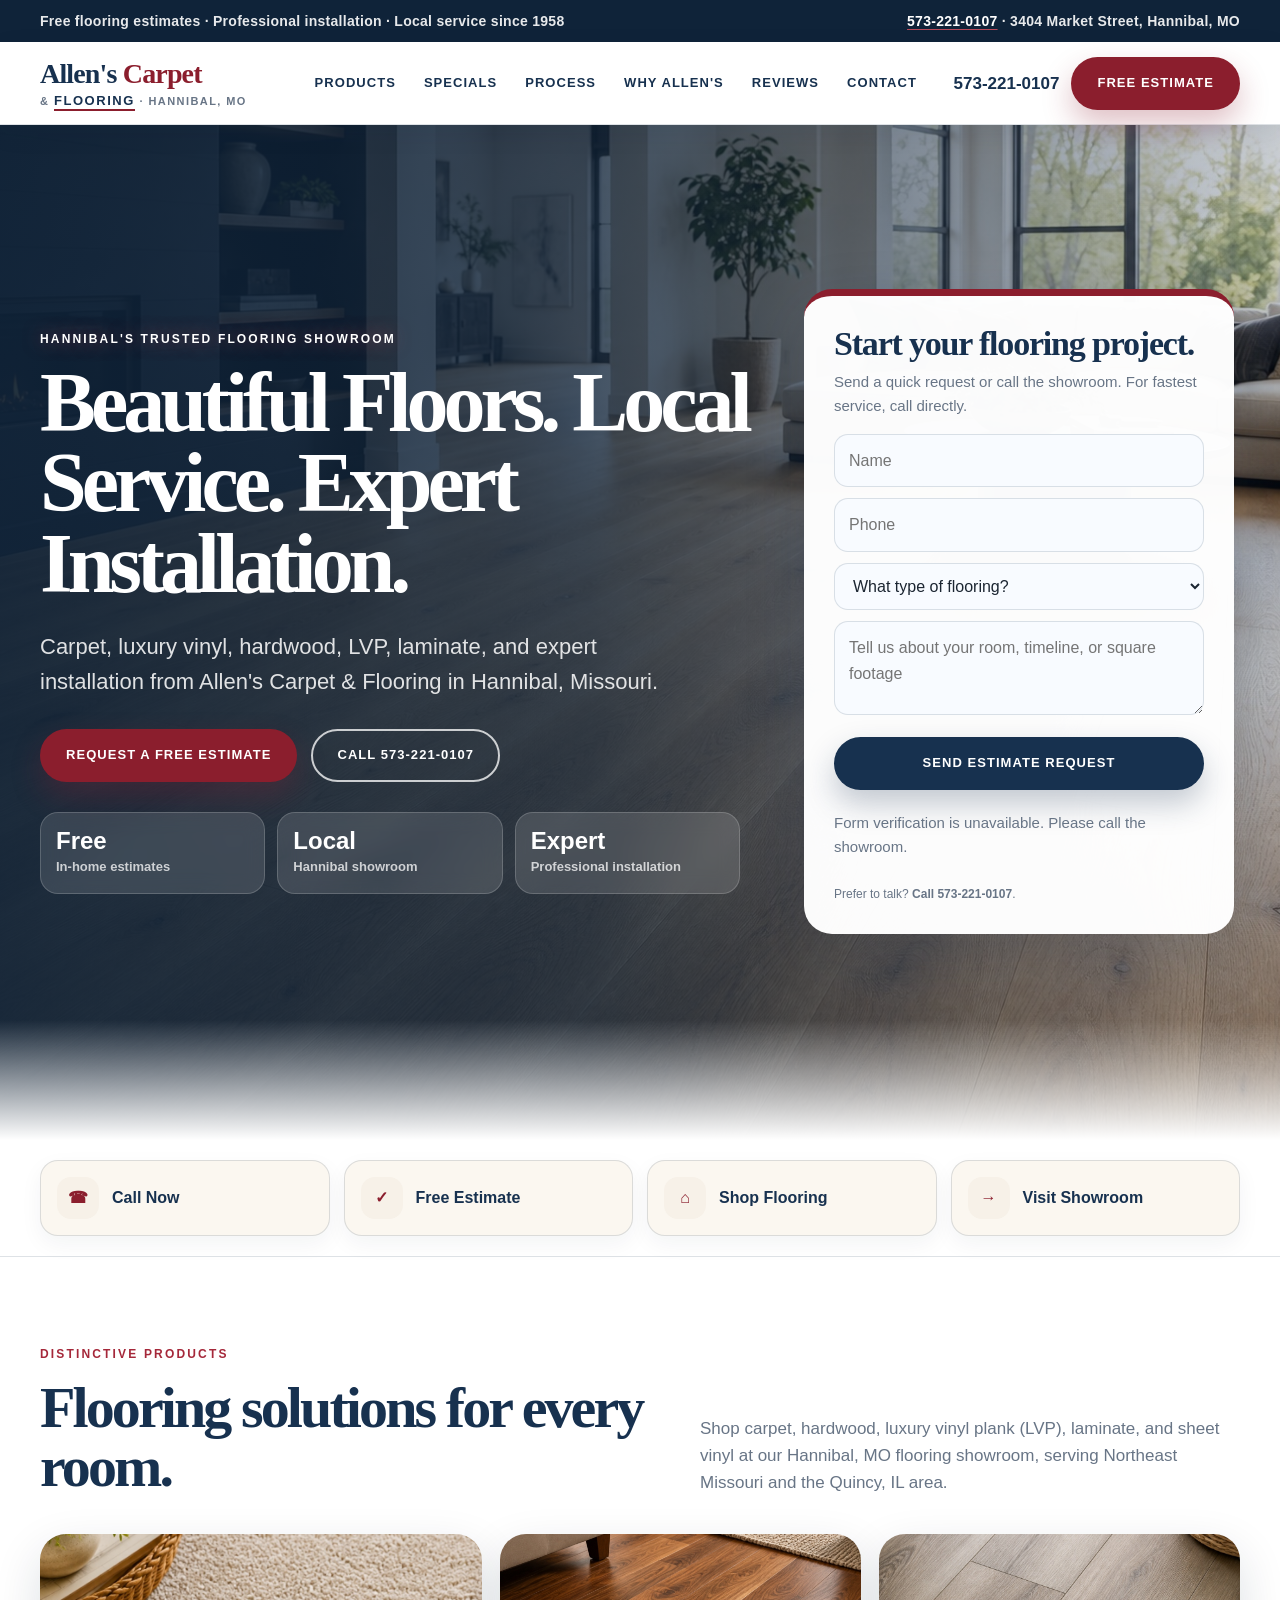
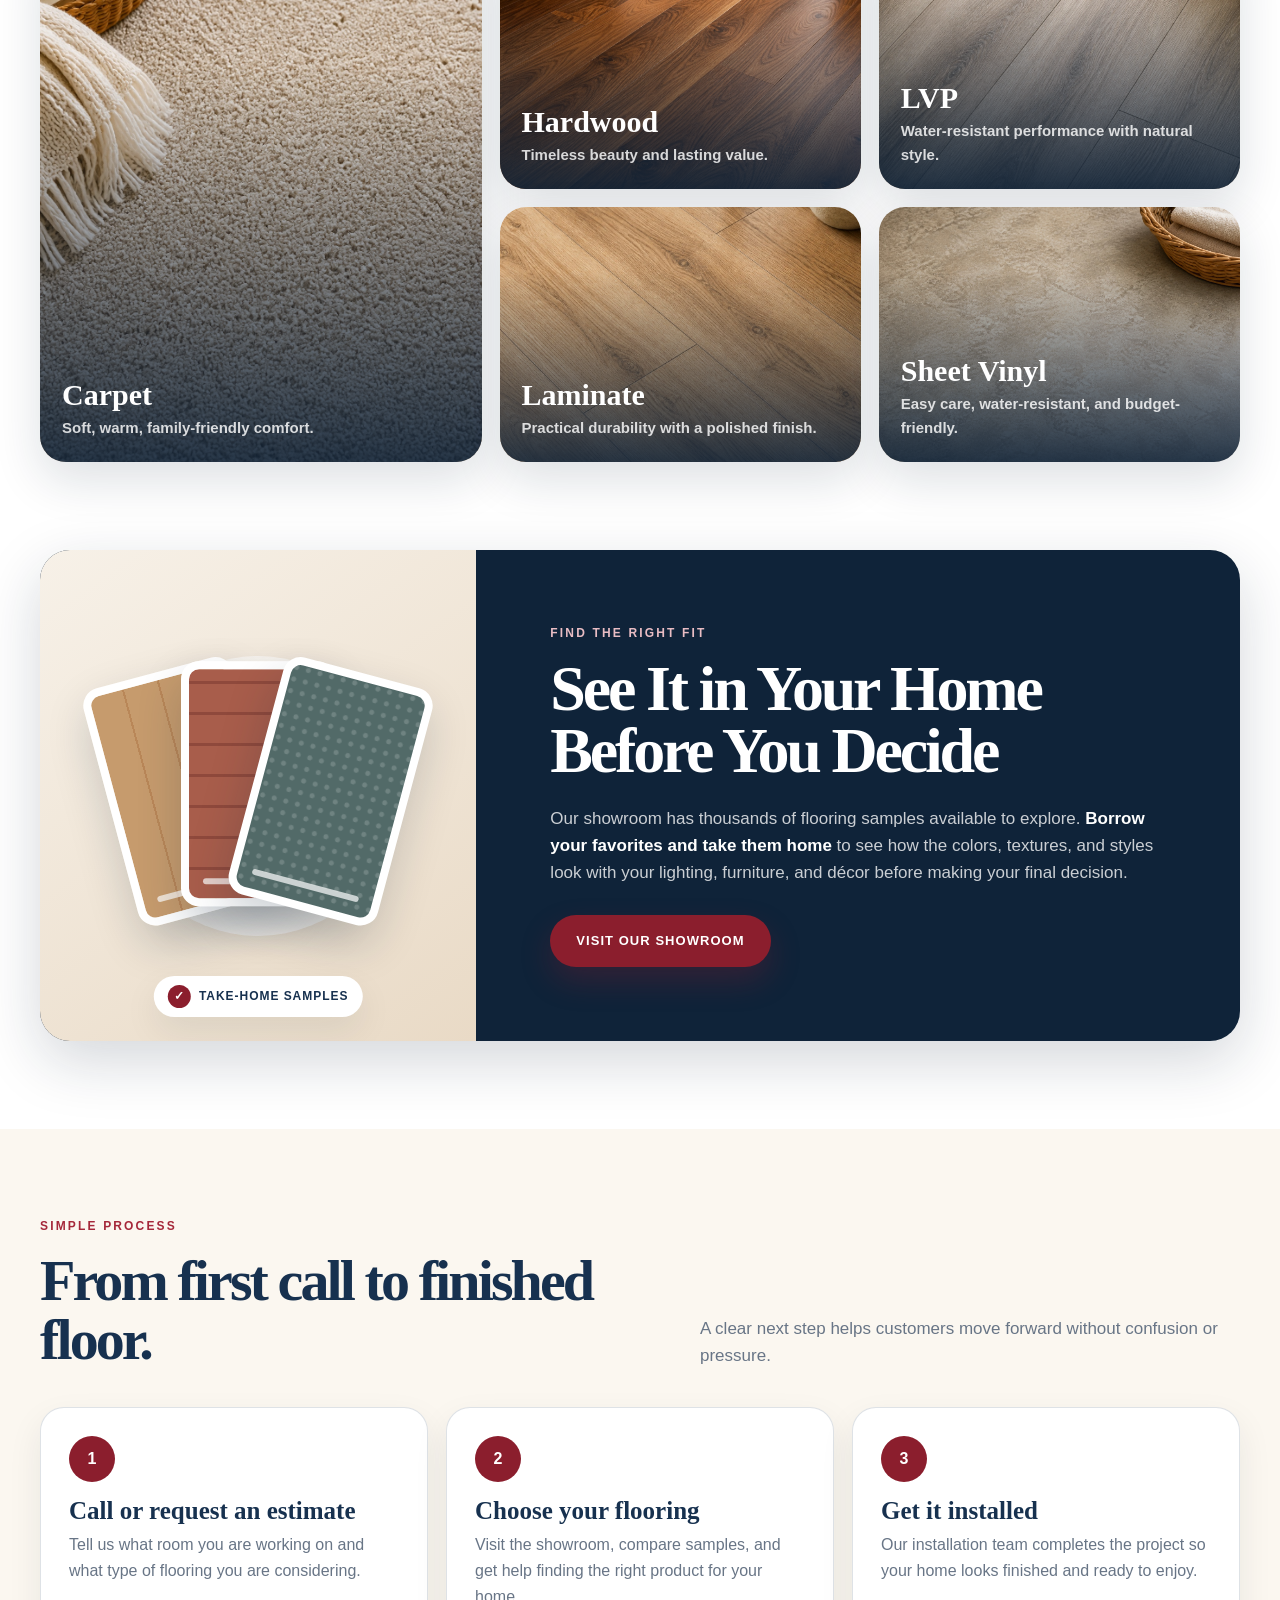
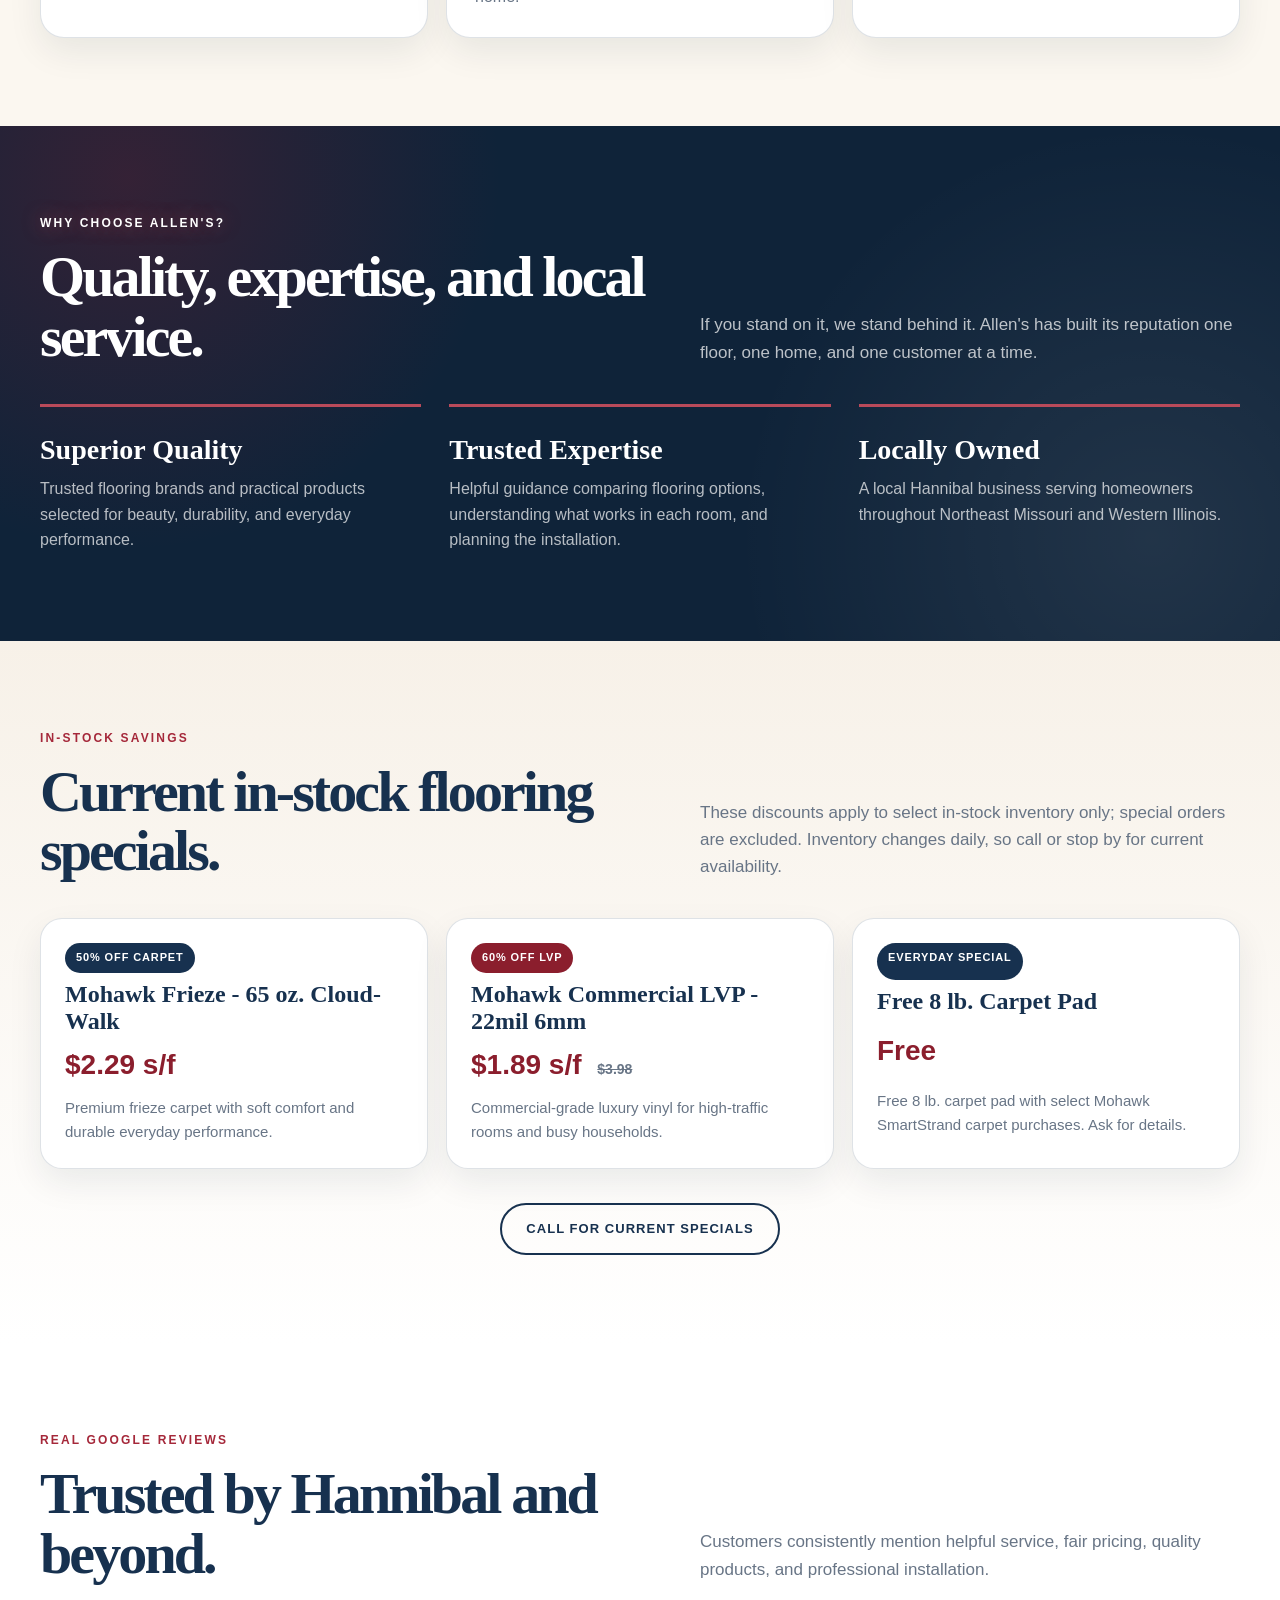
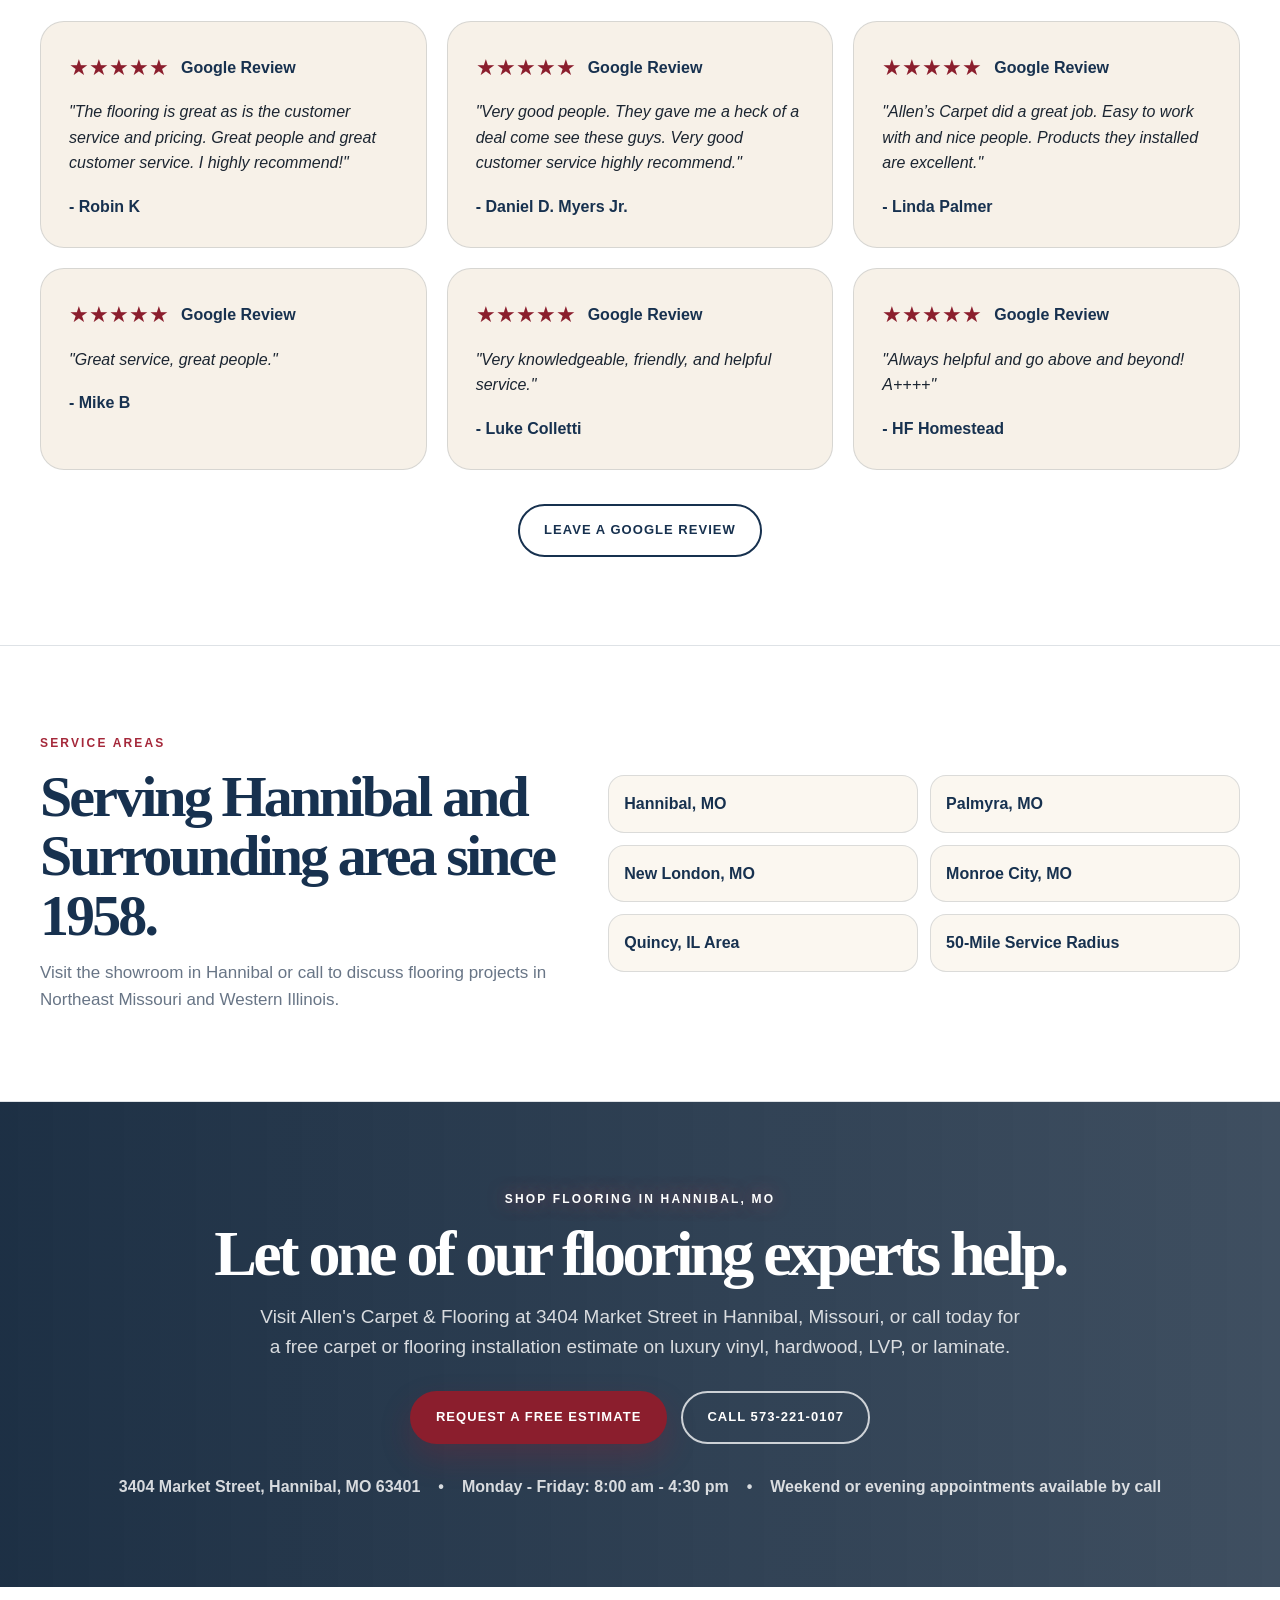
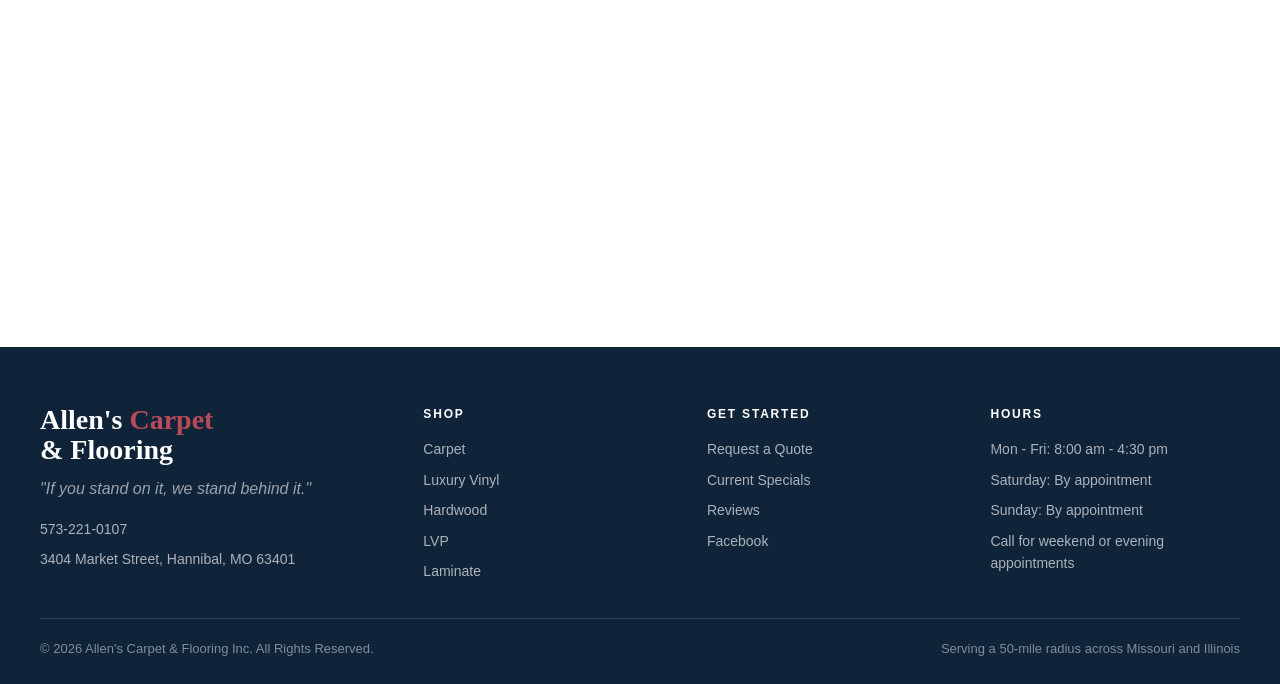
==== index.html @ 6d13fc0e "Secure contact forms with Turnstile and D1 spam protection" ====
<!DOCTYPE html>
<html lang="en">
<head>
  <meta charset="UTF-8" />
  <meta name="viewport" content="width=device-width, initial-scale=1.0" />
  <title>Allen's Carpet & Flooring | Carpet, LVP & Flooring Store in Hannibal, MO</title>
  <meta name="description" content="Allen’s Carpet & Flooring offers carpet, LVP, laminate, hardwood, flooring installation, and free estimates in Hannibal, MO and the nearby Quincy, IL area." />
  <meta name="robots" content="index, follow, max-image-preview:large" />
  <meta name="theme-color" content="#17314f" />
  <link rel="canonical" href="https://allenscarpetinc.com/" />
  <link rel="icon" href="favicon.ico" sizes="32x32" />
  <link rel="icon" type="image/png" sizes="32x32" href="assets/favicon-32x32.png" />
  <link rel="icon" type="image/png" sizes="512x512" href="assets/favicon.png" />
  <link rel="apple-touch-icon" sizes="180x180" href="assets/apple-touch-icon.png" />
  <meta property="og:title" content="Allen's Carpet & Flooring | Carpet, LVP & Flooring Store in Hannibal, MO" />
  <meta property="og:description" content="Allen’s Carpet & Flooring offers carpet, LVP, laminate, hardwood, flooring installation, and free estimates in Hannibal, MO and the nearby Quincy, IL area." />
  <meta property="og:type" content="website" />
  <meta property="og:url" content="https://allenscarpetinc.com/" />
  <meta property="og:site_name" content="Allen's Carpet & Flooring" />
  <meta property="og:locale" content="en_US" />
  <meta property="og:image" content="https://allenscarpetinc.com/assets/flooring-showroom-hero.jpg" />
  <meta property="og:image:type" content="image/jpeg" />
  <meta property="og:image:width" content="1536" />
  <meta property="og:image:height" content="1024" />
  <meta property="og:image:alt" content="Wide-plank flooring in a bright modern living room" />
  <meta name="twitter:card" content="summary_large_image" />
  <meta name="twitter:title" content="Allen's Carpet & Flooring | Carpet, LVP & Flooring Store in Hannibal, MO" />
  <meta name="twitter:description" content="Allen’s Carpet & Flooring offers carpet, LVP, laminate, hardwood, flooring installation, and free estimates in Hannibal, MO and the nearby Quincy, IL area." />
  <meta name="twitter:image" content="https://allenscarpetinc.com/assets/flooring-showroom-hero.jpg" />
  <meta name="twitter:image:alt" content="Wide-plank flooring in a bright modern living room" />

  <script type="application/ld+json">
  {
    "@context": "https://schema.org",
    "@type": "HomeAndConstructionBusiness",
    "@id": "https://allenscarpetinc.com/#business",
    "name": "Allen's Carpet & Flooring Inc.",
    "url": "https://allenscarpetinc.com/",
    "image": "https://allenscarpetinc.com/assets/flooring-showroom-hero.jpg",
    "telephone": "+1-573-221-0107",
    "description": "Flooring store and showroom in Hannibal, Missouri offering carpet, luxury vinyl plank, laminate, hardwood, flooring installation, and free estimates.",
    "slogan": "If you stand on it, we stand behind it.",
    "foundingDate": "1958",
    "priceRange": "$$",
    "address": {
      "@type": "PostalAddress",
      "streetAddress": "3404 Market Street",
      "addressLocality": "Hannibal",
      "addressRegion": "MO",
      "postalCode": "63401",
      "addressCountry": "US"
    },
    "openingHoursSpecification": {
      "@type": "OpeningHoursSpecification",
      "dayOfWeek": [
        "Monday",
        "Tuesday",
        "Wednesday",
        "Thursday",
        "Friday"
      ],
      "opens": "08:00",
      "closes": "16:30"
    },
    "areaServed": [
      {
        "@type": "City",
        "name": "Hannibal",
        "addressRegion": "MO"
      },
      {
        "@type": "City",
        "name": "Quincy",
        "addressRegion": "IL"
      },
      {
        "@type": "GeoCircle",
        "geoMidpoint": {
          "@type": "GeoCoordinates",
          "latitude": 39.7084,
          "longitude": -91.3585
        },
        "geoRadius": 80467
      }
    ],
    "hasOfferCatalog": {
      "@type": "OfferCatalog",
      "name": "Flooring Products and Installation",
      "itemListElement": [
        {
          "@type": "OfferCatalog",
          "name": "Carpet and Carpet Installation"
        },
        {
          "@type": "OfferCatalog",
          "name": "Luxury Vinyl Plank and LVP Flooring"
        },
        {
          "@type": "OfferCatalog",
          "name": "Laminate Flooring"
        },
        {
          "@type": "OfferCatalog",
          "name": "Hardwood Flooring"
        },
        {
          "@type": "OfferCatalog",
          "name": "Flooring Installation"
        }
      ]
    },
    "sameAs": [
      "https://www.facebook.com/allenscarpet"
    ]
  }
  </script>

  <style>
    :root {
      --navy: #17314f;
      --navy-dark: #0f2339;
      --navy-soft: #24496f;
      --cream: #f7f1e8;
      --cream-light: #fbf7f0;
      --sand: #e9dac6;
      --red: #8b1e2d;
      --red-dark: #641522;
      --red-hover: #a5283a;
      --red-soft: #b94a5a;
      --white: #ffffff;
      --ink: #1b2531;
      --muted: #687586;
      --green: #287a54;
      --blue: #245f9e;
      --line: rgba(23, 49, 79, 0.14);
      --shadow: 0 20px 60px rgba(15, 35, 57, 0.18);
      --shadow-soft: 0 14px 34px rgba(15, 35, 57, 0.08);
      --radius: 24px;
      --serif: Georgia, "Times New Roman", serif;
      --sans: Arial, Helvetica, sans-serif;
    }

    * { box-sizing: border-box; margin: 0; padding: 0; }
    html { scroll-behavior: smooth; }
    body { font-family: var(--sans); background: var(--white); color: var(--ink); line-height: 1.6; overflow-x: hidden; }
    a { color: inherit; text-decoration: none; }
    img { max-width: 100%; display: block; }
    button, input, select, textarea { font: inherit; }

    .container { width: min(1200px, calc(100% - 40px)); margin: 0 auto; }

    .top-strip { background: var(--navy-dark); color: rgba(255,255,255,.9); font-size: 14px; font-weight: 800; letter-spacing: .02em; }
    .top-strip .container { display: flex; justify-content: space-between; align-items: center; gap: 18px; padding: 10px 0; flex-wrap: wrap; }
    .top-strip a { color: var(--white); text-decoration: underline; text-decoration-color: var(--red-soft); text-underline-offset: 3px; }

    header { position: sticky; top: 0; z-index: 100; background: rgba(255,255,255,.96); border-bottom: 1px solid var(--line); box-shadow: 0 8px 24px rgba(15,35,57,.08); backdrop-filter: blur(16px); }
    .nav { min-height: 82px; display: flex; align-items: center; justify-content: space-between; gap: 24px; }
    .logo { display: flex; flex-direction: column; line-height: 1.05; min-width: 238px; }
    .logo-main { font-family: var(--serif); font-weight: 800; color: var(--navy); font-size: 28px; letter-spacing: -.03em; }
    .logo-main span { color: var(--red); }
    .logo-sub { color: var(--muted); text-transform: uppercase; font-size: 11px; font-weight: 900; letter-spacing: .13em; margin-top: 5px; }
    .logo-flooring { color: var(--navy); font-size: 13px; letter-spacing: .12em; border-bottom: 2px solid var(--red); padding-bottom: 1px; }
    .nav-links { display: flex; align-items: center; gap: 4px; list-style: none; }
    .nav-links a { display: inline-flex; align-items: center; padding: 11px 12px; color: var(--navy); font-size: 13px; text-transform: uppercase; font-weight: 900; letter-spacing: .08em; border-radius: 999px; transition: background .2s ease, color .2s ease; }
    .nav-links a:hover { background: var(--cream); color: var(--red-hover); }
    .header-actions { display: flex; align-items: center; gap: 12px; flex-shrink: 0; }
    .phone-link { color: var(--navy); font-weight: 900; font-size: 17px; }

    .btn { display: inline-flex; align-items: center; justify-content: center; gap: 8px; padding: 14px 24px; border-radius: 999px; border: 2px solid transparent; font-weight: 900; text-transform: uppercase; letter-spacing: .08em; font-size: 13px; cursor: pointer; transition: transform .18s ease, box-shadow .18s ease, background .18s ease, color .18s ease; text-align: center; }
    .btn:hover { transform: translateY(-2px); }
    .btn-primary { background: var(--red); color: var(--white); box-shadow: 0 14px 30px rgba(139,30,45,.28); }
    .btn-primary:hover { background: var(--red-hover); }
    .btn-primary:active { background: var(--red-dark); }
    .btn-blue { background: var(--navy); color: var(--white); box-shadow: 0 14px 30px rgba(23,49,79,.25); }
    .btn-green { background: var(--green); color: var(--white); box-shadow: 0 14px 30px rgba(40,122,84,.25); }
    .btn-outline { background: transparent; color: var(--white); border-color: rgba(255,255,255,.76); }
    .btn-outline:hover { background: rgba(255,255,255,.12); }
    .btn-outline-dark { background: transparent; color: var(--navy); border-color: var(--navy); }
    .btn-outline-dark:hover { background: var(--navy); color: var(--white); }

    .menu-toggle { display: none; width: 44px; height: 44px; border-radius: 12px; border: 1px solid var(--line); background: var(--white); color: var(--navy); align-items: center; justify-content: center; cursor: pointer; }
    .menu-toggle span, .menu-toggle span::before, .menu-toggle span::after { display: block; width: 22px; height: 2px; background: currentColor; content: ""; position: relative; }
    .menu-toggle span::before { position: absolute; top: -7px; }
    .menu-toggle span::after { position: absolute; top: 7px; }
    .mobile-menu { display: none; border-top: 1px solid var(--line); background: var(--white); padding: 10px 20px 22px; }
    .mobile-menu.open { display: block; }
    .mobile-menu a { display: block; padding: 12px 6px; border-bottom: 1px solid var(--line); color: var(--navy); font-weight: 900; text-transform: uppercase; font-size: 13px; letter-spacing: .08em; }

    .hero { position: relative; min-height: 720px; color: var(--white); overflow: hidden; background: linear-gradient(90deg, rgba(15,35,57,.92) 0%, rgba(15,35,57,.78) 46%, rgba(15,35,57,.22) 100%), url("assets/flooring-showroom-hero.jpg") center 68%/cover; }
    .hero::after { content: ""; position: absolute; inset: auto 0 0; height: 120px; background: linear-gradient(180deg, rgba(255,255,255,0), var(--white)); pointer-events: none; }
    .hero .container { position: relative; z-index: 2; min-height: 720px; display: grid; grid-template-columns: minmax(0, 720px) minmax(320px, 430px); gap: 44px; align-items: center; padding: 76px 0 118px; }
    .eyebrow { color: var(--red-hover); font-size: 12px; font-weight: 900; text-transform: uppercase; letter-spacing: .18em; margin-bottom: 14px; display: block; }
    .hero .eyebrow, .why .eyebrow, .showroom .eyebrow { color: var(--white); text-shadow: 0 0 18px rgba(185,74,90,.7); }
    .hero h1 { font-family: var(--serif); font-size: clamp(45px, 7vw, 84px); line-height: .96; letter-spacing: -.06em; max-width: 760px; margin-bottom: 24px; }
    .hero h1 em { color: var(--red-soft); font-style: normal; }
    .hero p { font-size: clamp(18px, 2vw, 22px); color: rgba(255,255,255,.86); max-width: 660px; margin-bottom: 30px; }
    .hero-actions { display: flex; gap: 14px; flex-wrap: wrap; margin-bottom: 30px; }
    .hero-proof { display: grid; grid-template-columns: repeat(3, minmax(130px, 1fr)); gap: 12px; max-width: 700px; }
    .proof { background: rgba(255,255,255,.13); border: 1px solid rgba(255,255,255,.18); border-radius: 18px; padding: 15px; backdrop-filter: blur(10px); }
    .proof strong { display: block; font-size: 24px; line-height: 1.05; color: var(--white); }
    .proof span { display: block; color: rgba(255,255,255,.75); font-size: 13px; font-weight: 800; margin-top: 4px; }

    .quote-card { background: rgba(255,255,255,.98); color: var(--ink); border-radius: 28px; padding: 30px; box-shadow: var(--shadow); border-top: 7px solid var(--red); }
    .quote-card h2 { font-family: var(--serif); color: var(--navy); font-size: 34px; line-height: 1.04; letter-spacing: -.035em; margin-bottom: 8px; }
    .quote-card p { color: var(--muted); font-size: 15px; margin-bottom: 16px; }
    .quote-card form { display: grid; gap: 11px; }
    input, select, textarea { width: 100%; border: 1px solid var(--line); background: #f8fbff; border-radius: 14px; padding: 13px 14px; color: var(--ink); outline: none; }
    input:focus, select:focus, textarea:focus { border-color: var(--red); box-shadow: 0 0 0 3px rgba(139,30,45,.18); }
    textarea { min-height: 94px; resize: vertical; }
    .form-note { font-size: 12px; color: var(--muted); margin-top: 10px; }

    .quick-actions { background: var(--white); border-bottom: 1px solid var(--line); padding: 20px 0; }
    .quick-grid { display: grid; grid-template-columns: repeat(4, 1fr); gap: 14px; }
    .quick-card { display: flex; align-items: center; gap: 13px; background: var(--cream-light); border: 1px solid var(--line); border-radius: 18px; padding: 16px; font-weight: 900; color: var(--navy); box-shadow: 0 8px 22px rgba(15,35,57,.05); }
    .quick-card span { width: 42px; height: 42px; border-radius: 14px; display: grid; place-items: center; background: var(--cream); color: var(--red); font-weight: 900; flex: 0 0 auto; }

    section { padding: 88px 0; }
    .section-head { display: flex; justify-content: space-between; align-items: end; gap: 32px; margin-bottom: 38px; }
    .section-head h2 { font-family: var(--serif); color: var(--navy); font-size: clamp(36px, 4.7vw, 58px); line-height: 1.02; letter-spacing: -.05em; max-width: 680px; }
    .section-head p { color: var(--muted); font-size: 17px; max-width: 540px; }

    .products { background: var(--white); }
    .product-gallery { display: grid; grid-template-columns: 1.1fr .9fr .9fr; grid-auto-rows: 255px; gap: 18px; }
    .product-tile { position: relative; border-radius: 26px; overflow: hidden; background: var(--photo) center/cover; box-shadow: 0 18px 48px rgba(15,35,57,.14); transition: transform .25s ease; }
    .product-tile:hover { transform: translateY(-5px); }
    .product-tile.large { grid-row: span 2; }
    .product-tile-carpet { background-position: center 62%; }
    .product-tile::after { content: ""; position: absolute; inset: 0; background: linear-gradient(180deg, transparent 25%, rgba(15,35,57,.88)); }
    .product-tile div { position: absolute; z-index: 2; left: 22px; right: 22px; bottom: 22px; color: var(--white); }
    .product-tile h3 { font-family: var(--serif); font-size: 30px; line-height: 1.02; margin-bottom: 6px; }
    .product-tile p { color: rgba(255,255,255,.82); font-size: 15px; font-weight: 800; }

    .sample-preview { background: var(--white); padding: 0 0 88px; }
    .sample-preview-card { display: grid; grid-template-columns: minmax(300px, .8fr) minmax(0, 1.4fr); overflow: hidden; border-radius: 30px; background: var(--navy-dark); color: var(--white); box-shadow: var(--shadow); }
    .sample-preview-visual { position: relative; min-height: 370px; overflow: hidden; background: linear-gradient(145deg, var(--cream), var(--sand)); }
    .sample-preview-visual::before { content: ""; position: absolute; width: 280px; height: 280px; left: 50%; top: 50%; border-radius: 50%; background: rgba(255,255,255,.58); transform: translate(-50%, -50%); }
    .sample-board { position: absolute; left: 50%; top: 50%; width: 154px; height: 245px; border: 8px solid var(--white); border-radius: 18px; box-shadow: 0 20px 45px rgba(15,35,57,.2); transform-origin: center 82%; }
    .sample-board::after { content: ""; position: absolute; left: 14px; right: 14px; bottom: 14px; height: 6px; border-radius: 999px; background: rgba(255,255,255,.7); }
    .sample-board-one { background: repeating-linear-gradient(90deg, #c69b6d 0 34px, #b98758 34px 36px); transform: translate(-84%, -53%) rotate(-15deg); }
    .sample-board-two { background: repeating-linear-gradient(0deg, #a85d4b 0 28px, #8f493c 28px 31px); transform: translate(-50%, -55%) rotate(0deg); }
    .sample-board-three { background: radial-gradient(circle at 35% 30%, rgba(255,255,255,.17) 0 2px, transparent 3px), #526a68; background-size: 12px 12px; transform: translate(-16%, -53%) rotate(15deg); }
    .sample-preview-badge { position: absolute; left: 50%; bottom: 24px; z-index: 2; display: inline-flex; align-items: center; gap: 8px; padding: 9px 14px; border-radius: 999px; background: var(--white); color: var(--navy); font-size: 12px; font-weight: 900; text-transform: uppercase; letter-spacing: .08em; box-shadow: var(--shadow-soft); transform: translateX(-50%); white-space: nowrap; }
    .sample-preview-badge span { display: grid; width: 23px; height: 23px; place-items: center; border-radius: 50%; background: var(--red); color: var(--white); }
    .sample-preview-content { display: flex; flex-direction: column; align-items: flex-start; justify-content: center; padding: clamp(38px, 6vw, 74px); }
    .sample-preview .eyebrow { color: #e9bdc4; }
    .sample-preview h2 { max-width: 700px; font-family: var(--serif); font-size: clamp(40px, 5vw, 64px); line-height: .98; letter-spacing: -.05em; }
    .sample-preview p { max-width: 740px; margin: 22px 0 28px; color: rgba(255,255,255,.78); font-size: 17px; }
    .sample-preview p strong { color: var(--white); }

    .why { background: var(--navy-dark); color: var(--white); position: relative; overflow: hidden; }
    .why::before { content: ""; position: absolute; inset: 0; background: radial-gradient(circle at 10% 10%, rgba(139,30,45,.3), transparent 30%), radial-gradient(circle at 90% 80%, rgba(255,255,255,.08), transparent 34%); pointer-events: none; }
    .why .container { position: relative; z-index: 2; }
    .why .section-head h2 { color: var(--white); }
    .why .section-head p { color: rgba(255,255,255,.72); }
    .why-grid { display: grid; grid-template-columns: repeat(3, 1fr); gap: 28px; }
    .why-item { border-top: 3px solid var(--red-soft); padding-top: 28px; }
    .why-item h3 { font-family: var(--serif); font-size: 28px; line-height: 1.05; margin-bottom: 12px; }
    .why-item p { color: rgba(255,255,255,.7); font-size: 16px; }

    .process { background: var(--cream-light); }
    .process-grid { display: grid; grid-template-columns: repeat(3, 1fr); gap: 18px; }
    .step { background: var(--white); border: 1px solid var(--line); border-radius: var(--radius); padding: 28px; box-shadow: var(--shadow-soft); }
    .step-number { width: 46px; height: 46px; border-radius: 50%; display: grid; place-items: center; background: var(--red); color: var(--white); font-weight: 900; margin-bottom: 15px; }
    .step h3 { font-family: var(--serif); color: var(--navy); font-size: 25px; line-height: 1.1; margin-bottom: 8px; }
    .step p { color: var(--muted); }

    .specials { background: linear-gradient(180deg, var(--cream), #fff); }
    .sale-grid { display: grid; grid-template-columns: repeat(3, 1fr); gap: 18px; }
    .sale-card { background: var(--white); border: 1px solid var(--line); border-radius: 22px; padding: 24px; box-shadow: var(--shadow-soft); display: grid; gap: 8px; }
    .sale-badge { justify-self: start; background: var(--navy); color: var(--white); border-radius: 999px; padding: 6px 11px; font-size: 11px; text-transform: uppercase; font-weight: 900; letter-spacing: .08em; }
    .sale-badge.accent { background: var(--red); }
    .sale-card h3 { font-family: var(--serif); color: var(--navy); font-size: 24px; line-height: 1.12; }
    .price { color: var(--red); font-size: 28px; font-weight: 900; }
    .was { color: var(--muted); font-size: 14px; text-decoration: line-through; margin-left: 8px; font-weight: 600; }
    .sale-card p { color: var(--muted); font-size: 15px; }

    .reviews { background: var(--white); }
    .review-grid { display: grid; grid-template-columns: repeat(3, 1fr); gap: 20px; }
    .review-card { background: var(--cream); border: 1px solid var(--line); border-radius: 24px; padding: 28px; }
    .rating { display: flex; align-items: center; gap: 12px; color: var(--red); font-size: 22px; margin-bottom: 14px; }
    .review-card p { color: var(--ink); font-size: 16px; font-style: italic; margin-bottom: 18px; }
    .review-card strong { color: var(--navy); }

    .service-area { background: var(--white); border-top: 1px solid var(--line); border-bottom: 1px solid var(--line); }
    .area-grid { display: grid; grid-template-columns: .92fr 1.08fr; gap: 30px; align-items: center; }
    .area-list { display: grid; grid-template-columns: repeat(2, 1fr); gap: 12px; }
    .area-list div { background: var(--cream-light); border: 1px solid var(--line); border-radius: 16px; padding: 15px; font-weight: 900; color: var(--navy); }

    .showroom { background: linear-gradient(90deg, rgba(15,35,57,.94), rgba(15,35,57,.8)), url("https://images.unsplash.com/photo-1600121848594-d8644e57abab?auto=format&fit=crop&w=1600&q=82") center/cover; color: var(--white); text-align: center; }
    .showroom h2 { font-family: var(--serif); font-size: clamp(40px, 5vw, 68px); line-height: .98; letter-spacing: -.055em; margin-bottom: 16px; }
    .showroom p { color: rgba(255,255,255,.82); font-size: 19px; max-width: 760px; margin: 0 auto 28px; }
    .contact-points { display: flex; justify-content: center; gap: 18px; flex-wrap: wrap; margin-top: 24px; color: rgba(255,255,255,.82); font-weight: 800; }
    .map { height: 360px; overflow: hidden; }
    .map iframe { width: 100%; height: 100%; border: 0; display: block; }

    footer { background: var(--navy-dark); color: rgba(255,255,255,.72); padding: 58px 0 24px; }
    .footer-grid { display: grid; grid-template-columns: 1.4fr 1fr 1fr 1fr; gap: 34px; margin-bottom: 36px; }
    .footer-logo { font-family: var(--serif); color: var(--white); font-size: 28px; font-weight: 800; line-height: 1.05; margin-bottom: 12px; }
    .footer-logo span { color: var(--red-soft); }
    .footer-tag { color: rgba(255,255,255,.58); max-width: 320px; margin-bottom: 16px; font-style: italic; }
    .footer-heading { color: var(--white); font-size: 12px; text-transform: uppercase; letter-spacing: .15em; font-weight: 900; margin-bottom: 14px; }
    .footer-links { display: grid; gap: 8px; font-size: 14px; }
    .footer-links a, .footer-links span { color: rgba(255,255,255,.65); }
    .footer-links a:hover { color: var(--white); text-decoration: underline; text-decoration-color: var(--red-soft); text-underline-offset: 3px; }
    .footer-bottom { border-top: 1px solid rgba(255,255,255,.12); padding-top: 20px; display: flex; justify-content: space-between; flex-wrap: wrap; gap: 12px; font-size: 13px; color: rgba(255,255,255,.48); }

    .mobile-sticky { display: none; position: fixed; left: 10px; right: 10px; bottom: 10px; z-index: 200; grid-template-columns: 1fr 1fr; gap: 10px; }
    .mobile-sticky a { padding: 15px 10px; border-radius: 16px; color: var(--white); font-weight: 900; text-align: center; box-shadow: 0 14px 30px rgba(15,35,57,.3); }
    .mobile-sticky a:first-child { background: var(--green); }
    .mobile-sticky a:last-child { background: var(--navy); }

    @media (max-width: 1060px) {
      .nav-links, .phone-link { display: none; }
      .menu-toggle { display: inline-flex; }
      .hero .container, .area-grid { grid-template-columns: 1fr; }
      .quote-card { max-width: 580px; }
      .quick-grid { grid-template-columns: repeat(2, 1fr); }
      .product-gallery { grid-template-columns: 1fr 1fr; }
      .why-grid, .sale-grid, .review-grid, .process-grid { grid-template-columns: 1fr; }
      .footer-grid { grid-template-columns: 1fr 1fr; }
    }

    @media (max-width: 850px) {
      .sample-preview-card { grid-template-columns: 1fr; }
      .sample-preview-visual { min-height: 300px; }
      .sample-board { width: 132px; height: 205px; }
      .sample-preview-content { padding: 44px; }
    }

    @media (max-width: 720px) {
      .top-strip { display: none; }
      .container { width: min(100% - 28px, 1200px); }
      .nav { min-height: 72px; }
      .logo { min-width: 0; }
      .logo-main { font-size: 22px; }
      .logo-sub { font-size: 10px; letter-spacing: .1em; }
      .logo-flooring { font-size: 11px; }
      .logo-location { display: none; }
      .header-actions .btn-primary { display: none; }
      .hero { min-height: auto; }
      .hero .container { min-height: auto; padding: 60px 0 84px; }
      .hero-proof, .quick-grid, .area-list { grid-template-columns: 1fr; }
      .hero-actions .btn { width: 100%; }
      section { padding: 62px 0; }
      .section-head { display: block; }
      .section-head p { margin-top: 12px; }
      .product-gallery { grid-template-columns: 1fr; grid-auto-rows: 250px; }
      .product-tile.large { grid-row: auto; }
      .sample-preview { padding-bottom: 62px; }
      .sample-preview-card { border-radius: 24px; }
      .sample-preview-visual { min-height: 260px; }
      .sample-board { width: 112px; height: 178px; border-width: 6px; }
      .sample-preview-badge { bottom: 18px; }
      .sample-preview-content { padding: 34px 24px 38px; }
      .sample-preview-content .btn { width: 100%; }
      .footer-grid { grid-template-columns: 1fr; }
      .mobile-sticky { display: grid; }
      body { padding-bottom: 78px; }
    }
  </style>
</head>

<body>
  <div class="top-strip">
    <div class="container">
      <div>Free flooring estimates · Professional installation · Local service since 1958</div>
      <div><a href="tel:5732210107">573-221-0107</a> · 3404 Market Street, Hannibal, MO</div>
    </div>
  </div>

  <header>
    <div class="container nav">
      <a href="#top" class="logo" aria-label="Allen's Carpet and Flooring home">
        <span class="logo-main">Allen's <span>Carpet</span></span>
        <span class="logo-sub">&amp; <span class="logo-flooring">FLOORING</span><span class="logo-location"> · Hannibal, MO</span></span>
      </a>

      <ul class="nav-links" aria-label="Primary navigation">
        <li><a href="#products">Products</a></li>
        <li><a href="#specials">Specials</a></li>
        <li><a href="#process">Process</a></li>
        <li><a href="#why">Why Allen's</a></li>
        <li><a href="#reviews">Reviews</a></li>
        <li><a href="/contact">Contact</a></li>
      </ul>

      <div class="header-actions">
        <a class="phone-link" href="tel:5732210107">573-221-0107</a>
        <a class="btn btn-primary" href="#quote">Free Estimate</a>
        <button class="menu-toggle" id="menuToggle" aria-label="Open navigation" aria-expanded="false"><span></span></button>
      </div>
    </div>

    <nav class="mobile-menu" id="mobileMenu" aria-label="Mobile navigation">
      <a href="#products">Products</a>
      <a href="#specials">Specials</a>
      <a href="#process">Process</a>
      <a href="#why">Why Allen's</a>
      <a href="#reviews">Reviews</a>
      <a href="/contact">Contact</a>
      <a href="tel:5732210107">Call 573-221-0107</a>
    </nav>
  </header>

  <main id="top">
    <section class="hero" id="quote">
      <div class="container">
        <div>
          <span class="eyebrow">Hannibal's trusted flooring showroom</span>
          <h1>Beautiful Floors. Local Service. Expert Installation.</h1>
          <p>Carpet, luxury vinyl, hardwood, LVP, laminate, and expert installation from Allen's Carpet & Flooring in Hannibal, Missouri.</p>

          <div class="hero-actions">
            <a class="btn btn-primary" href="#quoteForm">Request a Free Estimate</a>
            <a class="btn btn-outline" href="tel:5732210107">Call 573-221-0107</a>
          </div>

          <div class="hero-proof">
            <div class="proof"><strong>Free</strong><span>In-home estimates</span></div>
            <div class="proof"><strong>Local</strong><span>Hannibal showroom</span></div>
            <div class="proof"><strong>Expert</strong><span>Professional installation</span></div>
          </div>
        </div>

        <aside class="quote-card" id="quoteForm">
          <h2>Start your flooring project.</h2>
          <p>Send a quick request or call the showroom. For fastest service, call directly.</p>
          <form action="/api/contact" method="post" data-contact-form autocomplete="on">
            <input type="text" name="Name" placeholder="Name" autocomplete="name" maxlength="100" required />
            <input type="tel" name="Phone" placeholder="Phone" autocomplete="tel" inputmode="tel" maxlength="30" required />
            <select name="Flooring Type" required>
              <option value="">What type of flooring?</option>
              <option>Carpet</option>
              <option>Luxury Vinyl Plank</option>
              <option>Hardwood</option>
              <option>Laminate</option>
              <option>Not sure yet</option>
            </select>
            <textarea name="Project Details" maxlength="3000" placeholder="Tell us about your room, timeline, or square footage"></textarea>
            <input type="text" name="Website" tabindex="-1" autocomplete="off" aria-hidden="true" hidden />
            <div data-turnstile-widget></div>
            <button class="btn btn-blue" type="submit">Send Estimate Request</button>
            <p class="form-note" data-form-status role="status" aria-live="polite" hidden></p>
          </form>
          <div class="form-note">Prefer to talk? <a href="tel:5732210107"><strong>Call 573-221-0107</strong></a>.</div>
        </aside>
      </div>
    </section>

    <div class="quick-actions">
      <div class="container quick-grid">
        <a class="quick-card" href="tel:5732210107"><span>☎</span> Call Now</a>
        <a class="quick-card" href="#quote"><span>✓</span> Free Estimate</a>
        <a class="quick-card" href="#products"><span>⌂</span> Shop Flooring</a>
        <a class="quick-card" href="https://maps.google.com/?q=3404+Market+Street+Hannibal+MO+63401" target="_blank" rel="noopener"><span>→</span> Visit Showroom</a>
      </div>
    </div>

    <section class="products" id="products">
      <div class="container">
        <div class="section-head">
          <div>
            <span class="eyebrow">Distinctive products</span>
            <h2>Flooring solutions for every room.</h2>
          </div>
          <p>Shop carpet, hardwood, luxury vinyl plank (LVP), laminate, and sheet vinyl at our Hannibal, MO flooring showroom, serving Northeast Missouri and the Quincy, IL area.</p>
        </div>

        <div class="product-gallery">
          <a class="product-tile product-tile-carpet large" href="#quote" style="--photo:url('assets/product-carpet.jpg')">
            <div><h3>Carpet</h3><p>Soft, warm, family-friendly comfort.</p></div>
          </a>
          <a class="product-tile" href="#quote" style="--photo:url('assets/product-hardwood.jpg')">
            <div><h3>Hardwood</h3><p>Timeless beauty and lasting value.</p></div>
          </a>
          <a class="product-tile" href="#quote" style="--photo:url('assets/product-lvp.jpg')">
            <div><h3>LVP</h3><p>Water-resistant performance with natural style.</p></div>
          </a>
          <a class="product-tile" href="#quote" style="--photo:url('assets/product-laminate.jpg')">
            <div><h3>Laminate</h3><p>Practical durability with a polished finish.</p></div>
          </a>
          <a class="product-tile" href="#quote" style="--photo:url('assets/product-sheet-vinyl.jpg')">
            <div><h3>Sheet Vinyl</h3><p>Easy care, water-resistant, and budget-friendly.</p></div>
          </a>
        </div>
      </div>
    </section>

    <section class="sample-preview" aria-labelledby="sample-preview-heading">
      <div class="container">
        <div class="sample-preview-card">
          <div class="sample-preview-visual" aria-hidden="true">
            <span class="sample-board sample-board-one"></span>
            <span class="sample-board sample-board-two"></span>
            <span class="sample-board sample-board-three"></span>
            <span class="sample-preview-badge"><span>✓</span> Take-home samples</span>
          </div>
          <div class="sample-preview-content">
            <span class="eyebrow">Find the right fit</span>
            <h2 id="sample-preview-heading">See It in Your Home Before You Decide</h2>
            <p>Our showroom has thousands of flooring samples available to explore. <strong>Borrow your favorites and take them home</strong> to see how the colors, textures, and styles look with your lighting, furniture, and décor before making your final decision.</p>
            <a class="btn btn-primary" href="/contact">Visit Our Showroom</a>
          </div>
        </div>
      </div>
    </section>

    <section class="process" id="process">
      <div class="container">
        <div class="section-head">
          <div>
            <span class="eyebrow">Simple process</span>
            <h2>From first call to finished floor.</h2>
          </div>
          <p>A clear next step helps customers move forward without confusion or pressure.</p>
        </div>

        <div class="process-grid">
          <div class="step"><div class="step-number">1</div><h3>Call or request an estimate</h3><p>Tell us what room you are working on and what type of flooring you are considering.</p></div>
          <div class="step"><div class="step-number">2</div><h3>Choose your flooring</h3><p>Visit the showroom, compare samples, and get help finding the right product for your home.</p></div>
          <div class="step"><div class="step-number">3</div><h3>Get it installed</h3><p>Our installation team completes the project so your home looks finished and ready to enjoy.</p></div>
        </div>
      </div>
    </section>

    <section class="why" id="why">
      <div class="container">
        <div class="section-head">
          <div>
            <span class="eyebrow">Why choose Allen's?</span>
            <h2>Quality, expertise, and local service.</h2>
          </div>
          <p>If you stand on it, we stand behind it. Allen's has built its reputation one floor, one home, and one customer at a time.</p>
        </div>

        <div class="why-grid">
          <article class="why-item">
            <h3>Superior Quality</h3>
            <p>Trusted flooring brands and practical products selected for beauty, durability, and everyday performance.</p>
          </article>
          <article class="why-item">
            <h3>Trusted Expertise</h3>
            <p>Helpful guidance comparing flooring options, understanding what works in each room, and planning the installation.</p>
          </article>
          <article class="why-item">
            <h3>Locally Owned</h3>
            <p>A local Hannibal business serving homeowners throughout Northeast Missouri and Western Illinois.</p>
          </article>
        </div>
      </div>
    </section>

    <section class="specials" id="specials">
      <div class="container">
        <div class="section-head">
          <div>
            <span class="eyebrow">In-stock savings</span>
            <h2>Current in-stock flooring specials.</h2>
          </div>
          <p>These discounts apply to select in-stock inventory only; special orders are excluded. Inventory changes daily, so call or stop by for current availability.</p>
        </div>

        <div class="sale-grid">
          <article class="sale-card">
            <span class="sale-badge">50% Off Carpet</span>
            <h3>Mohawk Frieze - 65 oz. Cloud-Walk</h3>
            <div class="price">$2.29 s/f</div>
            <p>Premium frieze carpet with soft comfort and durable everyday performance.</p>
          </article>

          <article class="sale-card">
            <span class="sale-badge accent">60% Off LVP</span>
            <h3>Mohawk Commercial LVP - 22mil 6mm</h3>
            <div class="price">$1.89 s/f <span class="was">$3.98</span></div>
            <p>Commercial-grade luxury vinyl for high-traffic rooms and busy households.</p>
          </article>

          <article class="sale-card">
            <span class="sale-badge">Everyday Special</span>
            <h3>Free 8 lb. Carpet Pad</h3>
            <div class="price">Free</div>
            <p>Free 8 lb. carpet pad with select Mohawk SmartStrand carpet purchases. Ask for details.</p>
          </article>
        </div>

        <div style="text-align:center;margin-top:34px;">
          <a class="btn btn-outline-dark" href="tel:5732210107">Call for Current Specials</a>
        </div>
      </div>
    </section>

    <section class="reviews" id="reviews">
      <div class="container">
        <div class="section-head">
          <div>
            <span class="eyebrow">Real Google reviews</span>
            <h2>Trusted by Hannibal and beyond.</h2>
          </div>
          <p>Customers consistently mention helpful service, fair pricing, quality products, and professional installation.</p>
        </div>

        <div class="review-grid">
          <article class="review-card">
            <div class="rating">★★★★★ <strong style="color:var(--navy);font-size:16px;">Google Review</strong></div>
            <p>"The flooring is great as is the customer service and pricing. Great people and great customer service. I highly recommend!"</p>
            <strong>- Robin K</strong>
          </article>
          <article class="review-card">
            <div class="rating">★★★★★ <strong style="color:var(--navy);font-size:16px;">Google Review</strong></div>
            <p>"Very good people. They gave me a heck of a deal come see these guys. Very good customer service highly recommend."</p>
            <strong>- Daniel D. Myers Jr.</strong>
          </article>
          <article class="review-card">
            <div class="rating">★★★★★ <strong style="color:var(--navy);font-size:16px;">Google Review</strong></div>
            <p>"Allen’s Carpet did a great job. Easy to work with and nice people. Products they installed are excellent."</p>
            <strong>- Linda Palmer</strong>
          </article>
          <article class="review-card">
            <div class="rating">★★★★★ <strong style="color:var(--navy);font-size:16px;">Google Review</strong></div>
            <p>"Great service, great people."</p>
            <strong>- Mike B</strong>
          </article>
          <article class="review-card">
            <div class="rating">★★★★★ <strong style="color:var(--navy);font-size:16px;">Google Review</strong></div>
            <p>"Very knowledgeable, friendly, and helpful service."</p>
            <strong>- Luke Colletti</strong>
          </article>
          <article class="review-card">
            <div class="rating">★★★★★ <strong style="color:var(--navy);font-size:16px;">Google Review</strong></div>
            <p>"Always helpful and go above and beyond! A++++"</p>
            <strong>- HF Homestead</strong>
          </article>
        </div>

        <div style="text-align:center;margin-top:34px;">
          <a class="btn btn-outline-dark" href="https://g.page/r/CVj0Cnybq_9vEAE/review" target="_blank" rel="noopener">Leave a Google Review</a>
        </div>
      </div>
    </section>

    <section id="areas" class="service-area">
      <div class="container area-grid">
        <div class="section-head" style="display:block;margin-bottom:0;">
          <span class="eyebrow">Service areas</span>
          <h2>Serving Hannibal and Surrounding area since 1958.</h2>
          <p style="margin-top:14px;">Visit the showroom in Hannibal or call to discuss flooring projects in Northeast Missouri and Western Illinois.</p>
        </div>

        <div class="area-list">
          <div>Hannibal, MO</div>
          <div>Palmyra, MO</div>
          <div>New London, MO</div>
          <div>Monroe City, MO</div>
          <div>Quincy, IL Area</div>
          <div>50-Mile Service Radius</div>
        </div>
      </div>
    </section>

    <section class="showroom" id="showroom">
      <div class="container">
        <span class="eyebrow">Shop flooring in Hannibal, MO</span>
        <h2>Let one of our flooring experts help.</h2>
        <p>Visit Allen's Carpet & Flooring at 3404 Market Street in Hannibal, Missouri, or call today for a free carpet or flooring installation estimate on luxury vinyl, hardwood, LVP, or laminate.</p>

        <div class="hero-actions" style="justify-content:center;">
          <a class="btn btn-primary" href="#quote">Request a Free Estimate</a>
          <a class="btn btn-outline" href="tel:5732210107">Call 573-221-0107</a>
        </div>

        <div class="contact-points">
          <span>3404 Market Street, Hannibal, MO 63401</span>
          <span>•</span>
          <span>Monday - Friday: 8:00 am - 4:30 pm</span>
          <span>•</span>
          <span>Weekend or evening appointments available by call</span>
        </div>
      </div>
    </section>

    <div class="map" aria-label="Allen's Carpet & Flooring location map">
      <iframe
        src="https://www.google.com/maps?q=3404%20Market%20Street%20Hannibal%20MO%2063401&output=embed"
        title="Allen's Carpet & Flooring map"
        loading="lazy"
        referrerpolicy="no-referrer-when-downgrade">
      </iframe>
    </div>
  </main>

  <footer>
    <div class="container">
      <div class="footer-grid">
        <div>
          <div class="footer-logo">Allen's <span>Carpet</span><br>& Flooring</div>
          <p class="footer-tag">"If you stand on it, we stand behind it."</p>
          <div class="footer-links">
            <a href="tel:5732210107">573-221-0107</a>
            <span>3404 Market Street, Hannibal, MO 63401</span>
          </div>
        </div>

        <div>
          <div class="footer-heading">Shop</div>
          <div class="footer-links">
            <a href="#products">Carpet</a>
            <a href="#products">Luxury Vinyl</a>
            <a href="#products">Hardwood</a>
            <a href="#products">LVP</a>
            <a href="#products">Laminate</a>
          </div>
        </div>

        <div>
          <div class="footer-heading">Get Started</div>
          <div class="footer-links">
            <a href="#quote">Request a Quote</a>
            <a href="#specials">Current Specials</a>
            <a href="#reviews">Reviews</a>
            <a href="https://www.facebook.com/allenscarpet" target="_blank" rel="noopener">Facebook</a>
          </div>
        </div>

        <div>
          <div class="footer-heading">Hours</div>
          <div class="footer-links">
            <span>Mon - Fri: 8:00 am - 4:30 pm</span>
            <span>Saturday: By appointment</span>
            <span>Sunday: By appointment</span>
            <a href="tel:5732210107">Call for weekend or evening appointments</a>
          </div>
        </div>
      </div>

      <div class="footer-bottom">
        <span>© <span id="year"></span> Allen's Carpet & Flooring Inc. All Rights Reserved.</span>
        <span>Serving a 50-mile radius across Missouri and Illinois</span>
      </div>
    </div>
  </footer>

  <div class="mobile-sticky">
    <a href="tel:5732210107">Call Now</a>
    <a href="#quote">Free Estimate</a>
  </div>

  <script>
    const menuToggle = document.getElementById('menuToggle');
    const mobileMenu = document.getElementById('mobileMenu');

    if (menuToggle && mobileMenu) {
      menuToggle.addEventListener('click', () => {
        const isOpen = mobileMenu.classList.toggle('open');
        menuToggle.setAttribute('aria-expanded', String(isOpen));
      });

      mobileMenu.querySelectorAll('a').forEach(link => {
        link.addEventListener('click', () => {
          mobileMenu.classList.remove('open');
          menuToggle.setAttribute('aria-expanded', 'false');
        });
      });
    }

    document.getElementById('year').textContent = new Date().getFullYear();
  </script>
  <script src="assets/contact-form.js" defer></script>
</body>
</html>
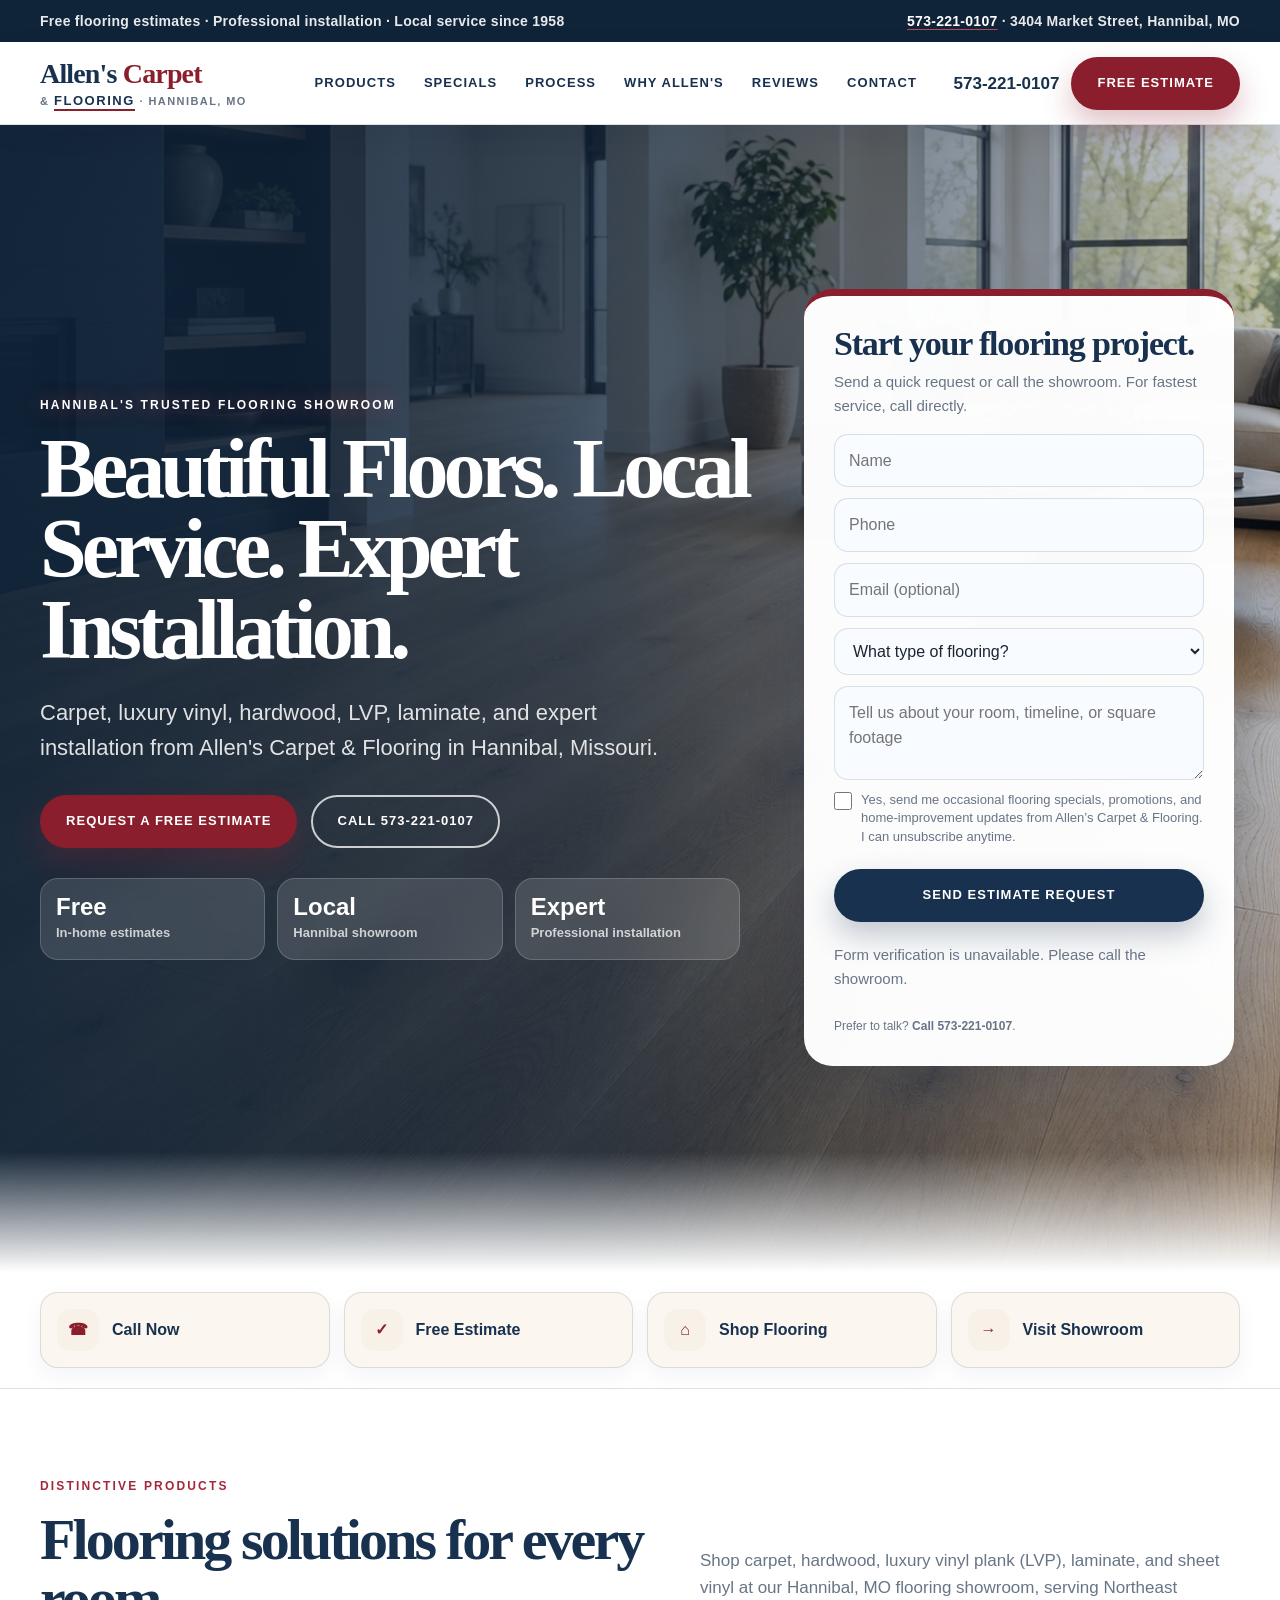
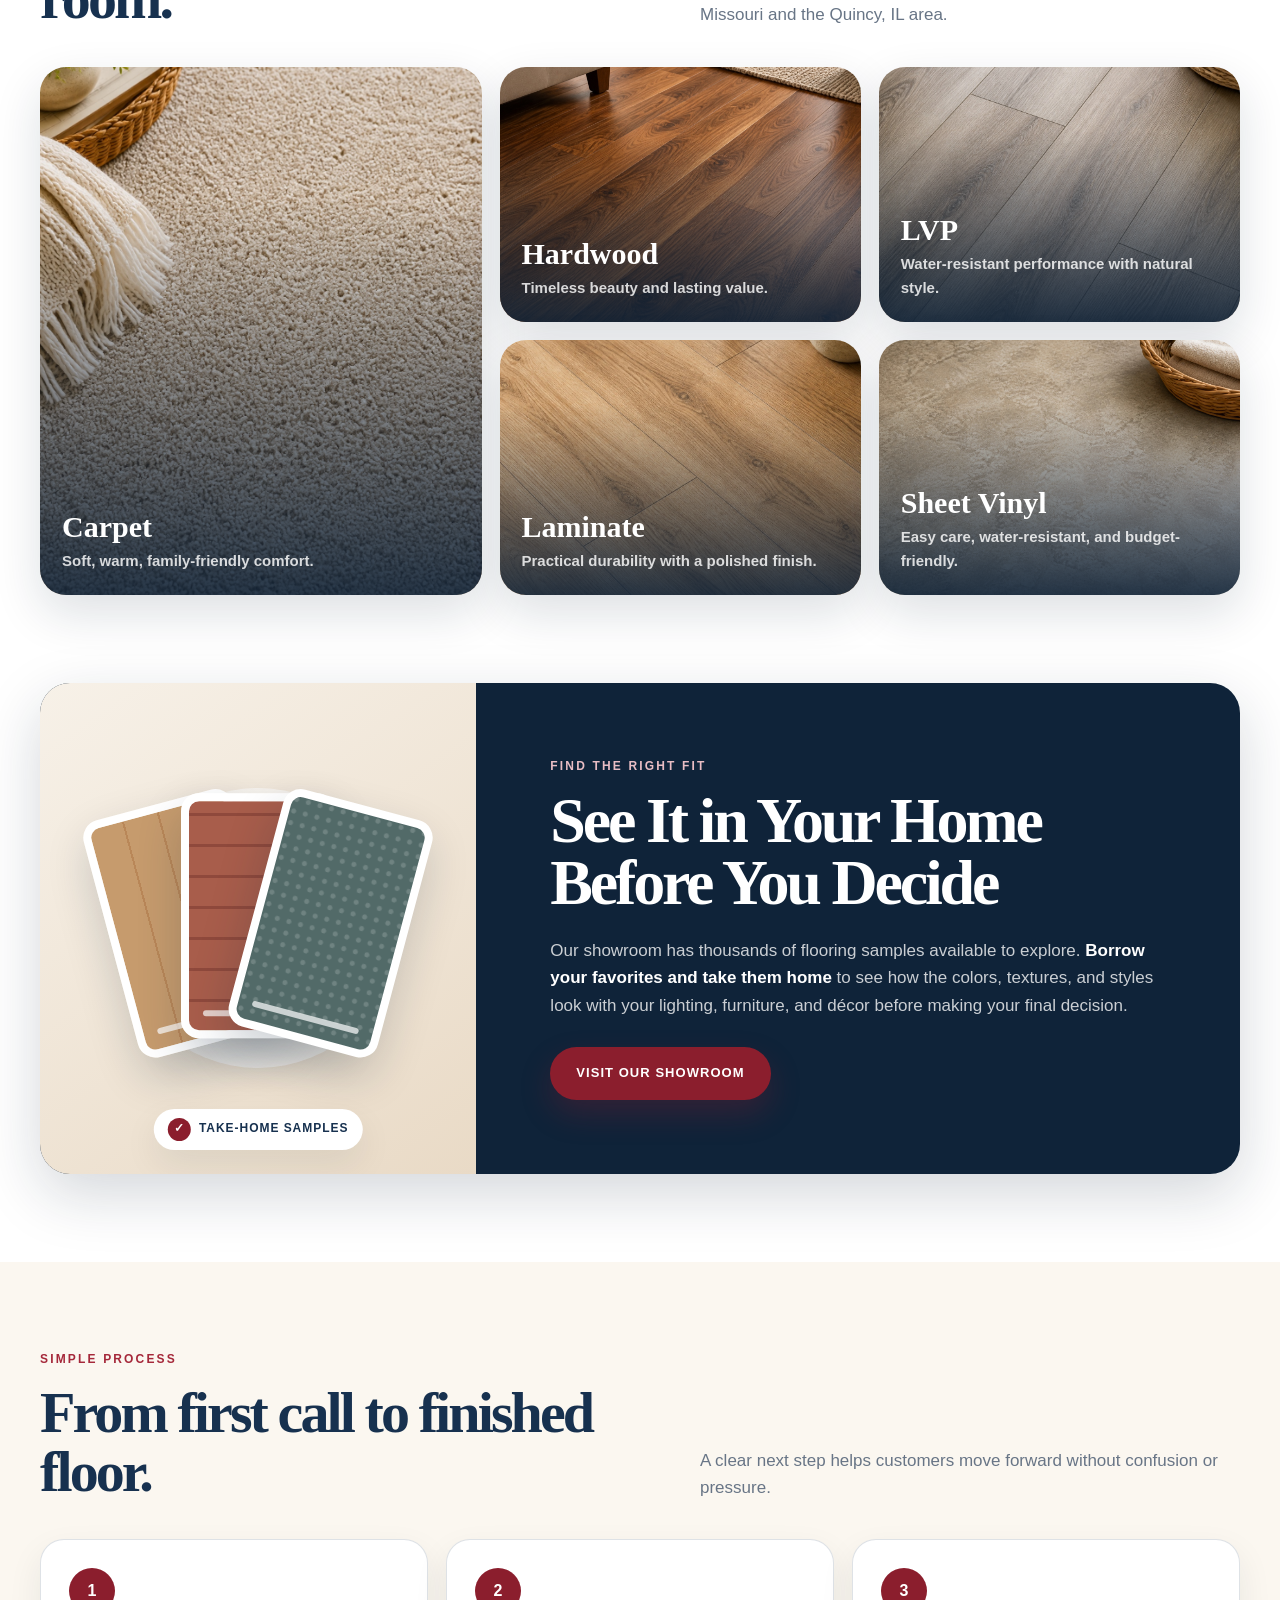
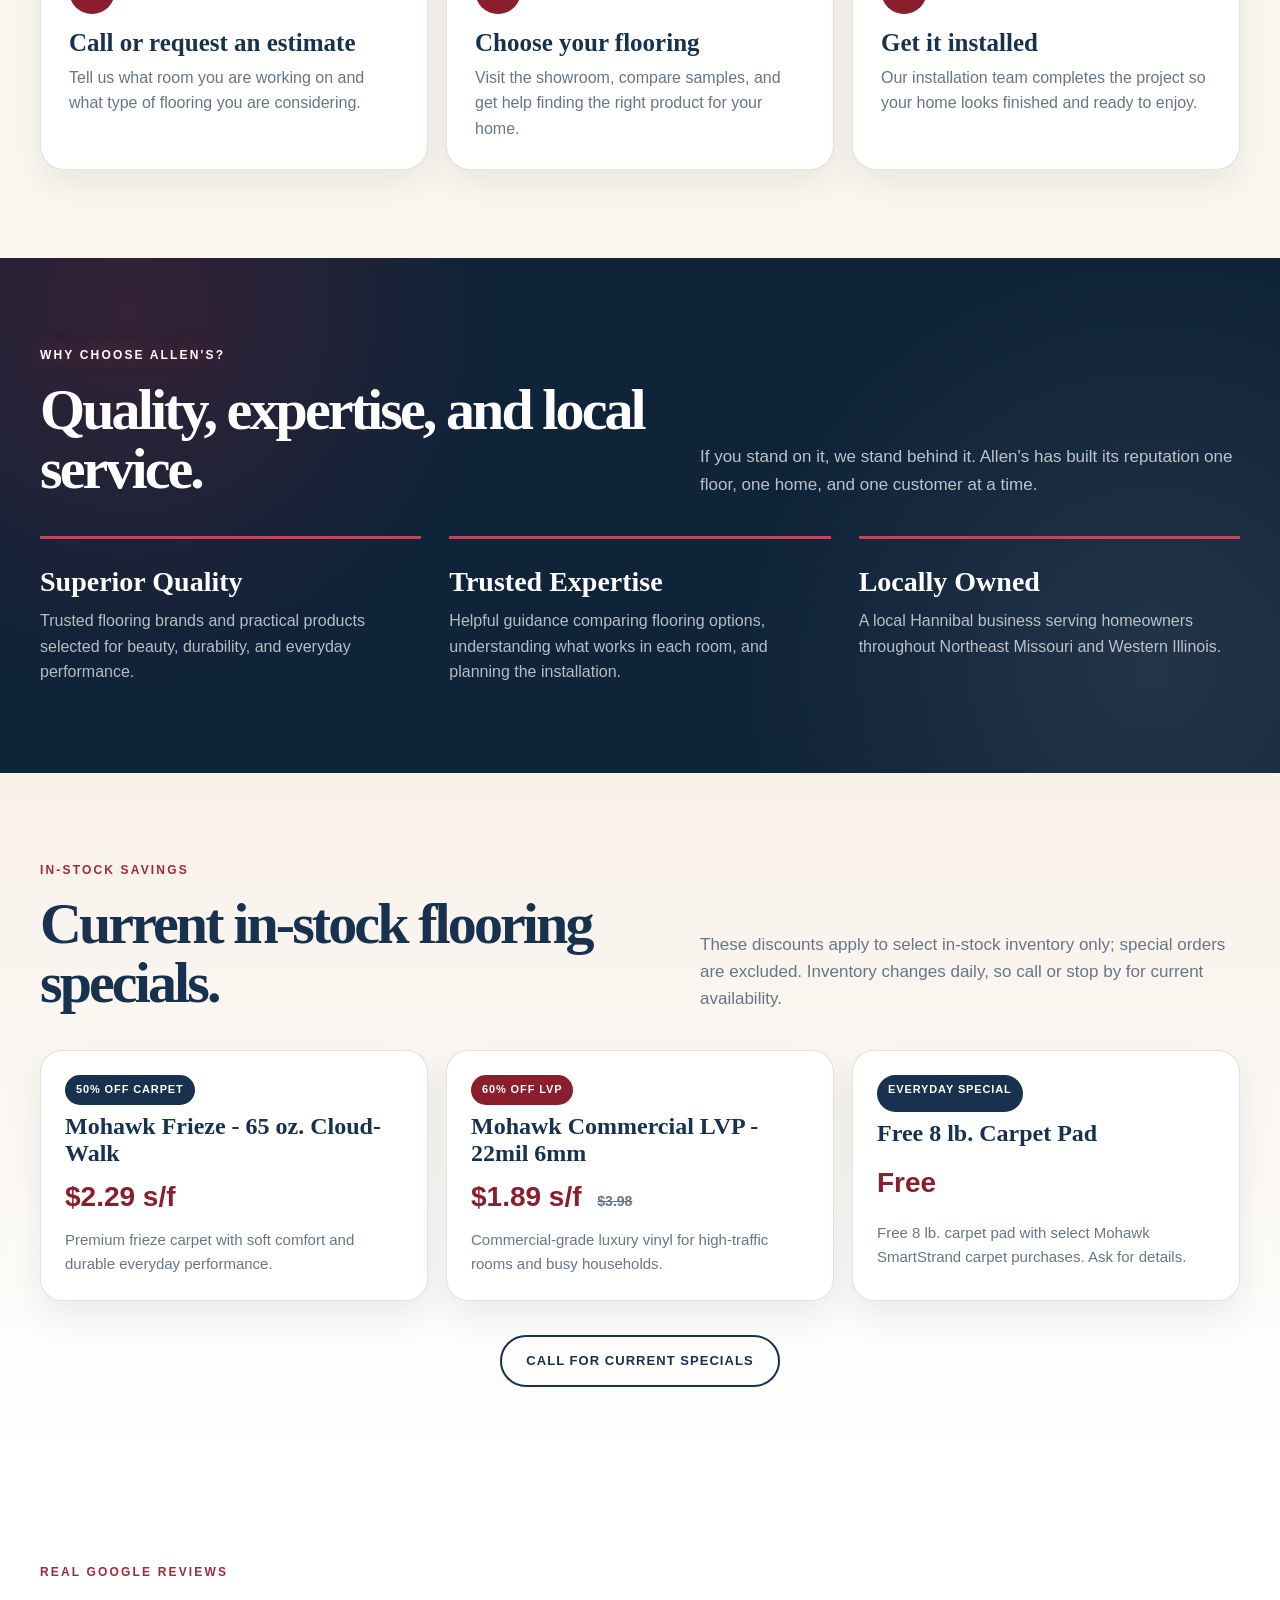
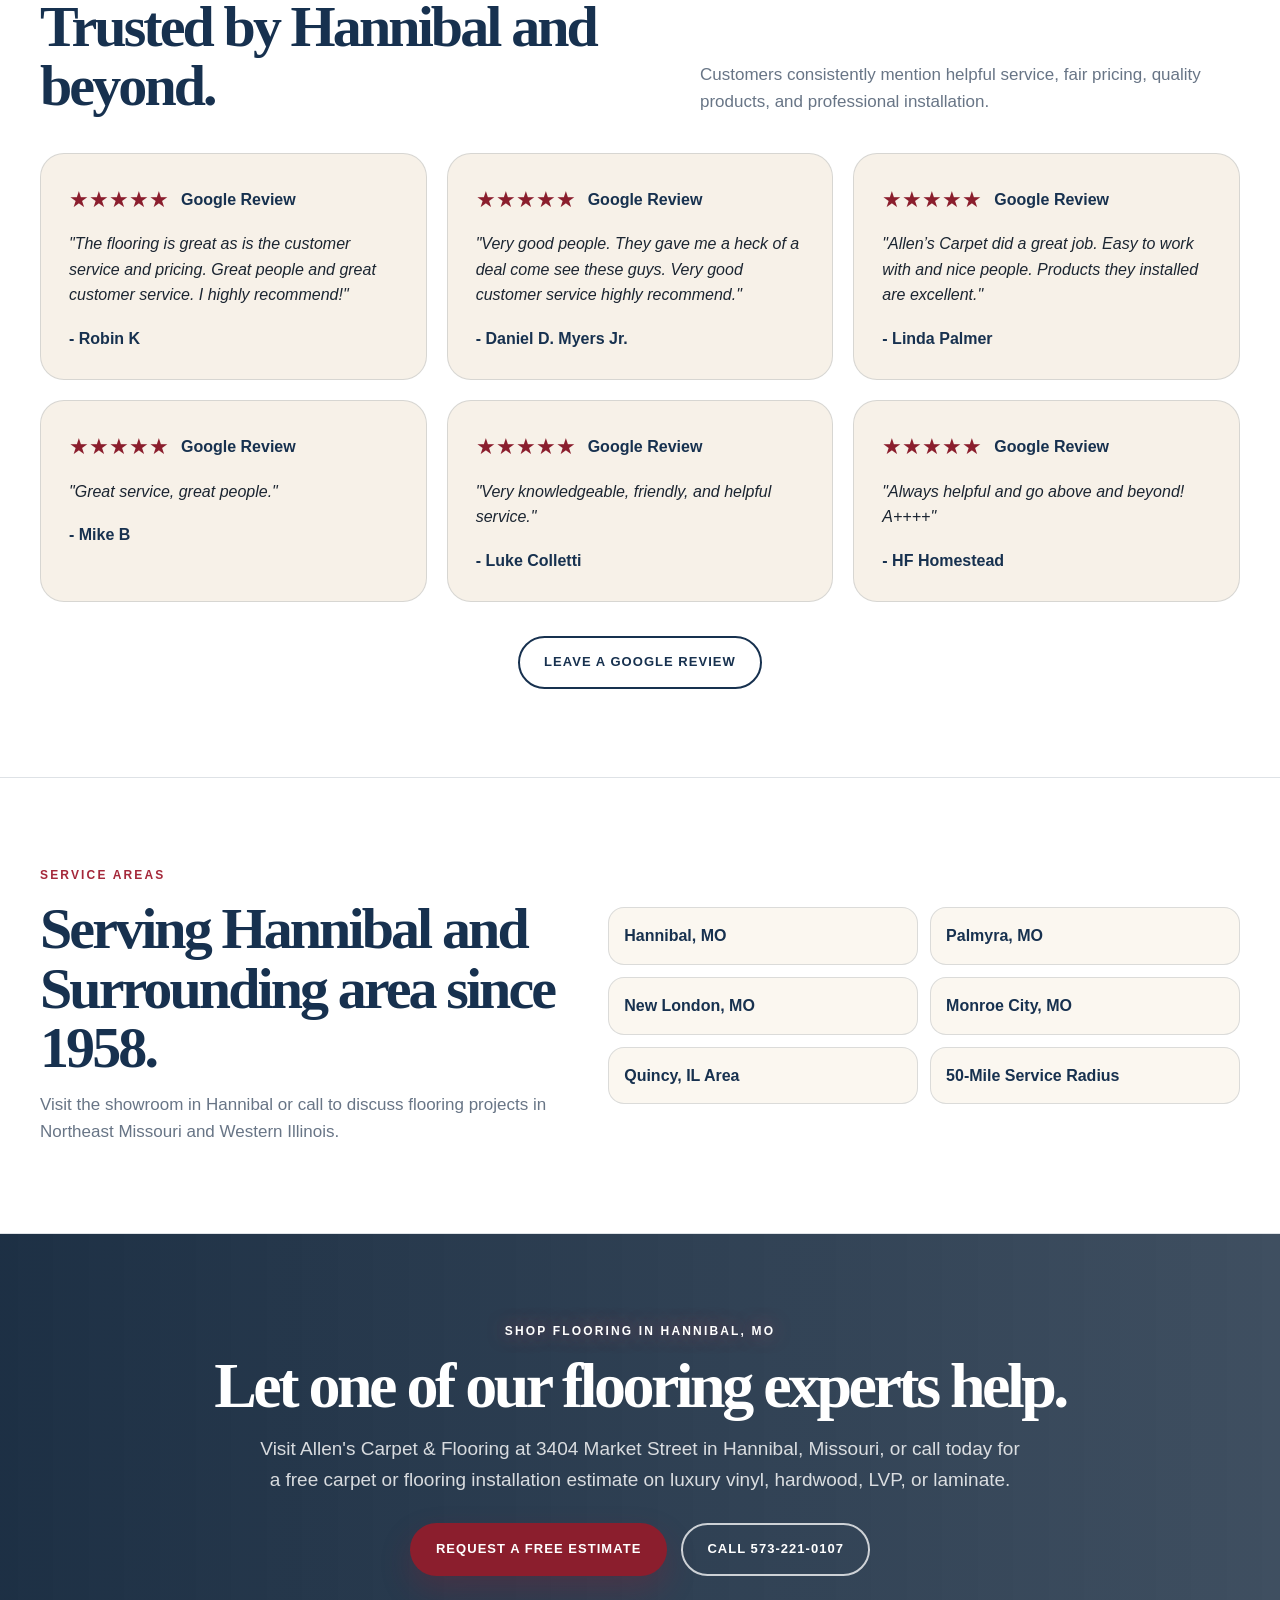
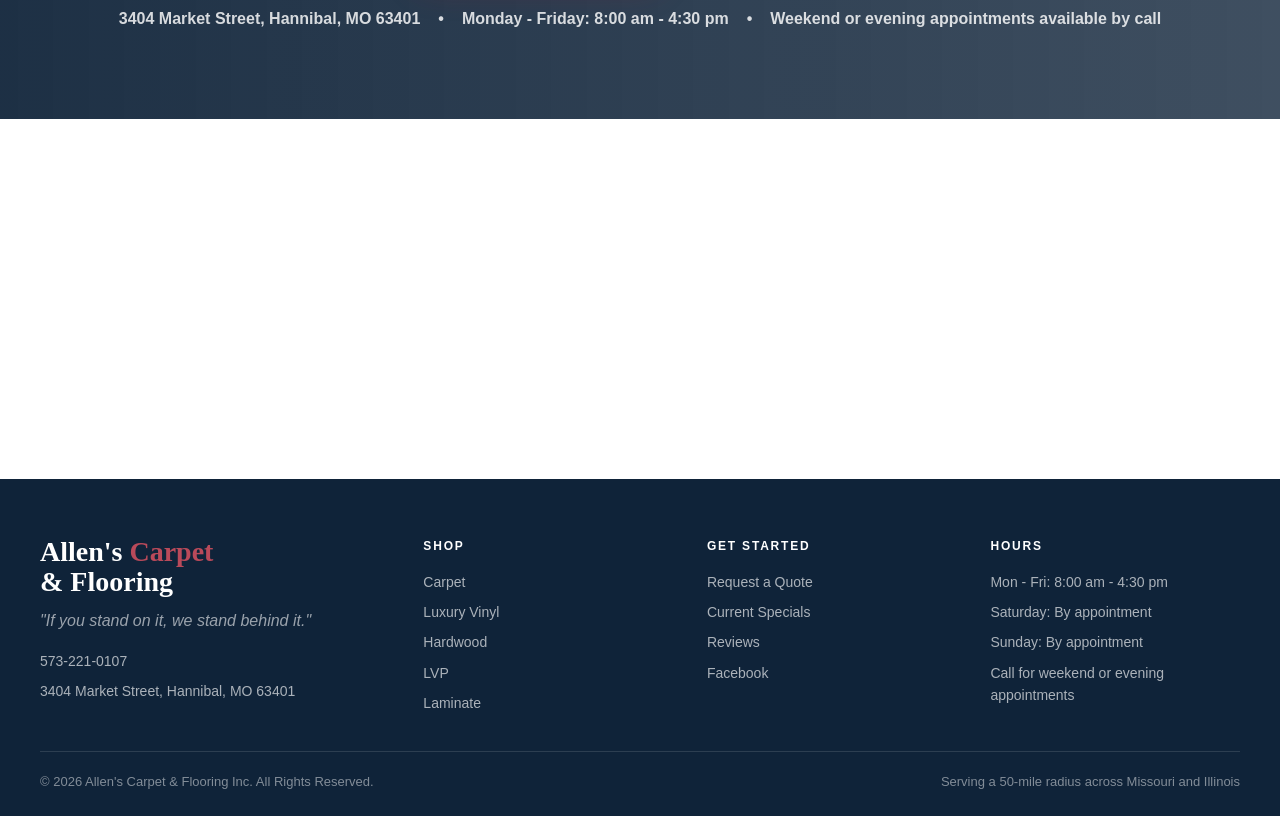
==== commit 36002a8f: "Add optional email and marketing consent to estimate forms" ====
--- a/index.html
+++ b/index.html
@@ -207,6 +207,8 @@
     input, select, textarea { width: 100%; border: 1px solid var(--line); background: #f8fbff; border-radius: 14px; padding: 13px 14px; color: var(--ink); outline: none; }
     input:focus, select:focus, textarea:focus { border-color: var(--red); box-shadow: 0 0 0 3px rgba(139,30,45,.18); }
     textarea { min-height: 94px; resize: vertical; }
+    .marketing-consent { display: flex; align-items: flex-start; gap: 9px; color: var(--muted); font-size: .8125rem; line-height: 1.45; font-weight: 400; cursor: pointer; }
+    .marketing-consent input { flex: 0 0 auto; width: 18px; height: 18px; margin: 1px 0 0; padding: 0; accent-color: var(--navy); }
     .form-note { font-size: 12px; color: var(--muted); margin-top: 10px; }
 
     .quick-actions { background: var(--white); border-bottom: 1px solid var(--line); padding: 20px 0; }
@@ -428,6 +430,7 @@
           <form action="/api/contact" method="post" data-contact-form autocomplete="on">
             <input type="text" name="Name" placeholder="Name" autocomplete="name" maxlength="100" required />
             <input type="tel" name="Phone" placeholder="Phone" autocomplete="tel" inputmode="tel" maxlength="30" required />
+            <input type="email" name="Email" placeholder="Email (optional)" aria-label="Email (optional)" autocomplete="email" inputmode="email" maxlength="254" />
             <select name="Flooring Type" required>
               <option value="">What type of flooring?</option>
               <option>Carpet</option>
@@ -437,6 +440,11 @@
               <option>Not sure yet</option>
             </select>
             <textarea name="Project Details" maxlength="3000" placeholder="Tell us about your room, timeline, or square footage"></textarea>
+            <label class="marketing-consent">
+              <input type="checkbox" name="Marketing Consent" value="yes" />
+              <span>Yes, send me occasional flooring specials, promotions, and home-improvement updates from Allen’s Carpet &amp; Flooring. I can unsubscribe anytime.</span>
+            </label>
+            <input type="hidden" name="Form Source" value="/" />
             <input type="text" name="Website" tabindex="-1" autocomplete="off" aria-hidden="true" hidden />
             <div data-turnstile-widget></div>
             <button class="btn btn-blue" type="submit">Send Estimate Request</button>
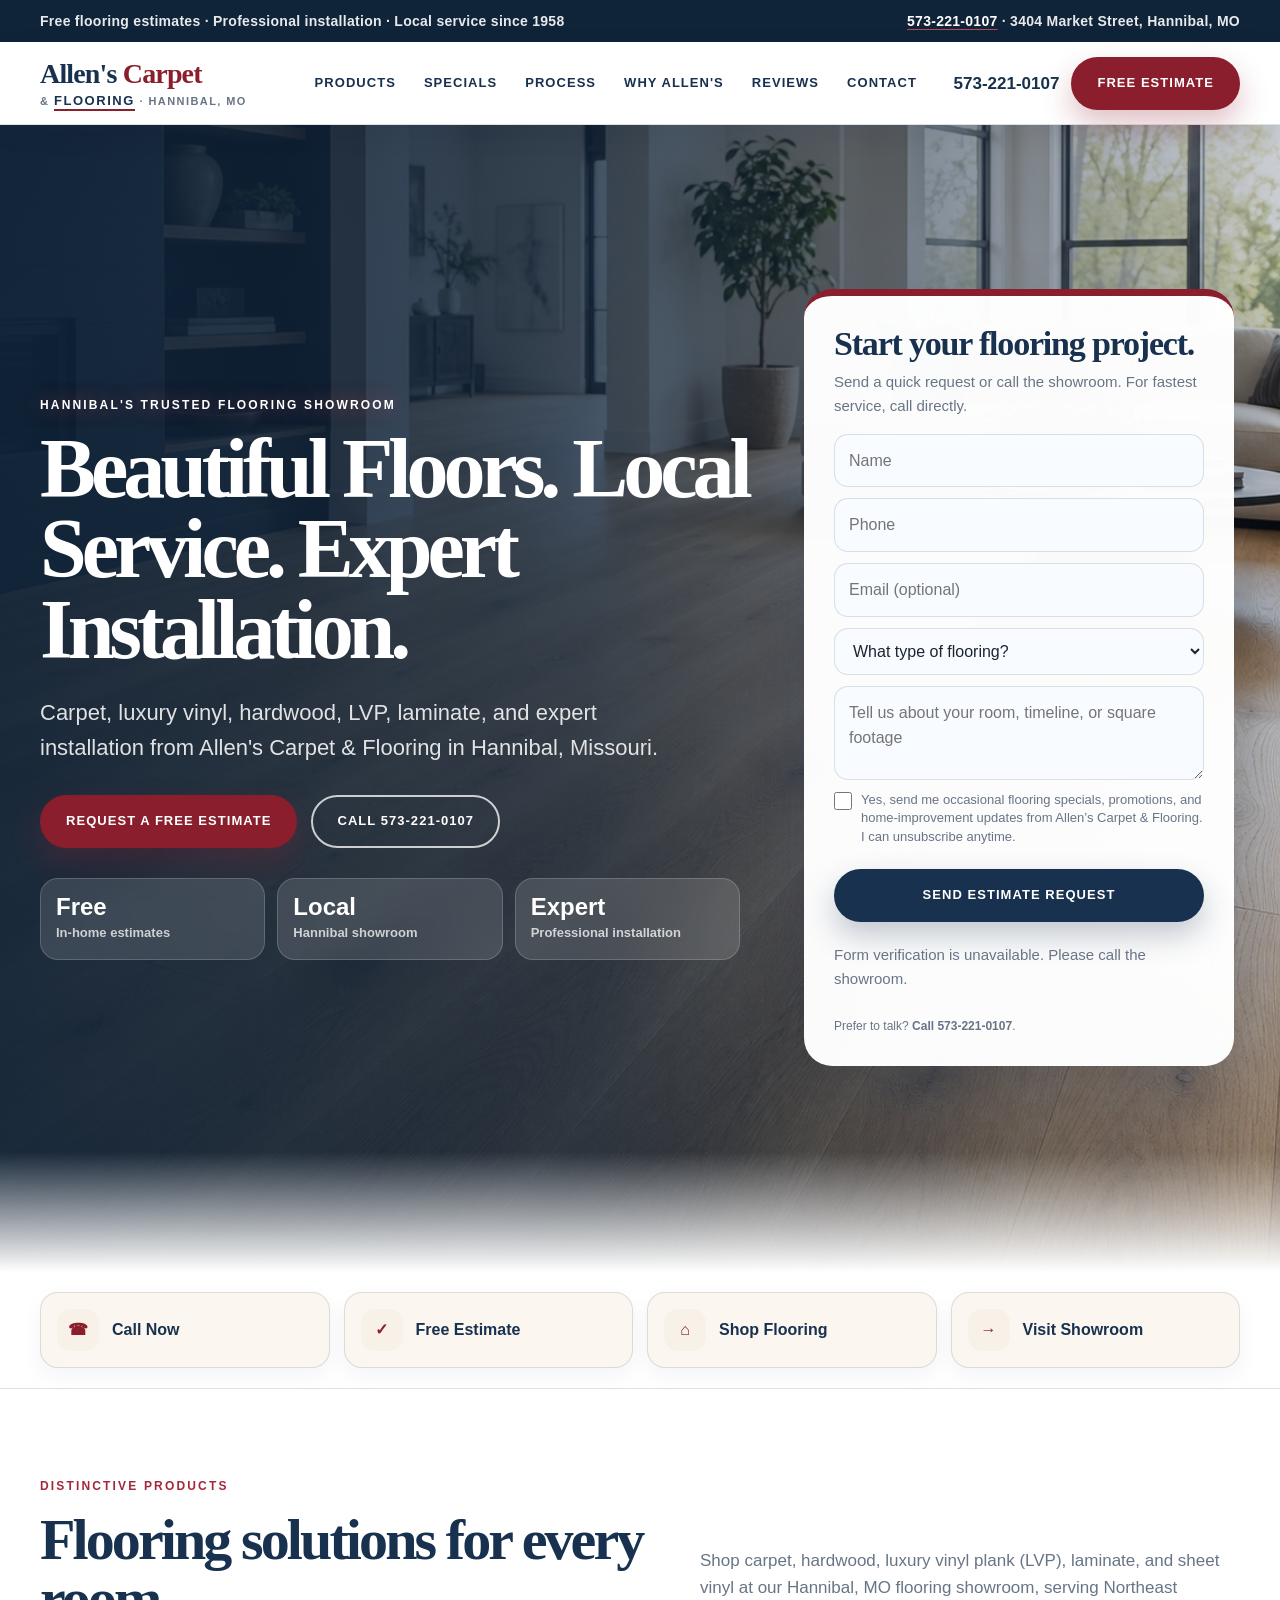
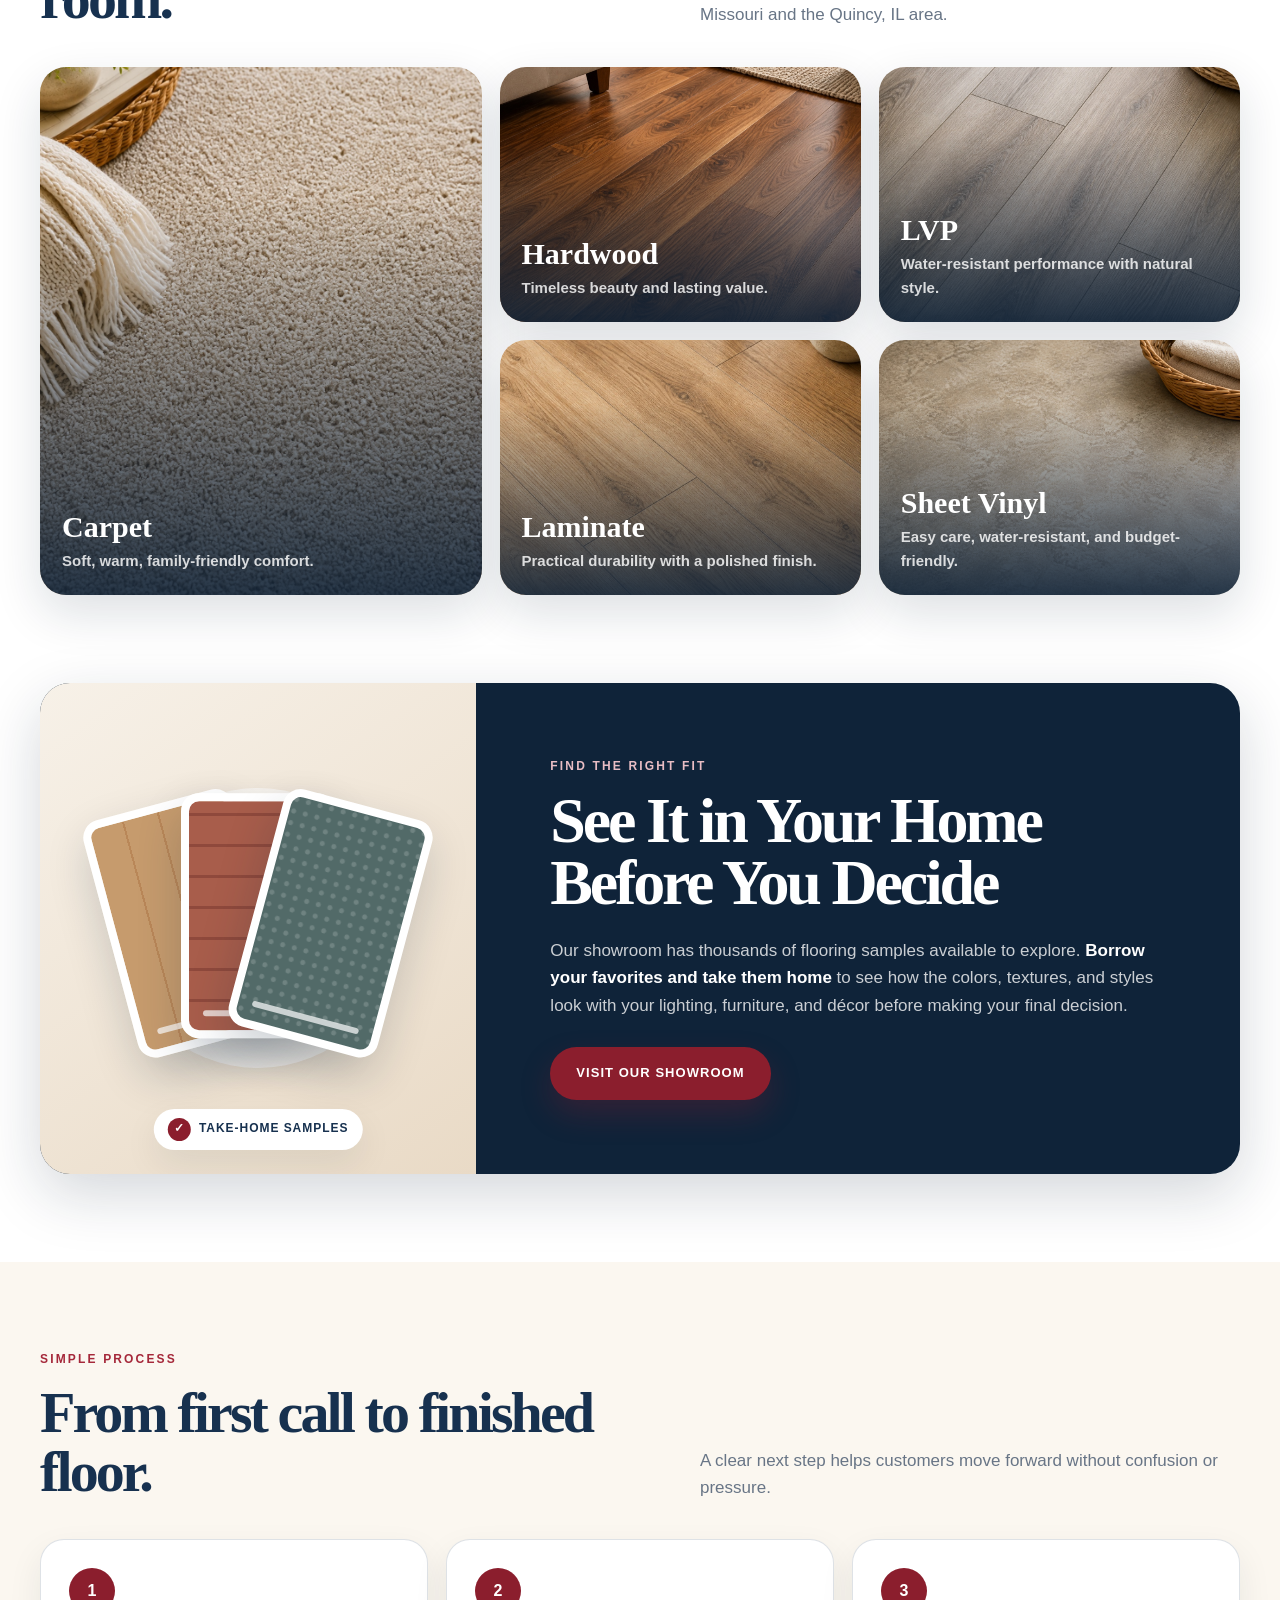
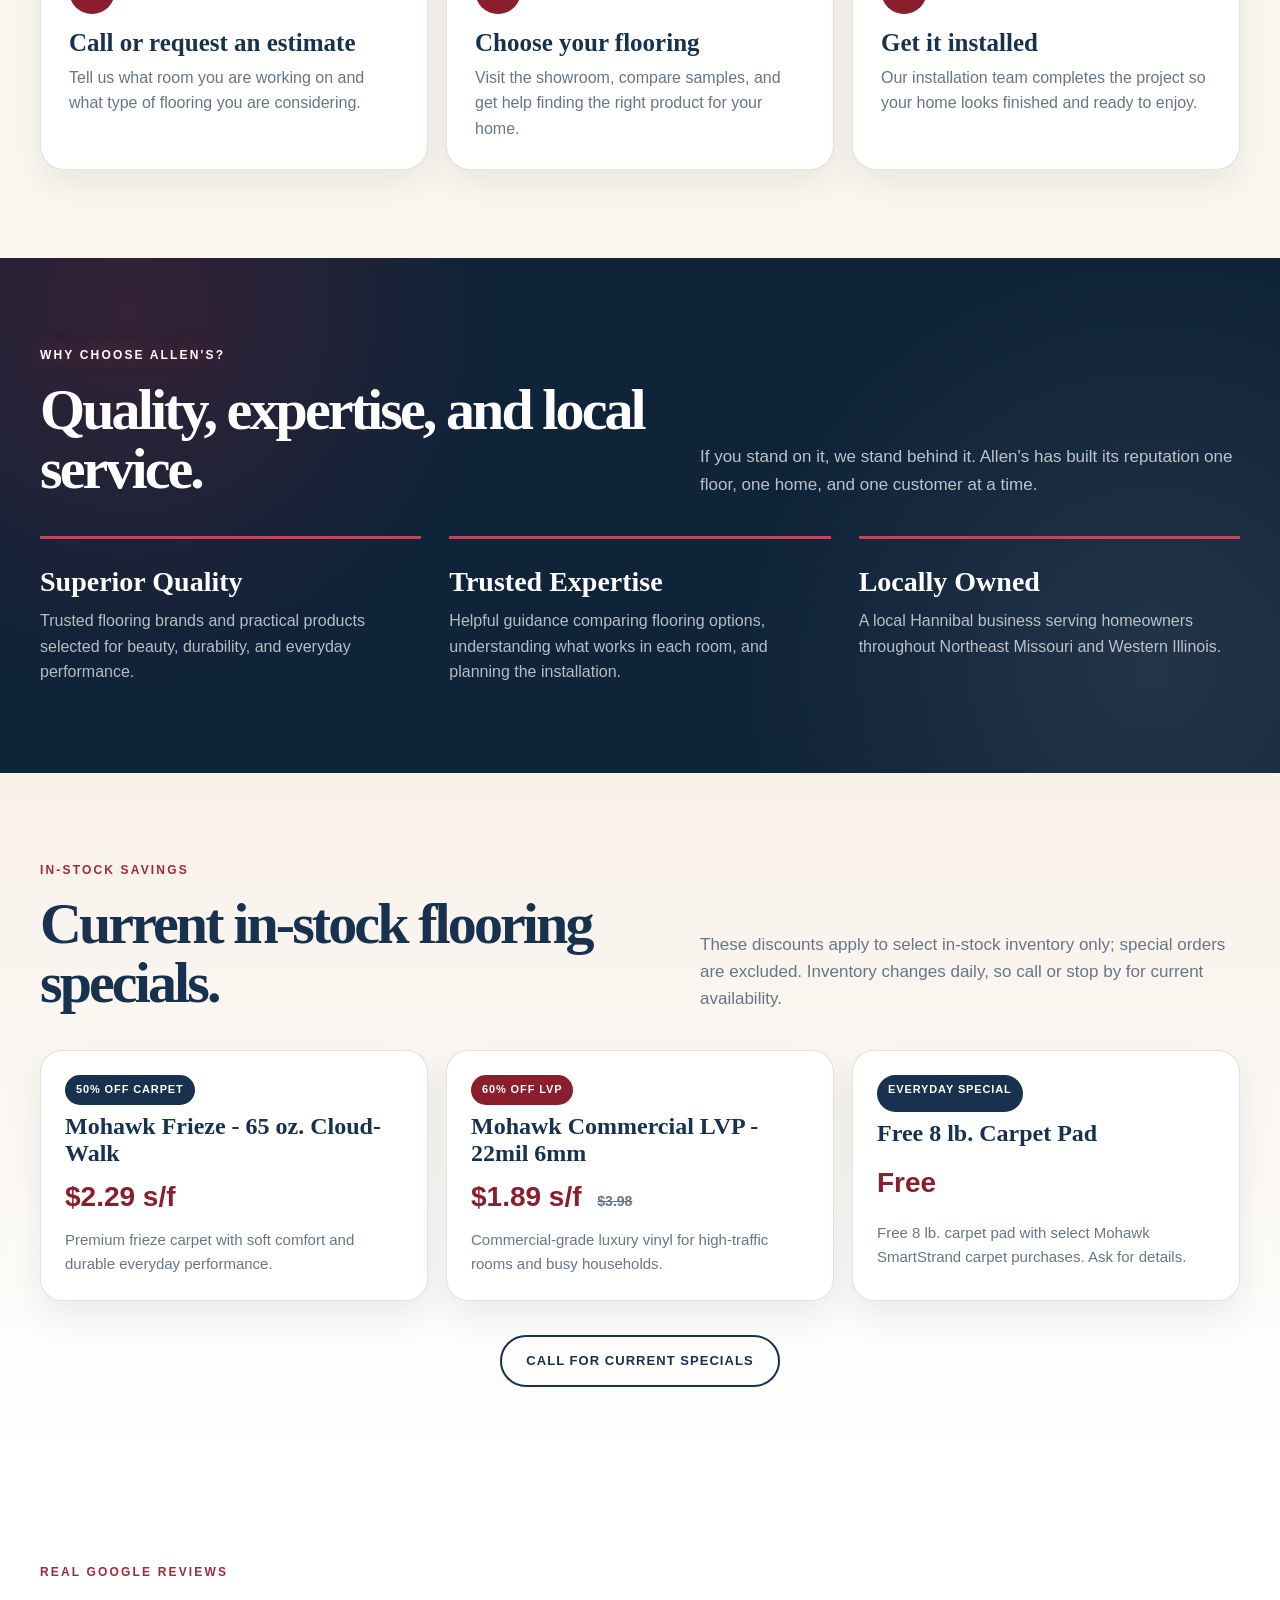
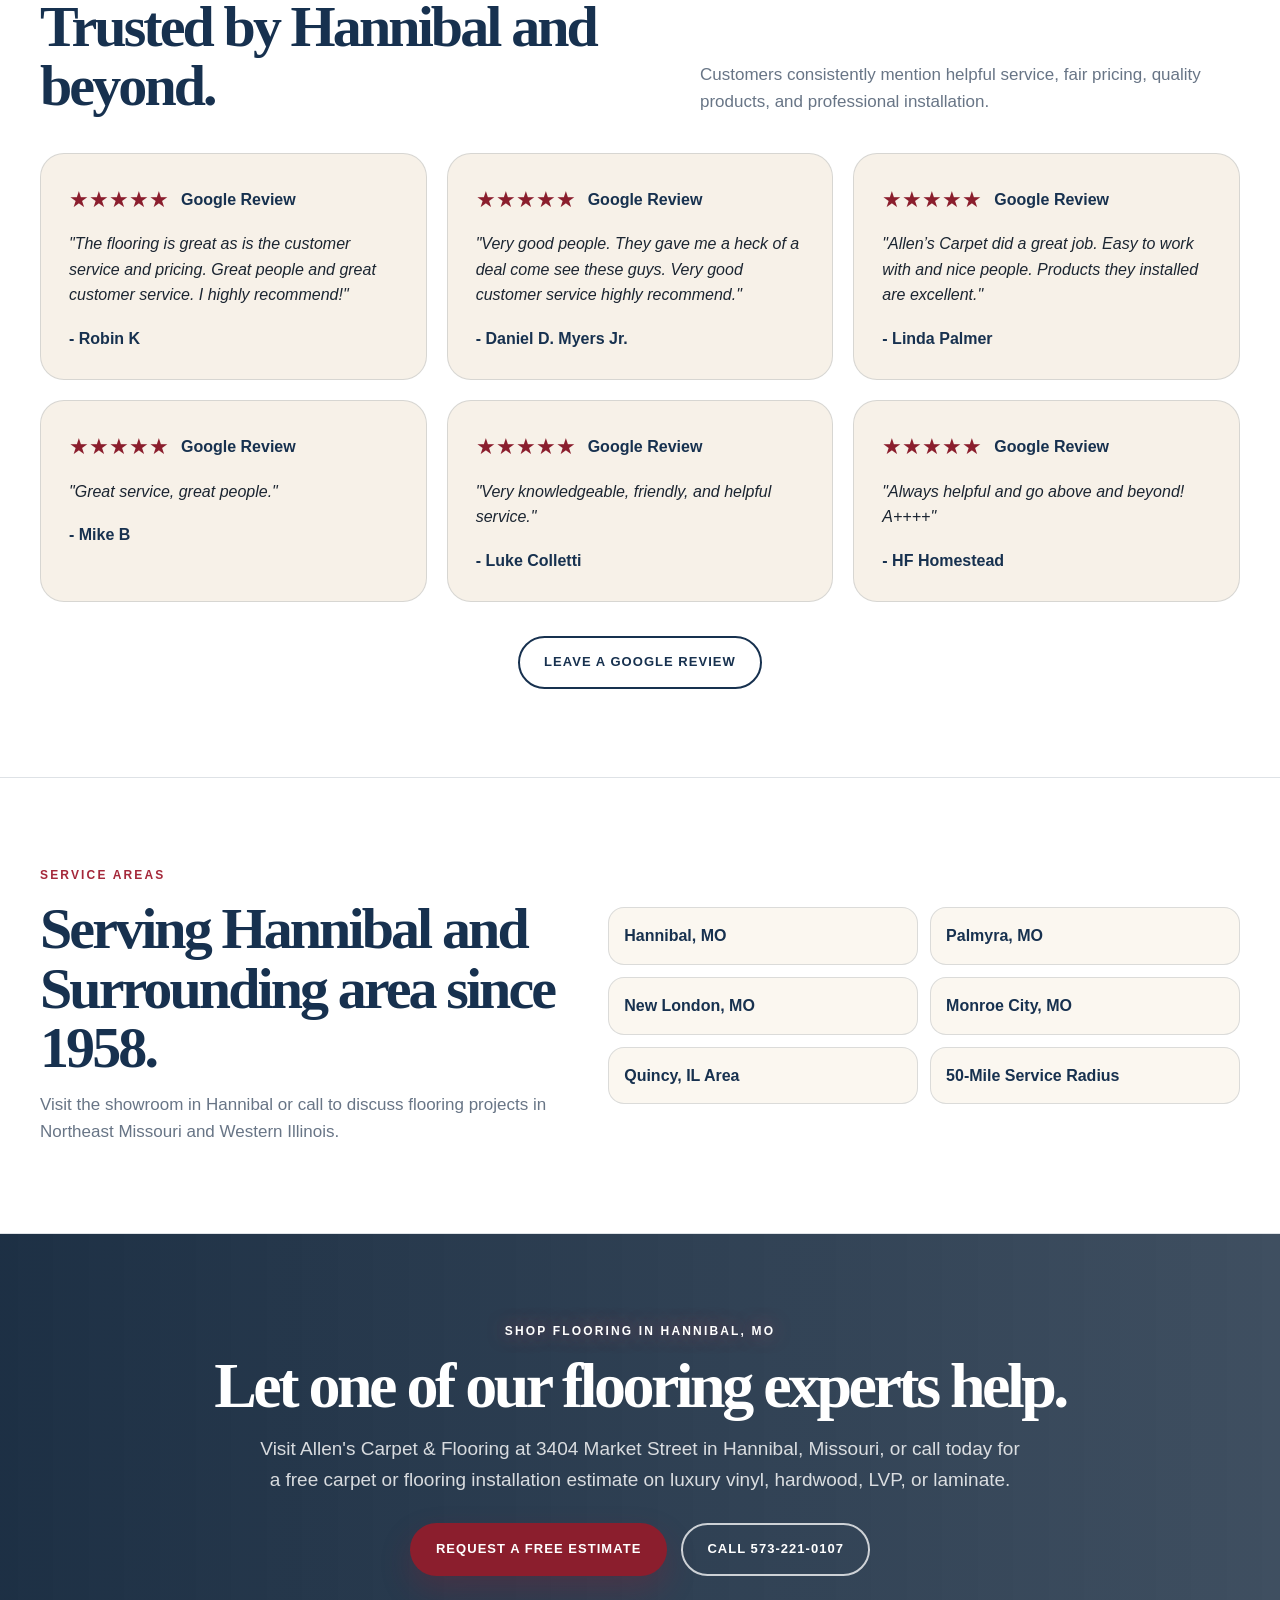
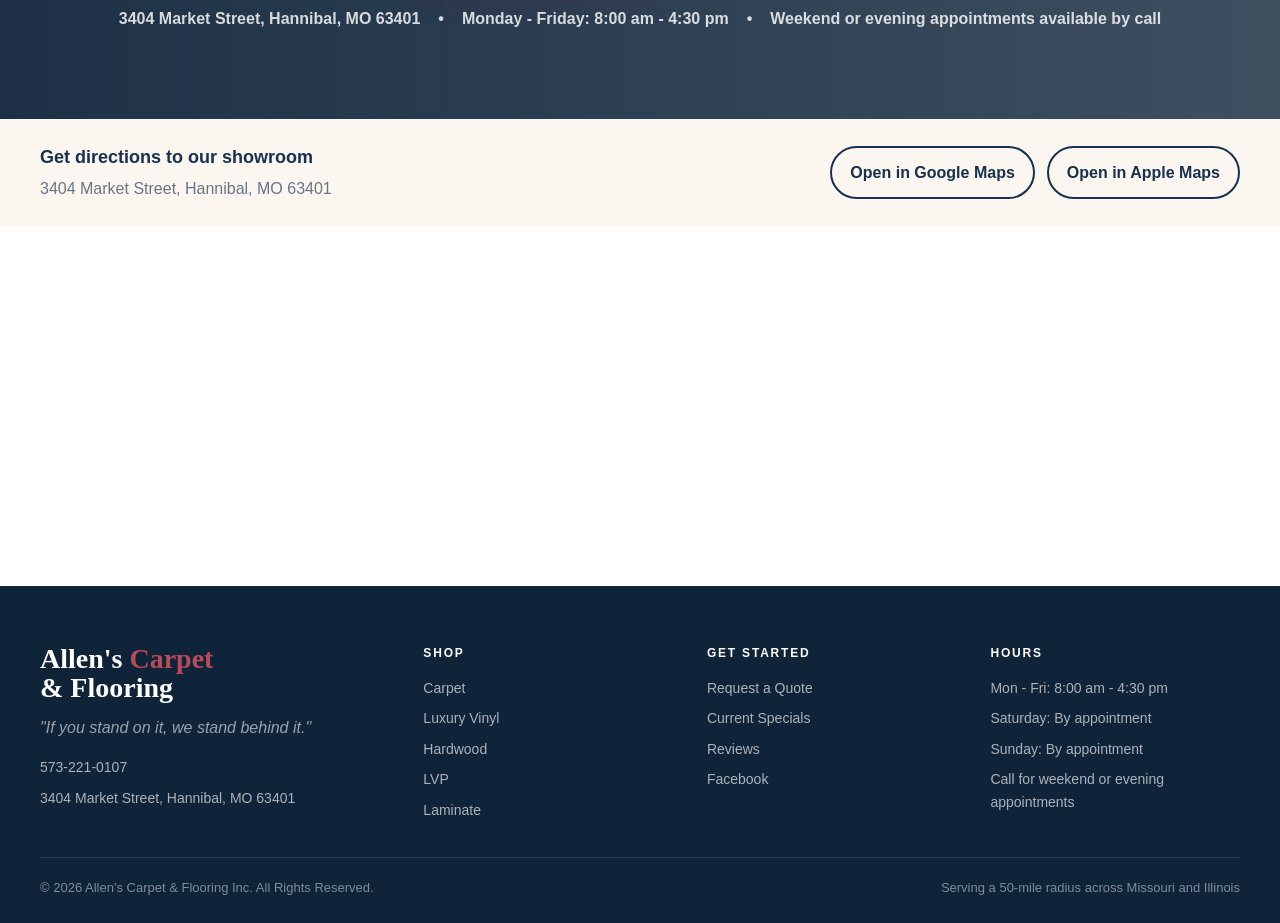
==== commit b77e1131: "10-19-26 Changes" ====
--- a/index.html
+++ b/index.html
@@ -183,7 +183,6 @@
     .menu-toggle span::before { position: absolute; top: -7px; }
     .menu-toggle span::after { position: absolute; top: 7px; }
     .mobile-menu { display: none; border-top: 1px solid var(--line); background: var(--white); padding: 10px 20px 22px; }
-    .mobile-menu.open { display: block; }
     .mobile-menu a { display: block; padding: 12px 6px; border-bottom: 1px solid var(--line); color: var(--navy); font-weight: 900; text-transform: uppercase; font-size: 13px; letter-spacing: .08em; }
 
     .hero { position: relative; min-height: 720px; color: var(--white); overflow: hidden; background: linear-gradient(90deg, rgba(15,35,57,.92) 0%, rgba(15,35,57,.78) 46%, rgba(15,35,57,.22) 100%), url("assets/flooring-showroom-hero.jpg") center 68%/cover; }
@@ -201,6 +200,7 @@
     .proof span { display: block; color: rgba(255,255,255,.75); font-size: 13px; font-weight: 800; margin-top: 4px; }
 
     .quote-card { background: rgba(255,255,255,.98); color: var(--ink); border-radius: 28px; padding: 30px; box-shadow: var(--shadow); border-top: 7px solid var(--red); }
+    #quoteForm { scroll-margin-top: 100px; }
     .quote-card h2 { font-family: var(--serif); color: var(--navy); font-size: 34px; line-height: 1.04; letter-spacing: -.035em; margin-bottom: 8px; }
     .quote-card p { color: var(--muted); font-size: 15px; margin-bottom: 16px; }
     .quote-card form { display: grid; gap: 11px; }
@@ -292,6 +292,14 @@
     .showroom h2 { font-family: var(--serif); font-size: clamp(40px, 5vw, 68px); line-height: .98; letter-spacing: -.055em; margin-bottom: 16px; }
     .showroom p { color: rgba(255,255,255,.82); font-size: 19px; max-width: 760px; margin: 0 auto 28px; }
     .contact-points { display: flex; justify-content: center; gap: 18px; flex-wrap: wrap; margin-top: 24px; color: rgba(255,255,255,.82); font-weight: 800; }
+    .map-options { background: var(--cream-light); padding: 24px 0; scroll-margin-top: 100px; }
+    .map-options .container { display: flex; align-items: center; justify-content: space-between; gap: 20px; flex-wrap: wrap; }
+    .map-options strong { color: var(--navy); font-size: 18px; }
+    .map-options p { color: var(--muted); margin-top: 4px; }
+    .map-links { display: flex; gap: 12px; flex-wrap: wrap; }
+    .map-link { display: inline-flex; align-items: center; justify-content: center; min-height: 48px; padding: 12px 18px; border: 2px solid var(--navy); border-radius: 999px; color: var(--navy); font-weight: 800; text-align: center; }
+    .map-link:hover { background: var(--navy); color: var(--white); }
+    .map-link:focus-visible { outline: 3px solid var(--red); outline-offset: 4px; }
     .map { height: 360px; overflow: hidden; }
     .map iframe { width: 100%; height: 100%; border: 0; display: block; }
 
@@ -314,6 +322,7 @@
     @media (max-width: 1060px) {
       .nav-links, .phone-link { display: none; }
       .menu-toggle { display: inline-flex; }
+      .mobile-menu.open { display: block; }
       .hero .container, .area-grid { grid-template-columns: 1fr; }
       .quote-card { max-width: 580px; }
       .quick-grid { grid-template-columns: repeat(2, 1fr); }
@@ -339,6 +348,7 @@
       .logo-flooring { font-size: 11px; }
       .logo-location { display: none; }
       .header-actions .btn-primary { display: none; }
+      #quoteForm { scroll-margin-top: 88px; }
       .hero { min-height: auto; }
       .hero .container { min-height: auto; padding: 60px 0 84px; }
       .hero-proof, .quick-grid, .area-list { grid-template-columns: 1fr; }
@@ -388,8 +398,8 @@
 
       <div class="header-actions">
         <a class="phone-link" href="tel:5732210107">573-221-0107</a>
-        <a class="btn btn-primary" href="#quote">Free Estimate</a>
-        <button class="menu-toggle" id="menuToggle" aria-label="Open navigation" aria-expanded="false"><span></span></button>
+        <a class="btn btn-primary" href="#quoteForm">Free Estimate</a>
+        <button class="menu-toggle" id="menuToggle" type="button" aria-controls="mobileMenu" aria-label="Open navigation" aria-expanded="false"><span></span></button>
       </div>
     </div>
 
@@ -437,6 +447,7 @@
               <option>Luxury Vinyl Plank</option>
               <option>Hardwood</option>
               <option>Laminate</option>
+              <option>Sheet Vinyl</option>
               <option>Not sure yet</option>
             </select>
             <textarea name="Project Details" maxlength="3000" placeholder="Tell us about your room, timeline, or square footage"></textarea>
@@ -458,9 +469,9 @@
     <div class="quick-actions">
       <div class="container quick-grid">
         <a class="quick-card" href="tel:5732210107"><span>☎</span> Call Now</a>
-        <a class="quick-card" href="#quote"><span>✓</span> Free Estimate</a>
+        <a class="quick-card" href="#quoteForm"><span>✓</span> Free Estimate</a>
         <a class="quick-card" href="#products"><span>⌂</span> Shop Flooring</a>
-        <a class="quick-card" href="https://maps.google.com/?q=3404+Market+Street+Hannibal+MO+63401" target="_blank" rel="noopener"><span>→</span> Visit Showroom</a>
+        <a class="quick-card" href="#mapDirections"><span>→</span> Visit Showroom</a>
       </div>
     </div>
 
@@ -475,19 +486,19 @@
         </div>
 
         <div class="product-gallery">
-          <a class="product-tile product-tile-carpet large" href="#quote" style="--photo:url('assets/product-carpet.jpg')">
+          <a class="product-tile product-tile-carpet large" href="#quoteForm" style="--photo:url('assets/product-carpet.jpg')">
             <div><h3>Carpet</h3><p>Soft, warm, family-friendly comfort.</p></div>
           </a>
-          <a class="product-tile" href="#quote" style="--photo:url('assets/product-hardwood.jpg')">
+          <a class="product-tile" href="#quoteForm" style="--photo:url('assets/product-hardwood.jpg')">
             <div><h3>Hardwood</h3><p>Timeless beauty and lasting value.</p></div>
           </a>
-          <a class="product-tile" href="#quote" style="--photo:url('assets/product-lvp.jpg')">
+          <a class="product-tile" href="#quoteForm" style="--photo:url('assets/product-lvp.jpg')">
             <div><h3>LVP</h3><p>Water-resistant performance with natural style.</p></div>
           </a>
-          <a class="product-tile" href="#quote" style="--photo:url('assets/product-laminate.jpg')">
+          <a class="product-tile" href="#quoteForm" style="--photo:url('assets/product-laminate.jpg')">
             <div><h3>Laminate</h3><p>Practical durability with a polished finish.</p></div>
           </a>
-          <a class="product-tile" href="#quote" style="--photo:url('assets/product-sheet-vinyl.jpg')">
+          <a class="product-tile" href="#quoteForm" style="--photo:url('assets/product-sheet-vinyl.jpg')">
             <div><h3>Sheet Vinyl</h3><p>Easy care, water-resistant, and budget-friendly.</p></div>
           </a>
         </div>
@@ -672,7 +683,7 @@
         <p>Visit Allen's Carpet & Flooring at 3404 Market Street in Hannibal, Missouri, or call today for a free carpet or flooring installation estimate on luxury vinyl, hardwood, LVP, or laminate.</p>
 
         <div class="hero-actions" style="justify-content:center;">
-          <a class="btn btn-primary" href="#quote">Request a Free Estimate</a>
+          <a class="btn btn-primary" href="#quoteForm">Request a Free Estimate</a>
           <a class="btn btn-outline" href="tel:5732210107">Call 573-221-0107</a>
         </div>
 
@@ -685,6 +696,19 @@
         </div>
       </div>
     </section>
+
+    <div class="map-options" id="mapDirections">
+      <div class="container">
+        <div>
+          <strong>Get directions to our showroom</strong>
+          <p>3404 Market Street, Hannibal, MO 63401</p>
+        </div>
+        <nav class="map-links" aria-label="Showroom directions">
+          <a class="map-link" href="https://www.google.com/maps/dir/?api=1&amp;destination=3404%20Market%20Street%2C%20Hannibal%2C%20MO%2063401" target="_blank" rel="noopener">Open in Google Maps</a>
+          <a class="map-link" href="https://maps.apple.com/?daddr=3404%20Market%20Street%2C%20Hannibal%2C%20MO%2063401" target="_blank" rel="noopener">Open in Apple Maps</a>
+        </nav>
+      </div>
+    </div>
 
     <div class="map" aria-label="Allen's Carpet & Flooring location map">
       <iframe
@@ -722,7 +746,7 @@
         <div>
           <div class="footer-heading">Get Started</div>
           <div class="footer-links">
-            <a href="#quote">Request a Quote</a>
+            <a href="#quoteForm">Request a Quote</a>
             <a href="#specials">Current Specials</a>
             <a href="#reviews">Reviews</a>
             <a href="https://www.facebook.com/allenscarpet" target="_blank" rel="noopener">Facebook</a>
@@ -749,29 +773,13 @@
 
   <div class="mobile-sticky">
     <a href="tel:5732210107">Call Now</a>
-    <a href="#quote">Free Estimate</a>
+    <a href="#quoteForm">Free Estimate</a>
   </div>
 
   <script>
-    const menuToggle = document.getElementById('menuToggle');
-    const mobileMenu = document.getElementById('mobileMenu');
-
-    if (menuToggle && mobileMenu) {
-      menuToggle.addEventListener('click', () => {
-        const isOpen = mobileMenu.classList.toggle('open');
-        menuToggle.setAttribute('aria-expanded', String(isOpen));
-      });
-
-      mobileMenu.querySelectorAll('a').forEach(link => {
-        link.addEventListener('click', () => {
-          mobileMenu.classList.remove('open');
-          menuToggle.setAttribute('aria-expanded', 'false');
-        });
-      });
-    }
-
     document.getElementById('year').textContent = new Date().getFullYear();
   </script>
+  <script src="assets/navigation.js" defer></script>
   <script src="assets/contact-form.js" defer></script>
 </body>
 </html>
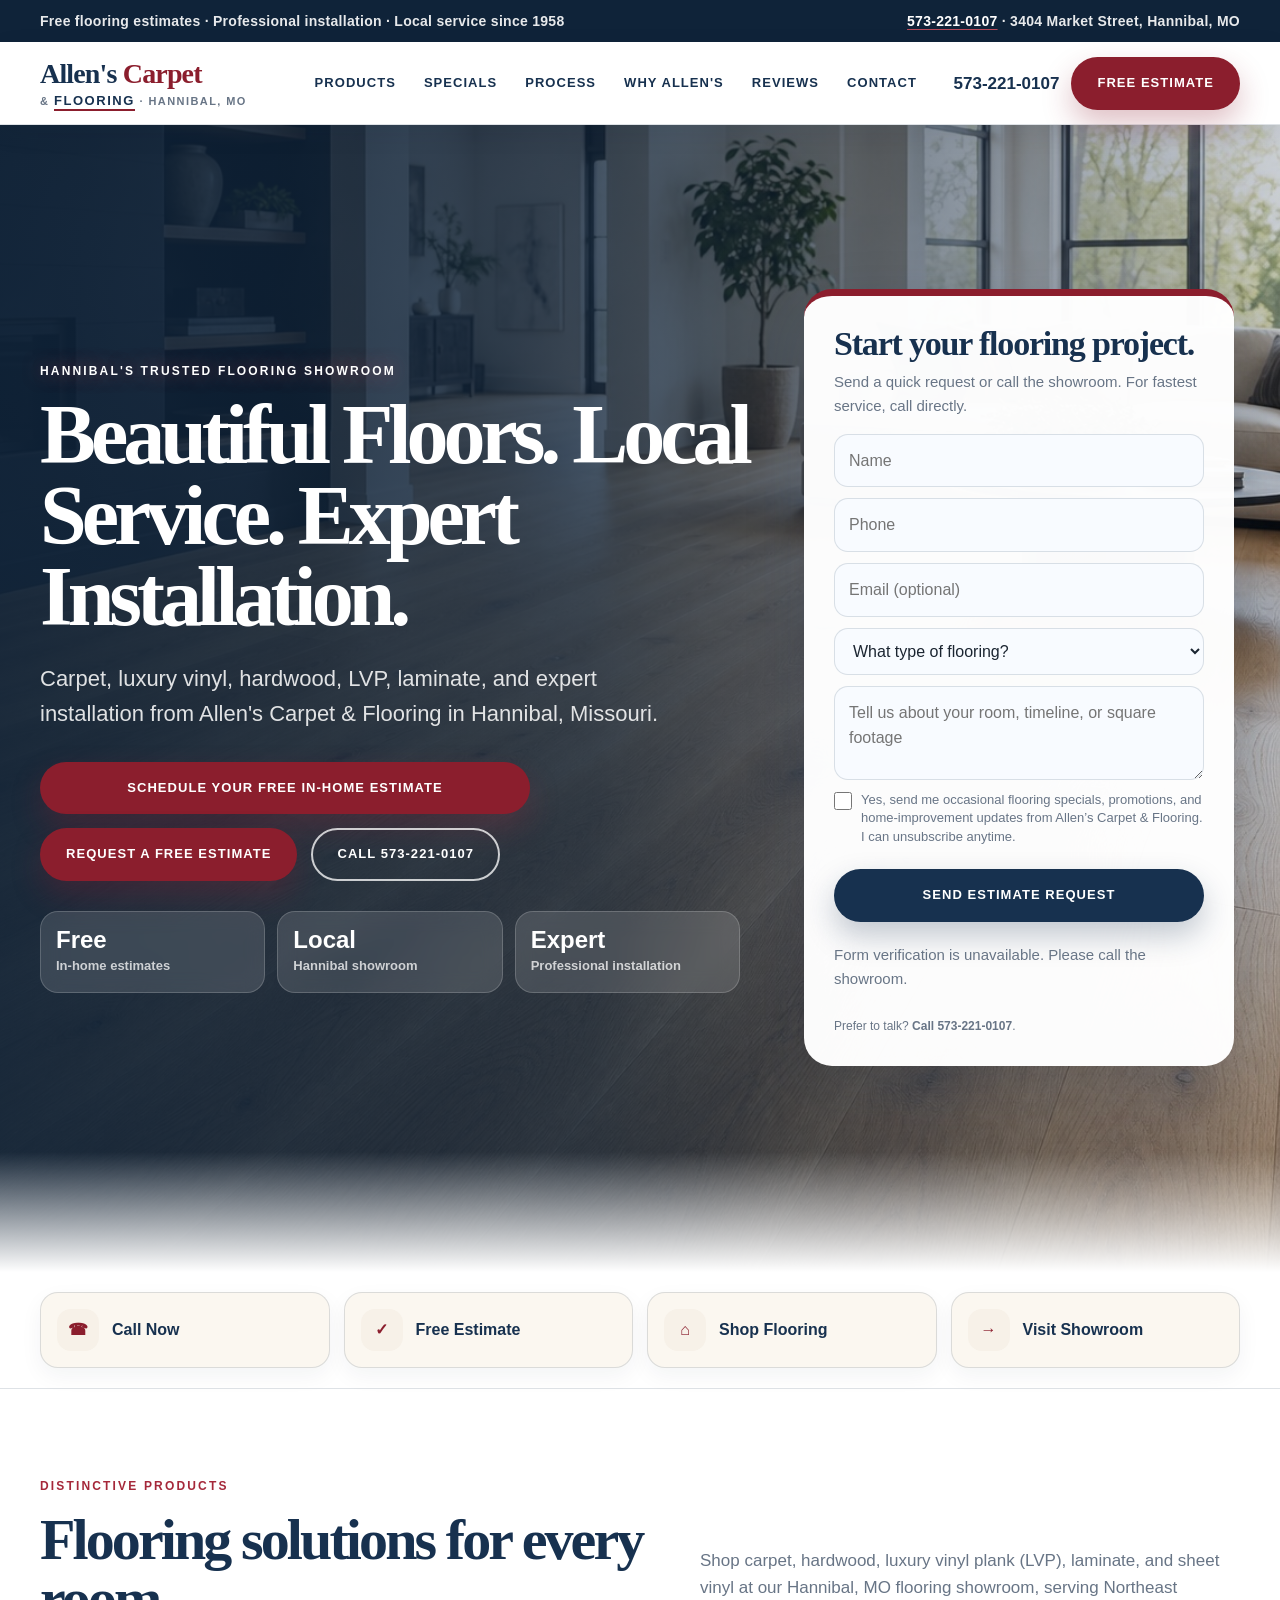
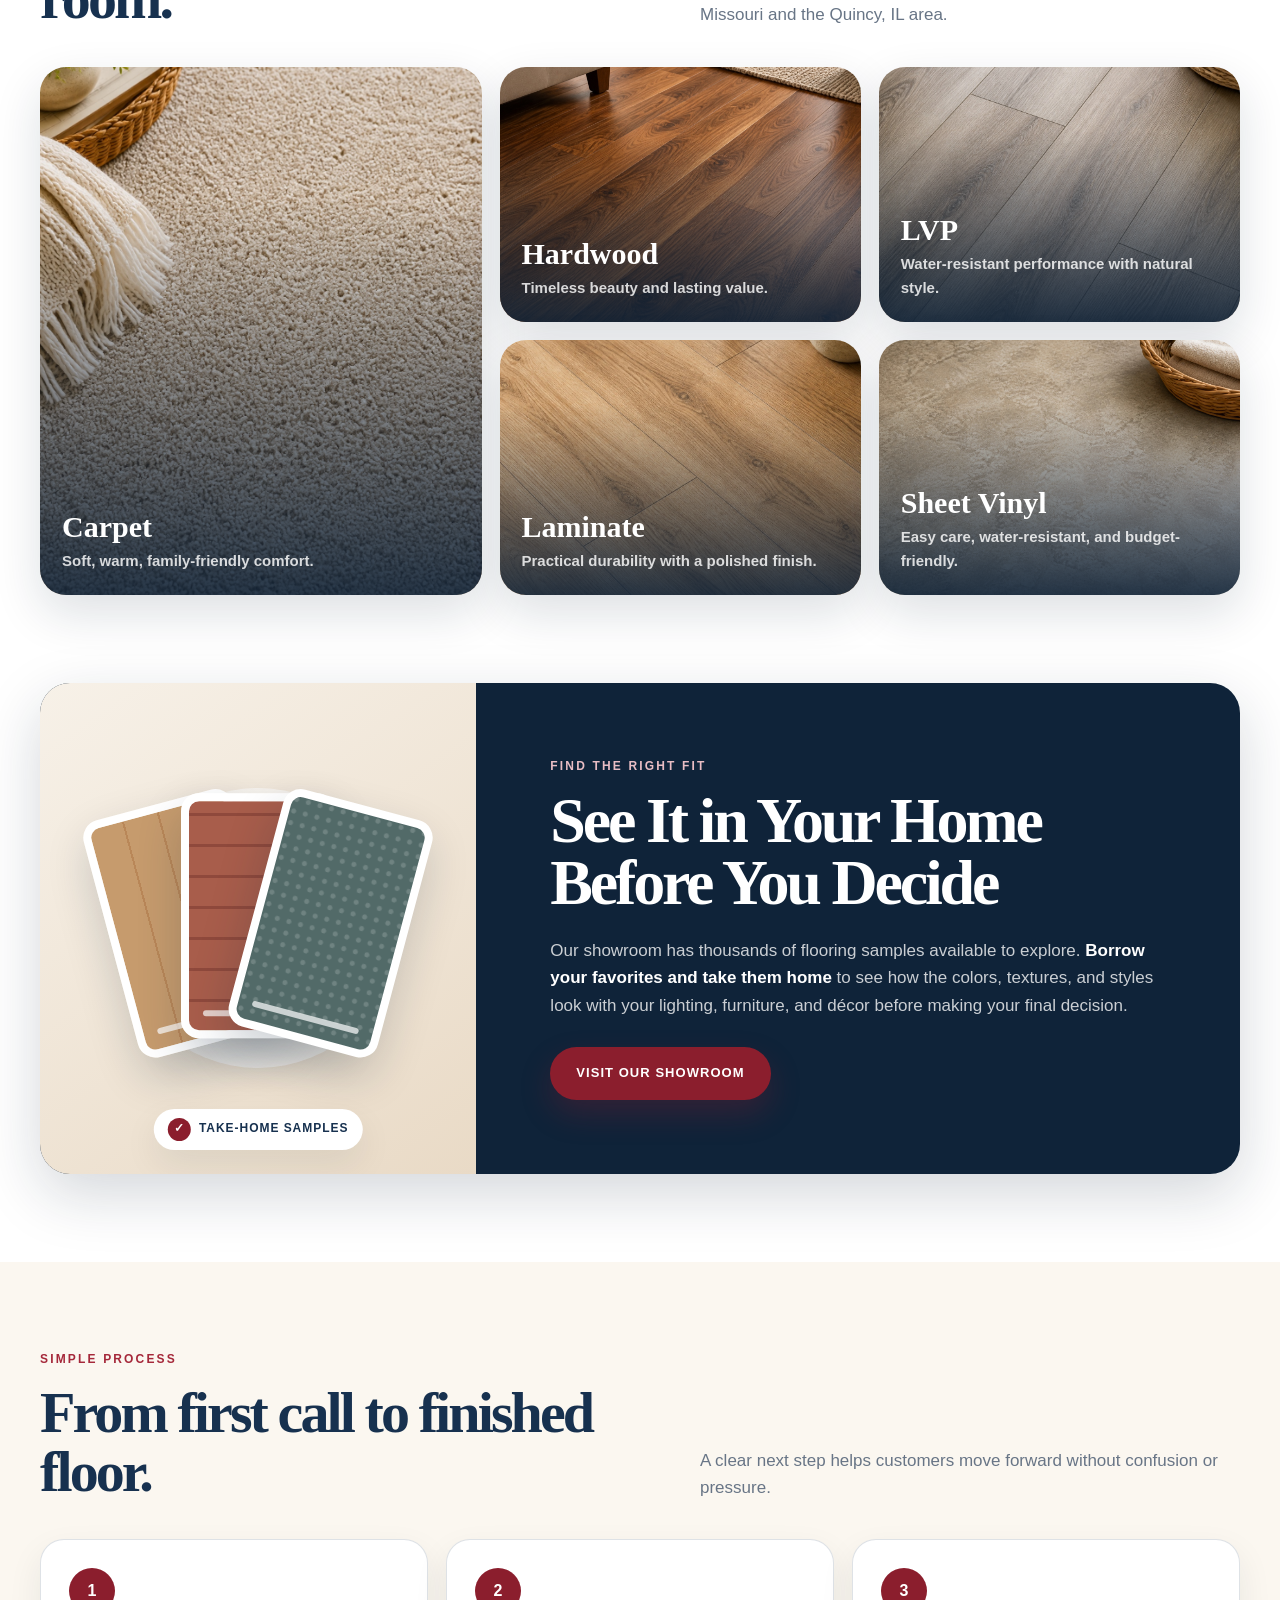
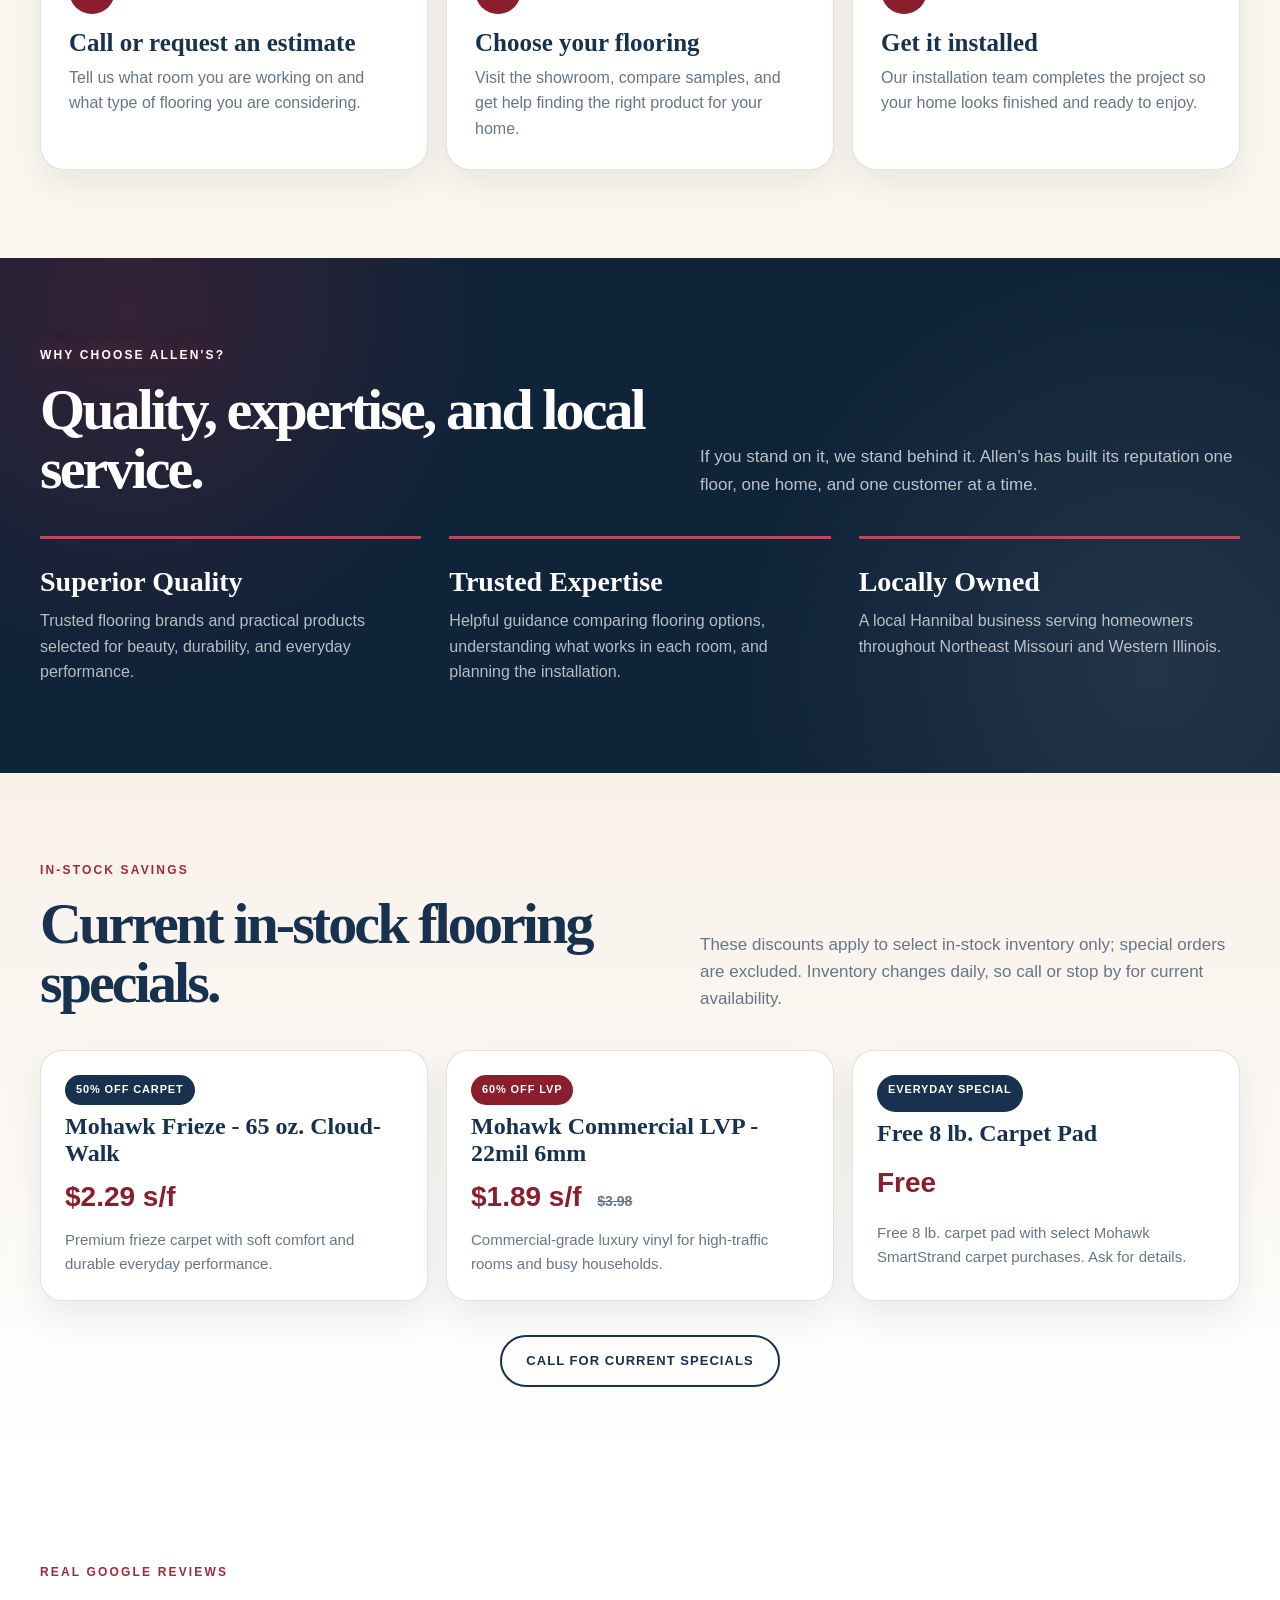
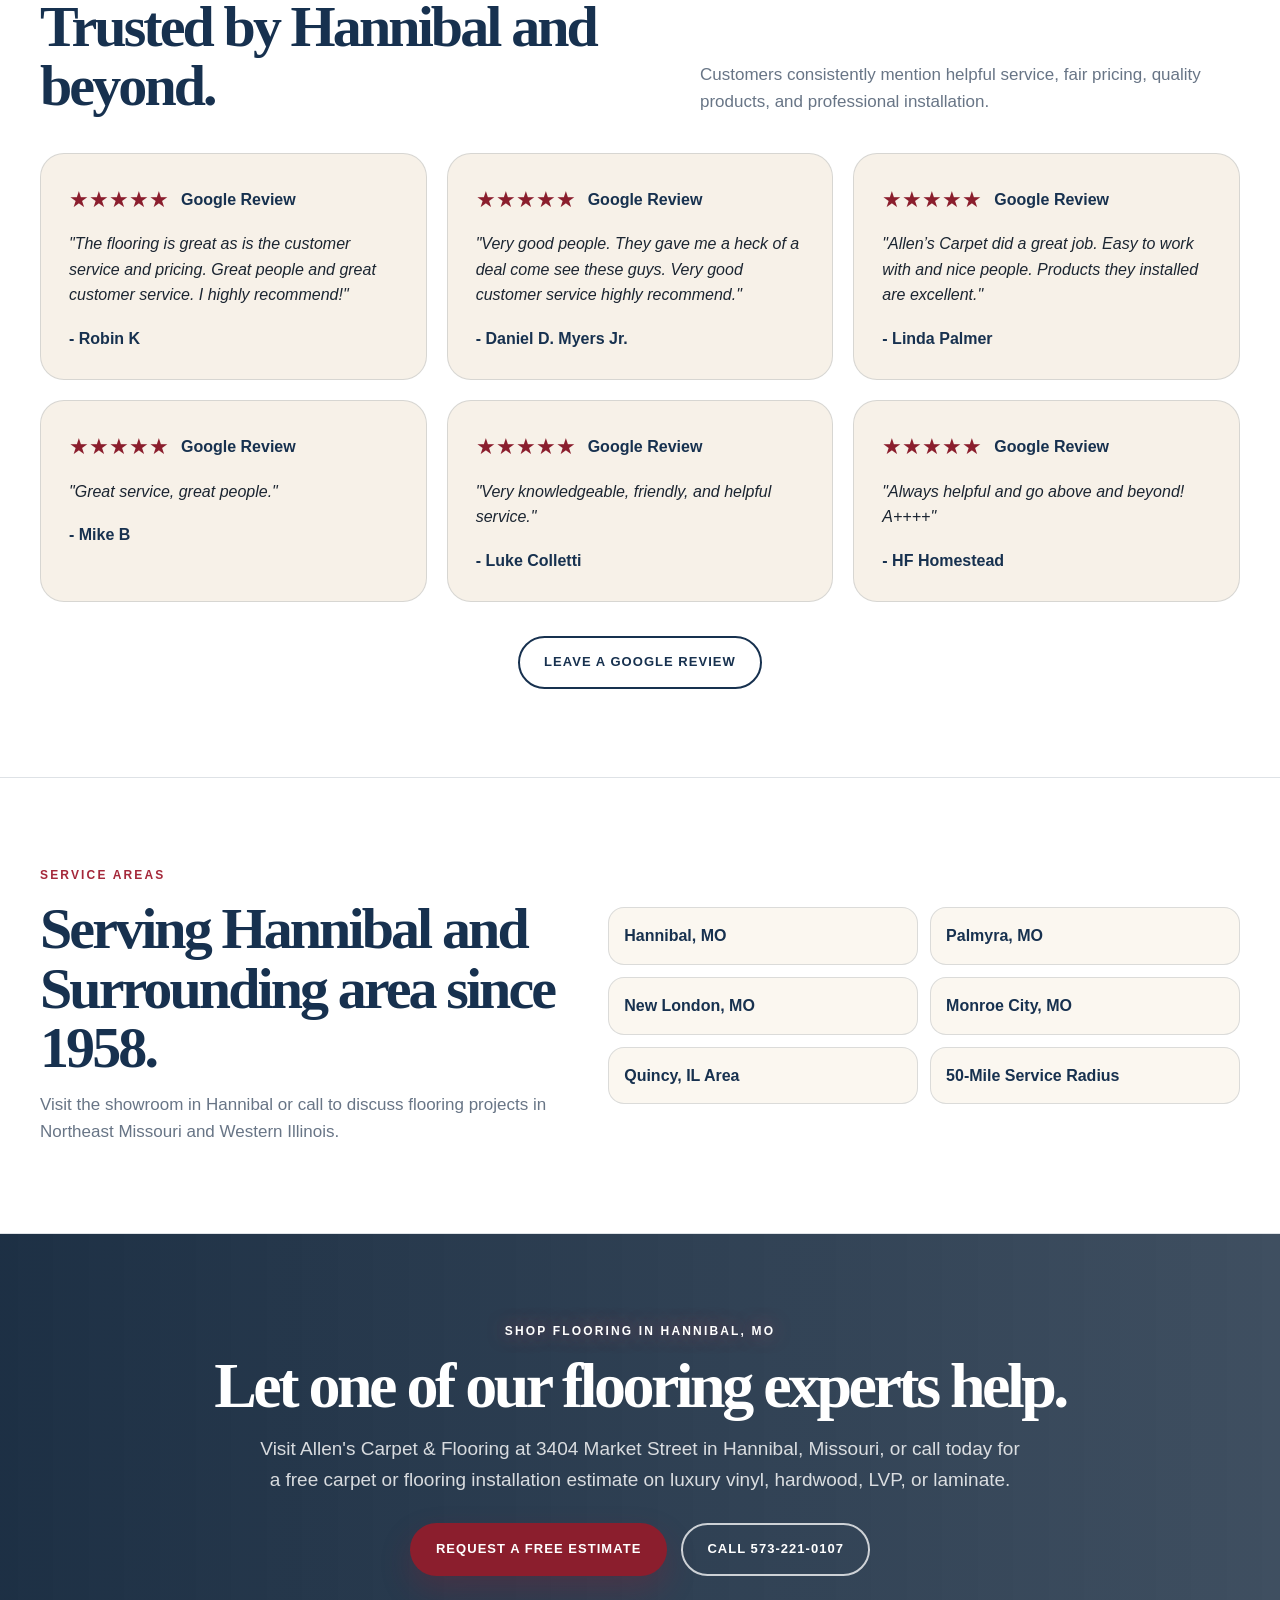
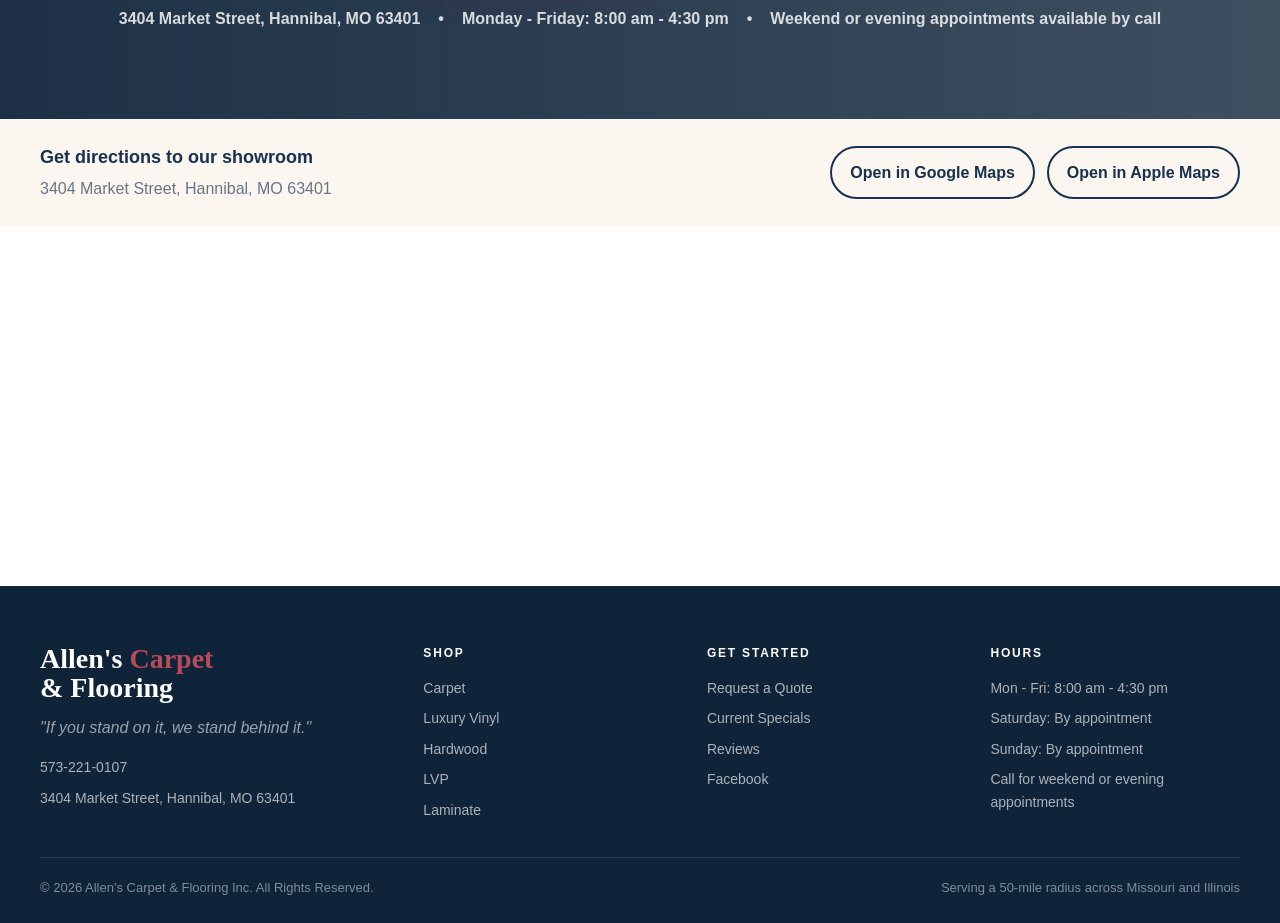
==== commit 0f785370: "Add Calendly estimate scheduling to homepage and contact page" ====
--- a/index.html
+++ b/index.html
@@ -370,6 +370,7 @@
       body { padding-bottom: 78px; }
     }
   </style>
+  <link rel="stylesheet" href="assets/scheduling.css" />
 </head>
 
 <body>
@@ -410,6 +411,7 @@
       <a href="#why">Why Allen's</a>
       <a href="#reviews">Reviews</a>
       <a href="/contact">Contact</a>
+      <a href="/contact#schedule">Schedule a Free Estimate</a>
       <a href="tel:5732210107">Call 573-221-0107</a>
     </nav>
   </header>
@@ -423,6 +425,7 @@
           <p>Carpet, luxury vinyl, hardwood, LVP, laminate, and expert installation from Allen's Carpet & Flooring in Hannibal, Missouri.</p>
 
           <div class="hero-actions">
+            <a class="btn btn-primary scheduling-cta" href="/contact#schedule">Schedule Your Free In-Home Estimate</a>
             <a class="btn btn-primary" href="#quoteForm">Request a Free Estimate</a>
             <a class="btn btn-outline" href="tel:5732210107">Call 573-221-0107</a>
           </div>
@@ -771,9 +774,10 @@
     </div>
   </footer>
 
-  <div class="mobile-sticky">
+  <div class="mobile-sticky scheduling-mobile" aria-label="Quick contact options">
     <a href="tel:5732210107">Call Now</a>
     <a href="#quoteForm">Free Estimate</a>
+    <a href="/contact#schedule" aria-label="Schedule your free in-home estimate">Schedule</a>
   </div>
 
   <script>
--- a/assets/scheduling.css
+++ b/assets/scheduling.css
@@ -0,0 +1,19 @@
+/* Scheduling additions share the existing brand colors and preserve contact paths. */
+.scheduling-cta { flex-basis: 100%; max-width: 490px; }
+.scheduling-section { padding-bottom: 64px; scroll-margin-top: 110px; }
+.scheduling-intro { max-width: 760px; margin: 0 auto 24px; text-align: center; }
+.scheduling-intro h2 { font-family: var(--serif); color: var(--navy); font-size: clamp(30px, 5vw, 42px); line-height: 1.15; margin-bottom: 16px; }
+.scheduling-intro p { margin-top: 12px; }
+.scheduling-intro a { color: var(--red); text-decoration: underline; text-underline-offset: 3px; }
+.scheduling-calendar { display: block; width: 100%; height: 850px; border: 0; border-radius: 16px; background: white; }
+.scheduling-mobile { display: none; }
+.scheduling-cta:focus-visible, .scheduling-mobile a:focus-visible, .scheduling-intro a:focus-visible { outline: 3px solid var(--red); outline-offset: 4px; }
+#estimateForm { scroll-margin-top: 110px; }
+@media (max-width: 720px) {
+  body { padding-bottom: calc(96px + env(safe-area-inset-bottom)); }
+  .scheduling-mobile { display: grid; position: fixed; left: 10px; right: 10px; bottom: calc(10px + env(safe-area-inset-bottom)); z-index: 200; grid-template-columns: 1fr 1.15fr 1fr; gap: 6px; }
+  .scheduling-mobile a { display: flex; align-items: center; justify-content: center; min-height: 52px; padding: 12px 6px; border-radius: 12px; background: var(--navy); color: white; font-size: 13px; font-weight: 900; text-align: center; box-shadow: 0 6px 20px rgba(15,35,57,.22); }
+  .scheduling-mobile a:first-child { background: #315b45; }
+  .scheduling-mobile a:last-child { background: var(--red); }
+  .scheduling-calendar { height: 1050px; }
+}
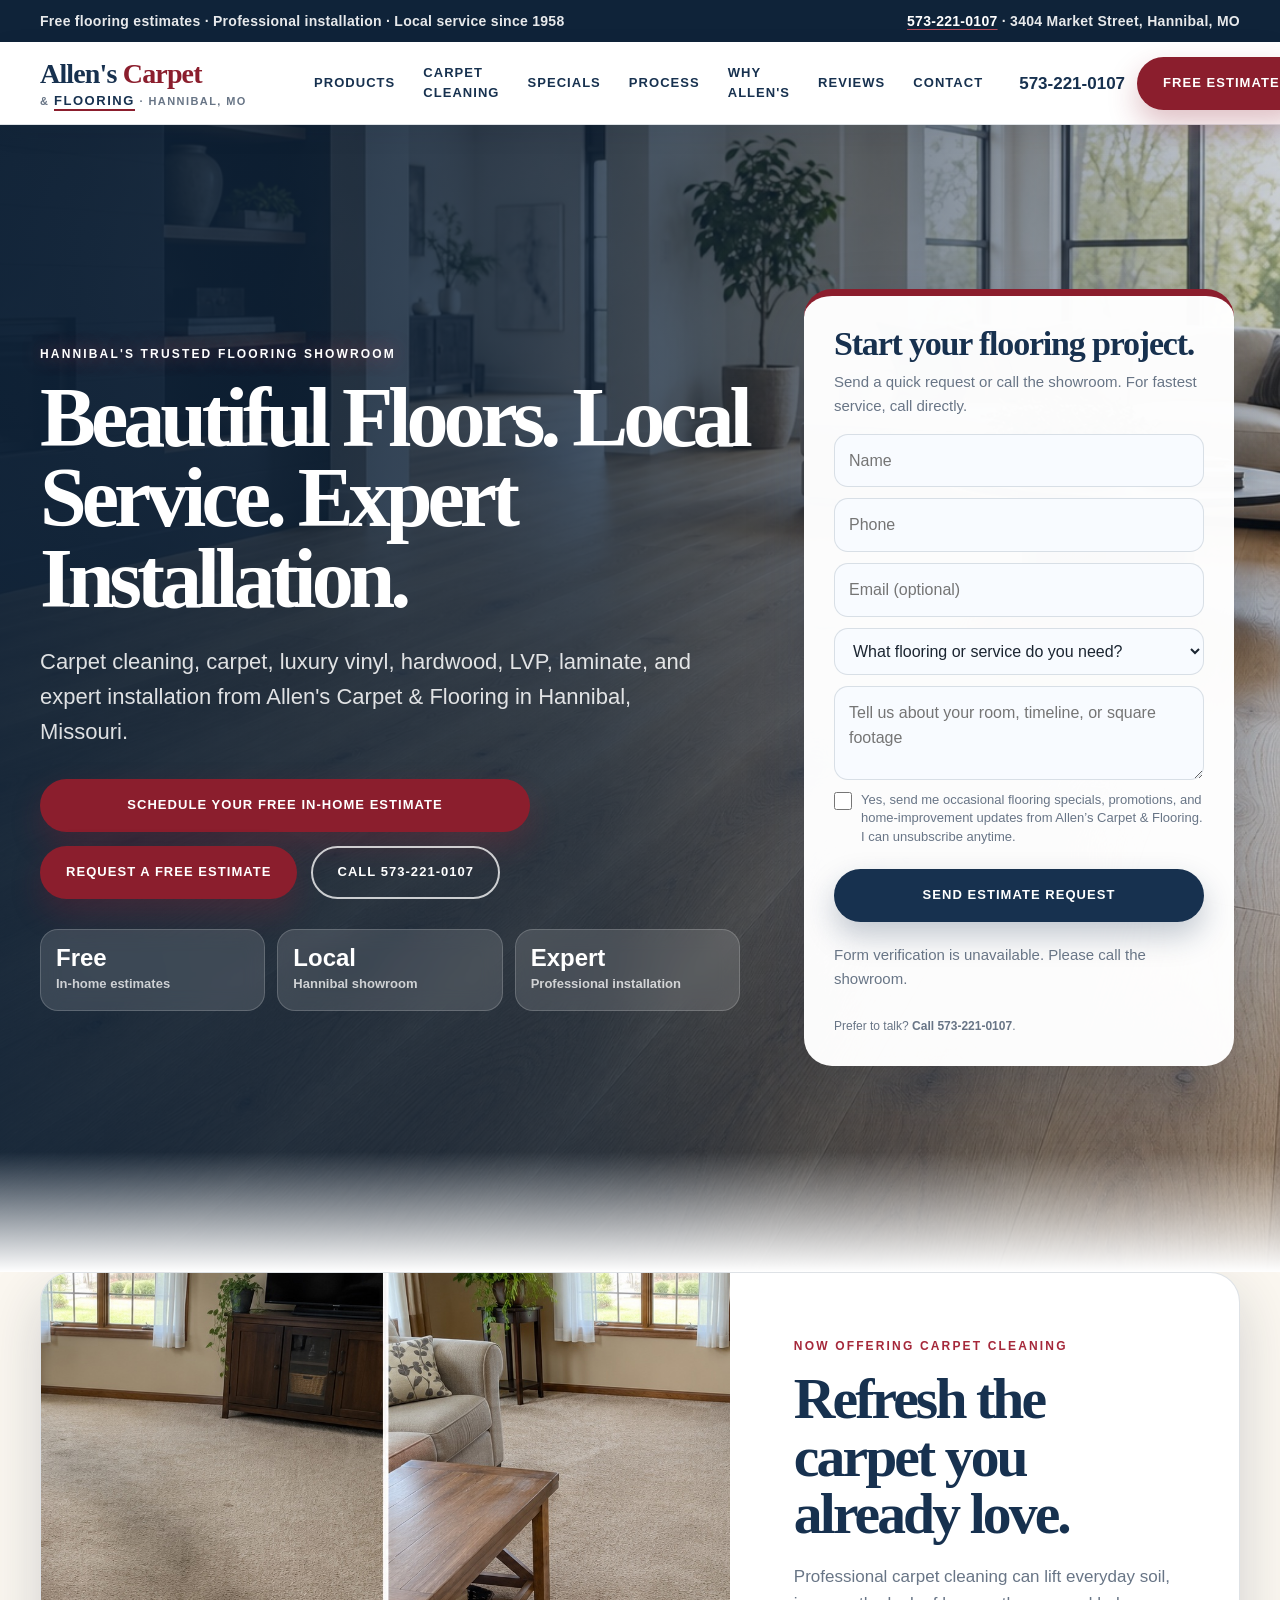
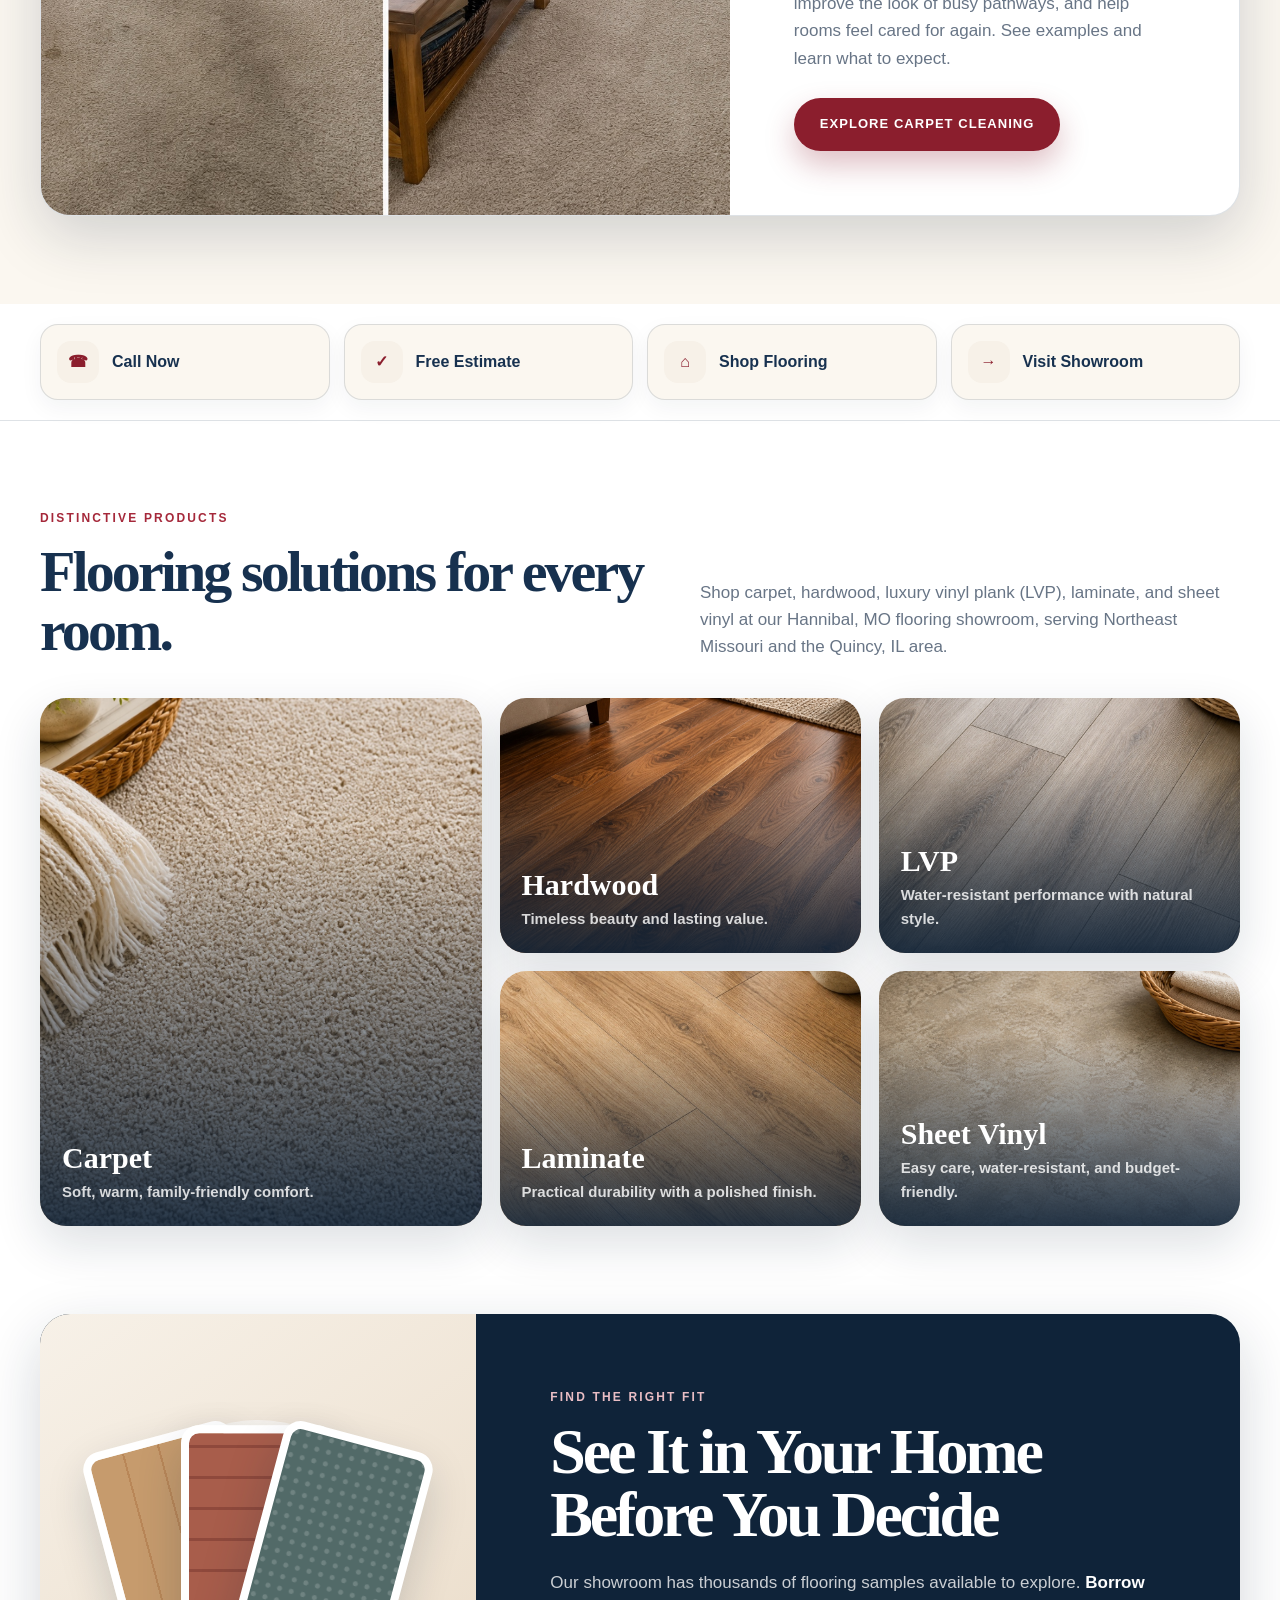
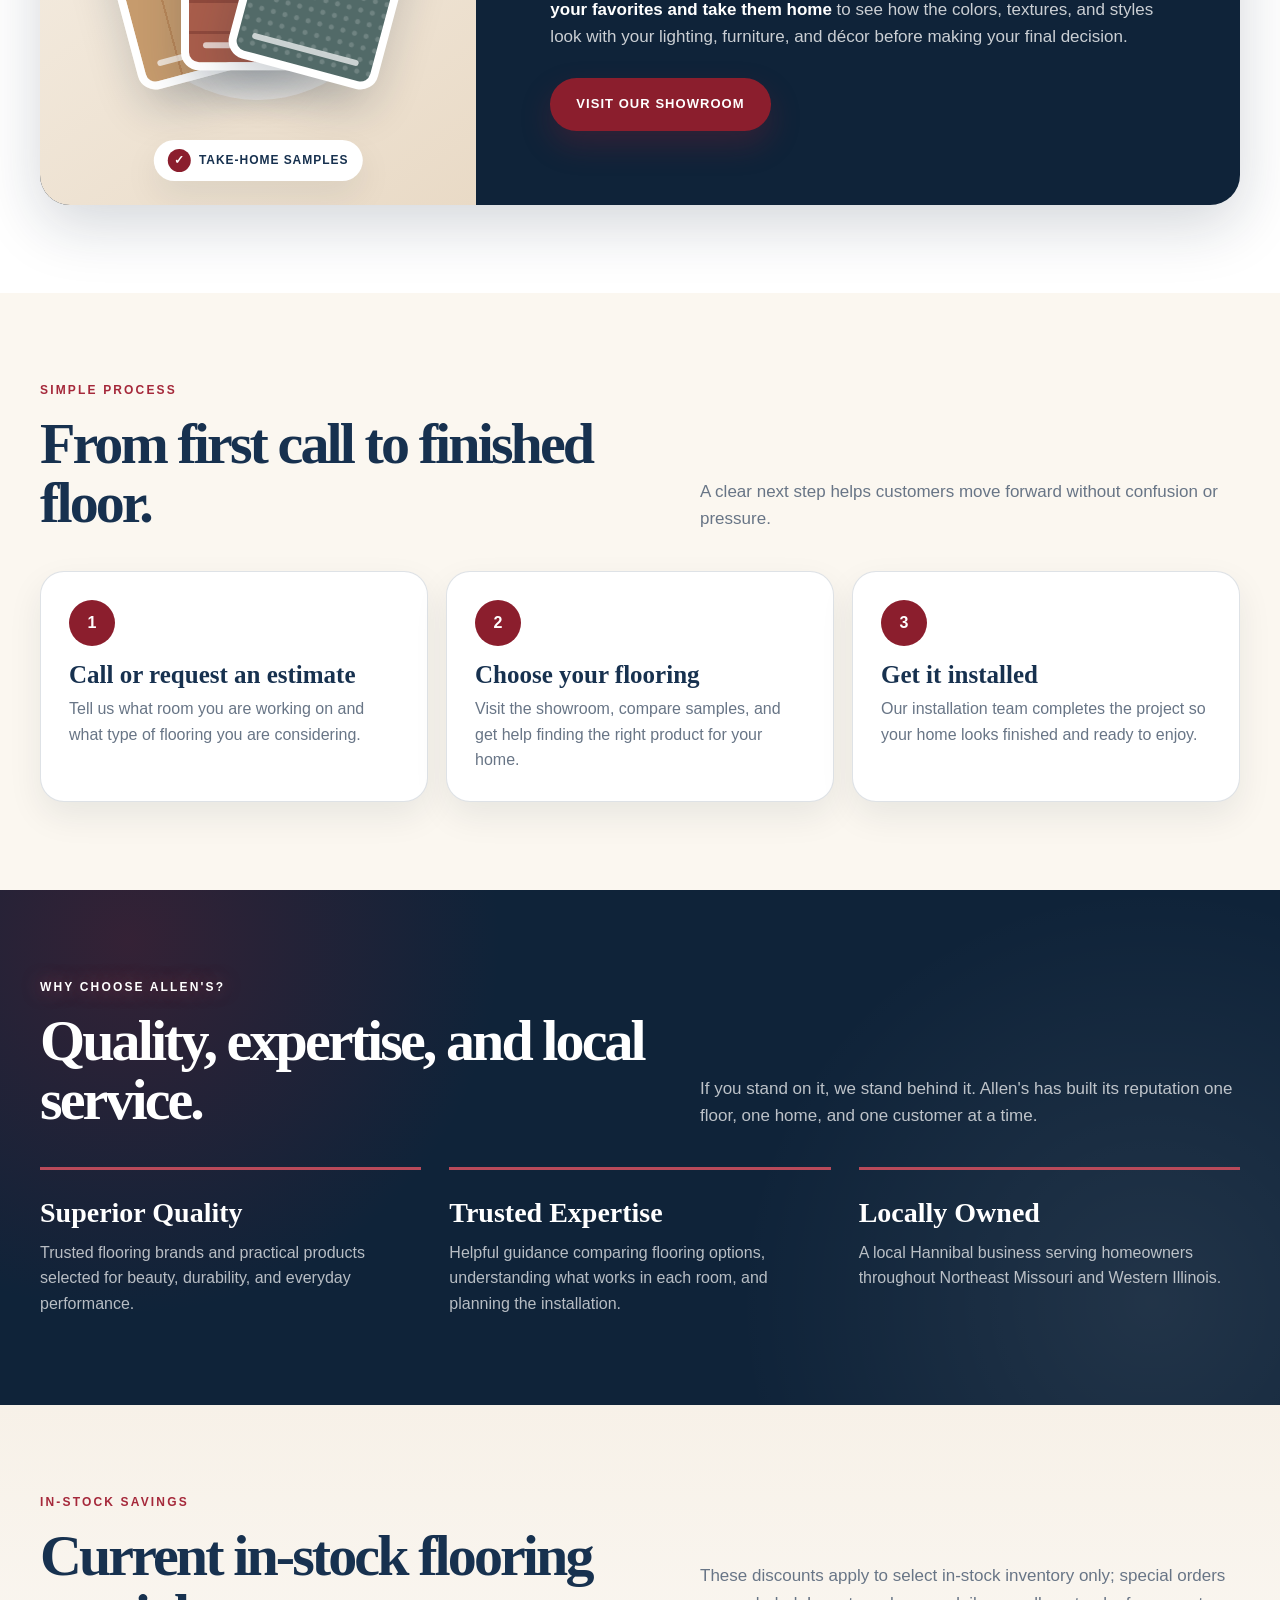
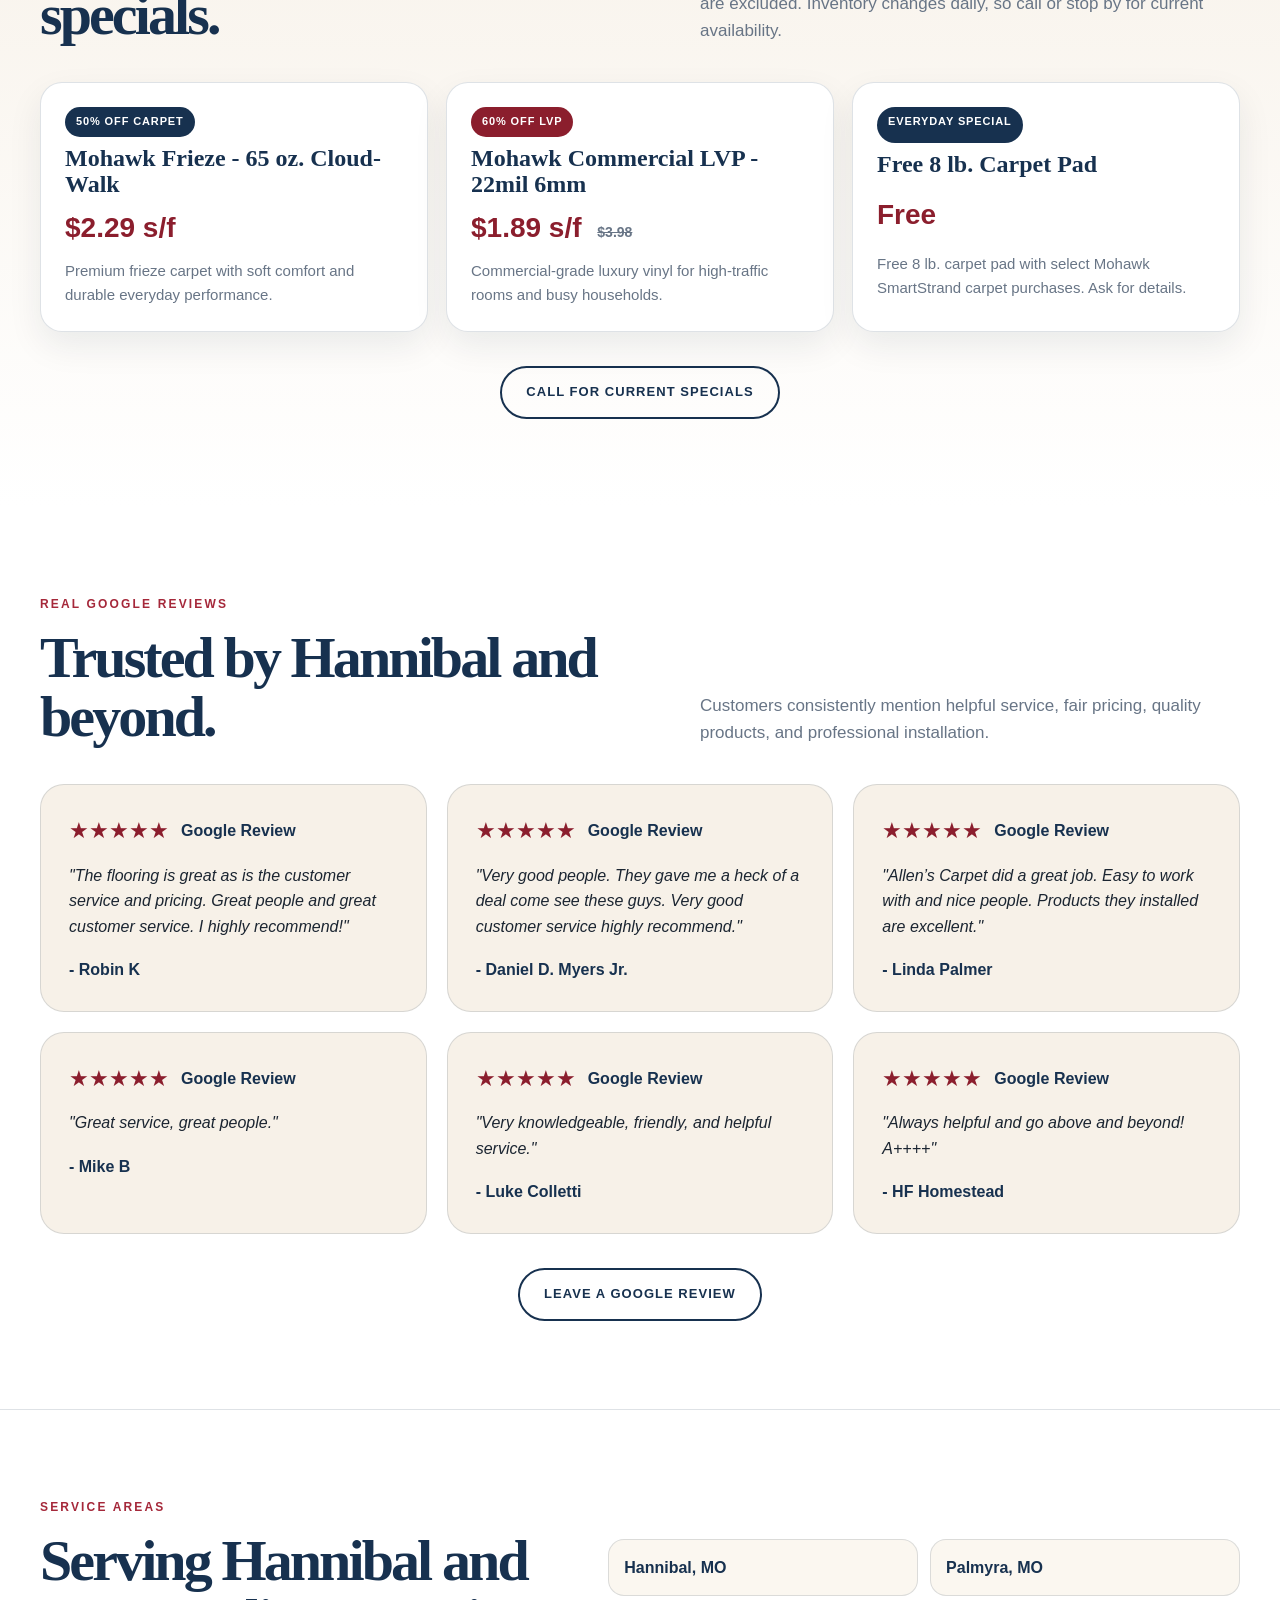
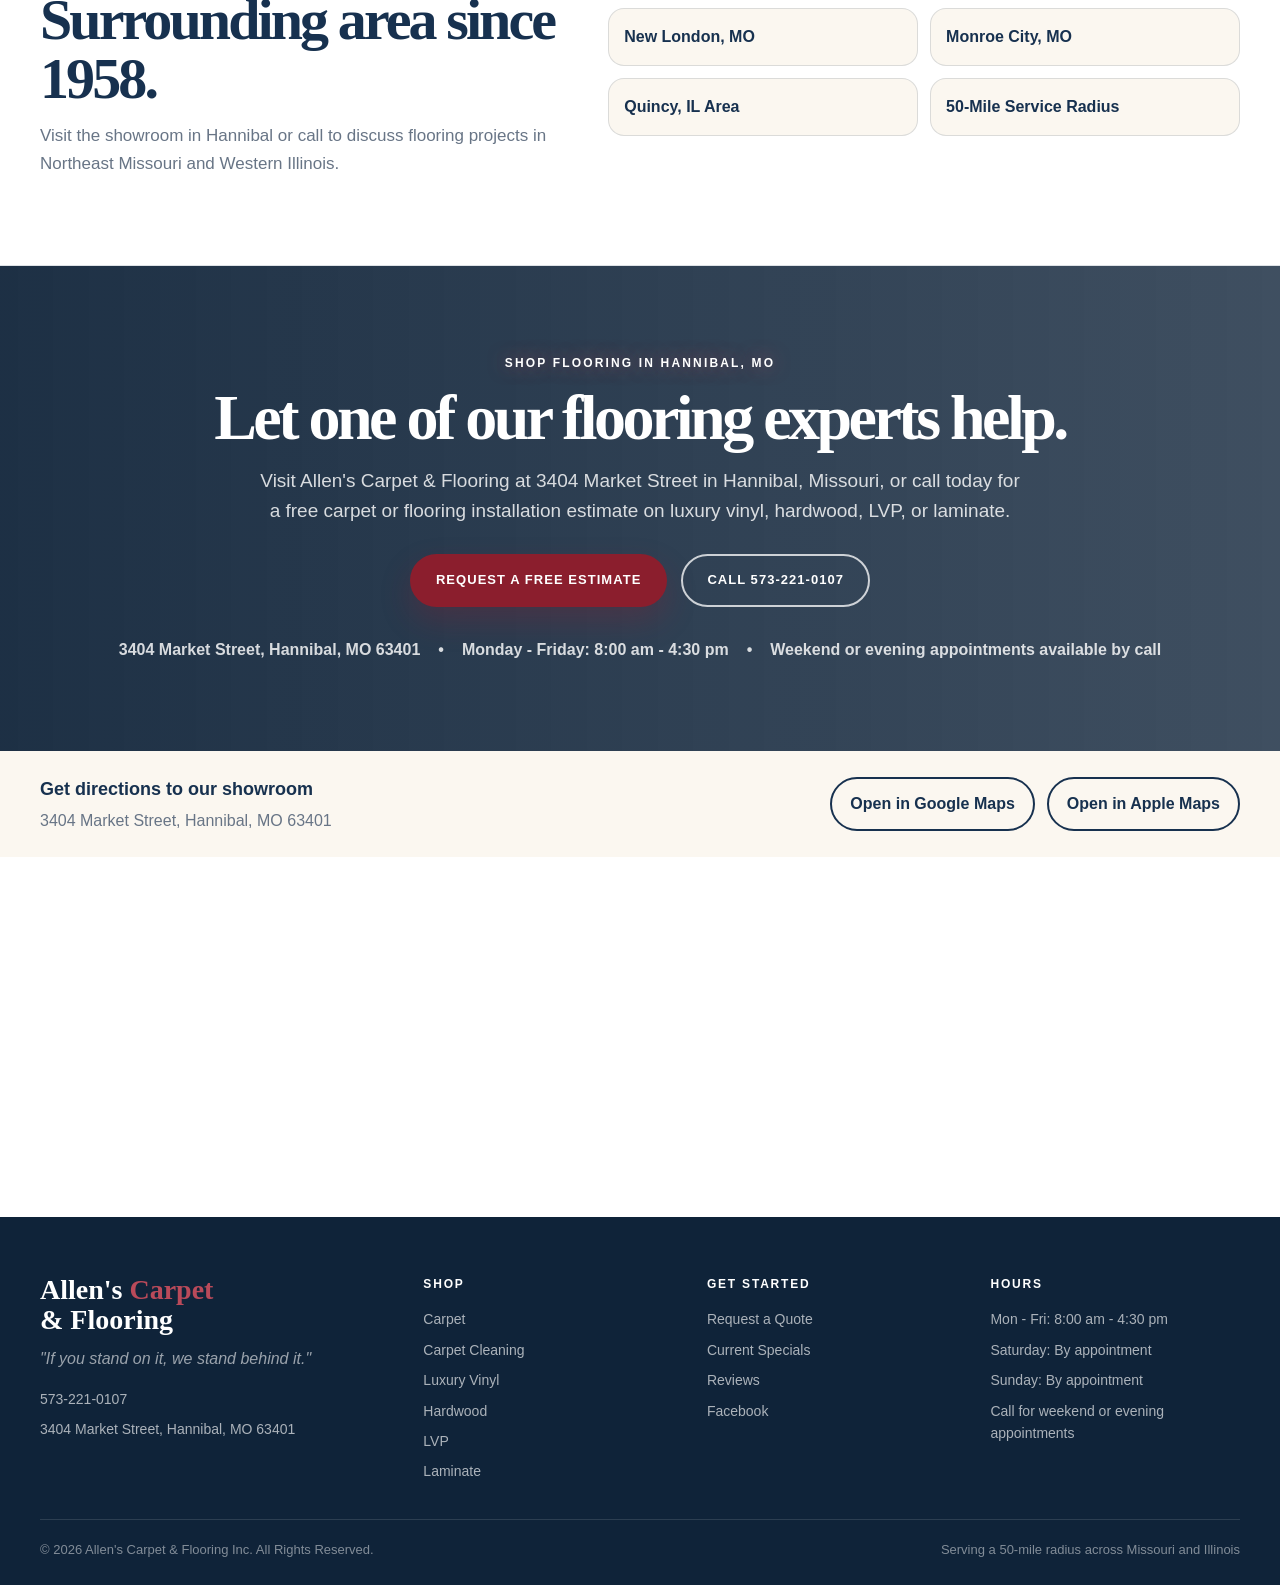
==== commit 407fa0a7: "Add carpet cleaning service page" ====
--- a/index.html
+++ b/index.html
@@ -4,7 +4,7 @@
   <meta charset="UTF-8" />
   <meta name="viewport" content="width=device-width, initial-scale=1.0" />
   <title>Allen's Carpet & Flooring | Carpet, LVP & Flooring Store in Hannibal, MO</title>
-  <meta name="description" content="Allen’s Carpet & Flooring offers carpet, LVP, laminate, hardwood, flooring installation, and free estimates in Hannibal, MO and the nearby Quincy, IL area." />
+  <meta name="description" content="Allen’s Carpet & Flooring offers carpet cleaning, carpet, LVP, laminate, hardwood, flooring installation, and free estimates in Hannibal, MO and the nearby Quincy, IL area." />
   <meta name="robots" content="index, follow, max-image-preview:large" />
   <meta name="theme-color" content="#17314f" />
   <link rel="canonical" href="https://allenscarpetinc.com/" />
@@ -38,7 +38,7 @@
     "url": "https://allenscarpetinc.com/",
     "image": "https://allenscarpetinc.com/assets/flooring-showroom-hero.jpg",
     "telephone": "+1-573-221-0107",
-    "description": "Flooring store and showroom in Hannibal, Missouri offering carpet, luxury vinyl plank, laminate, hardwood, flooring installation, and free estimates.",
+    "description": "Flooring store and showroom in Hannibal, Missouri offering carpet cleaning, carpet, luxury vinyl plank, laminate, hardwood, flooring installation, and free estimates.",
     "slogan": "If you stand on it, we stand behind it.",
     "foundingDate": "1958",
     "priceRange": "$$",
@@ -106,6 +106,10 @@
         {
           "@type": "OfferCatalog",
           "name": "Flooring Installation"
+        },
+        {
+          "@type": "OfferCatalog",
+          "name": "Carpet Cleaning"
         }
       ]
     },
@@ -249,6 +253,13 @@
     .sample-preview p { max-width: 740px; margin: 22px 0 28px; color: rgba(255,255,255,.78); font-size: 17px; }
     .sample-preview p strong { color: var(--white); }
 
+    .cleaning-feature { background: var(--cream-light); padding: 0 0 88px; }
+    .cleaning-card { display: grid; grid-template-columns: minmax(0, 1.15fr) minmax(320px, .85fr); overflow: hidden; border: 1px solid var(--line); border-radius: 30px; background: var(--white); box-shadow: var(--shadow); }
+    .cleaning-card img { width: 100%; height: 100%; min-height: 430px; object-fit: cover; }
+    .cleaning-copy { display: flex; flex-direction: column; justify-content: center; align-items: flex-start; padding: clamp(34px, 5vw, 64px); }
+    .cleaning-copy h2 { color: var(--navy); font-family: var(--serif); font-size: clamp(38px, 4.5vw, 58px); line-height: 1; letter-spacing: -.05em; }
+    .cleaning-copy p { margin: 20px 0 26px; color: var(--muted); font-size: 17px; }
+
     .why { background: var(--navy-dark); color: var(--white); position: relative; overflow: hidden; }
     .why::before { content: ""; position: absolute; inset: 0; background: radial-gradient(circle at 10% 10%, rgba(139,30,45,.3), transparent 30%), radial-gradient(circle at 90% 80%, rgba(255,255,255,.08), transparent 34%); pointer-events: none; }
     .why .container { position: relative; z-index: 2; }
@@ -333,6 +344,8 @@
 
     @media (max-width: 850px) {
       .sample-preview-card { grid-template-columns: 1fr; }
+      .cleaning-card { grid-template-columns: 1fr; }
+      .cleaning-card img { min-height: 300px; }
       .sample-preview-visual { min-height: 300px; }
       .sample-board { width: 132px; height: 205px; }
       .sample-preview-content { padding: 44px; }
@@ -390,6 +403,7 @@
 
       <ul class="nav-links" aria-label="Primary navigation">
         <li><a href="#products">Products</a></li>
+        <li><a href="/carpet-cleaning">Carpet Cleaning</a></li>
         <li><a href="#specials">Specials</a></li>
         <li><a href="#process">Process</a></li>
         <li><a href="#why">Why Allen's</a></li>
@@ -406,6 +420,7 @@
 
     <nav class="mobile-menu" id="mobileMenu" aria-label="Mobile navigation">
       <a href="#products">Products</a>
+      <a href="/carpet-cleaning">Carpet Cleaning</a>
       <a href="#specials">Specials</a>
       <a href="#process">Process</a>
       <a href="#why">Why Allen's</a>
@@ -422,7 +437,7 @@
         <div>
           <span class="eyebrow">Hannibal's trusted flooring showroom</span>
           <h1>Beautiful Floors. Local Service. Expert Installation.</h1>
-          <p>Carpet, luxury vinyl, hardwood, LVP, laminate, and expert installation from Allen's Carpet & Flooring in Hannibal, Missouri.</p>
+          <p>Carpet cleaning, carpet, luxury vinyl, hardwood, LVP, laminate, and expert installation from Allen's Carpet & Flooring in Hannibal, Missouri.</p>
 
           <div class="hero-actions">
             <a class="btn btn-primary scheduling-cta" href="/contact#schedule">Schedule Your Free In-Home Estimate</a>
@@ -445,8 +460,9 @@
             <input type="tel" name="Phone" placeholder="Phone" autocomplete="tel" inputmode="tel" maxlength="30" required />
             <input type="email" name="Email" placeholder="Email (optional)" aria-label="Email (optional)" autocomplete="email" inputmode="email" maxlength="254" />
             <select name="Flooring Type" required>
-              <option value="">What type of flooring?</option>
+              <option value="">What flooring or service do you need?</option>
               <option>Carpet</option>
+              <option>Carpet Cleaning</option>
               <option>Luxury Vinyl Plank</option>
               <option>Hardwood</option>
               <option>Laminate</option>
@@ -469,6 +485,20 @@
       </div>
     </section>
 
+    <section class="cleaning-feature" aria-labelledby="cleaning-feature-heading">
+      <div class="container">
+        <div class="cleaning-card">
+          <img src="assets/carpet-cleaning-family-room.jpg" alt="Family-room carpet shown before and after professional cleaning" loading="lazy" width="1776" height="1016" />
+          <div class="cleaning-copy">
+            <span class="eyebrow">Now offering carpet cleaning</span>
+            <h2 id="cleaning-feature-heading">Refresh the carpet you already love.</h2>
+            <p>Professional carpet cleaning can lift everyday soil, improve the look of busy pathways, and help rooms feel cared for again. See examples and learn what to expect.</p>
+            <a class="btn btn-primary" href="/carpet-cleaning">Explore Carpet Cleaning</a>
+          </div>
+        </div>
+      </div>
+    </section>
+
     <div class="quick-actions">
       <div class="container quick-grid">
         <a class="quick-card" href="tel:5732210107"><span>☎</span> Call Now</a>
@@ -739,6 +769,7 @@
           <div class="footer-heading">Shop</div>
           <div class="footer-links">
             <a href="#products">Carpet</a>
+            <a href="/carpet-cleaning">Carpet Cleaning</a>
             <a href="#products">Luxury Vinyl</a>
             <a href="#products">Hardwood</a>
             <a href="#products">LVP</a>
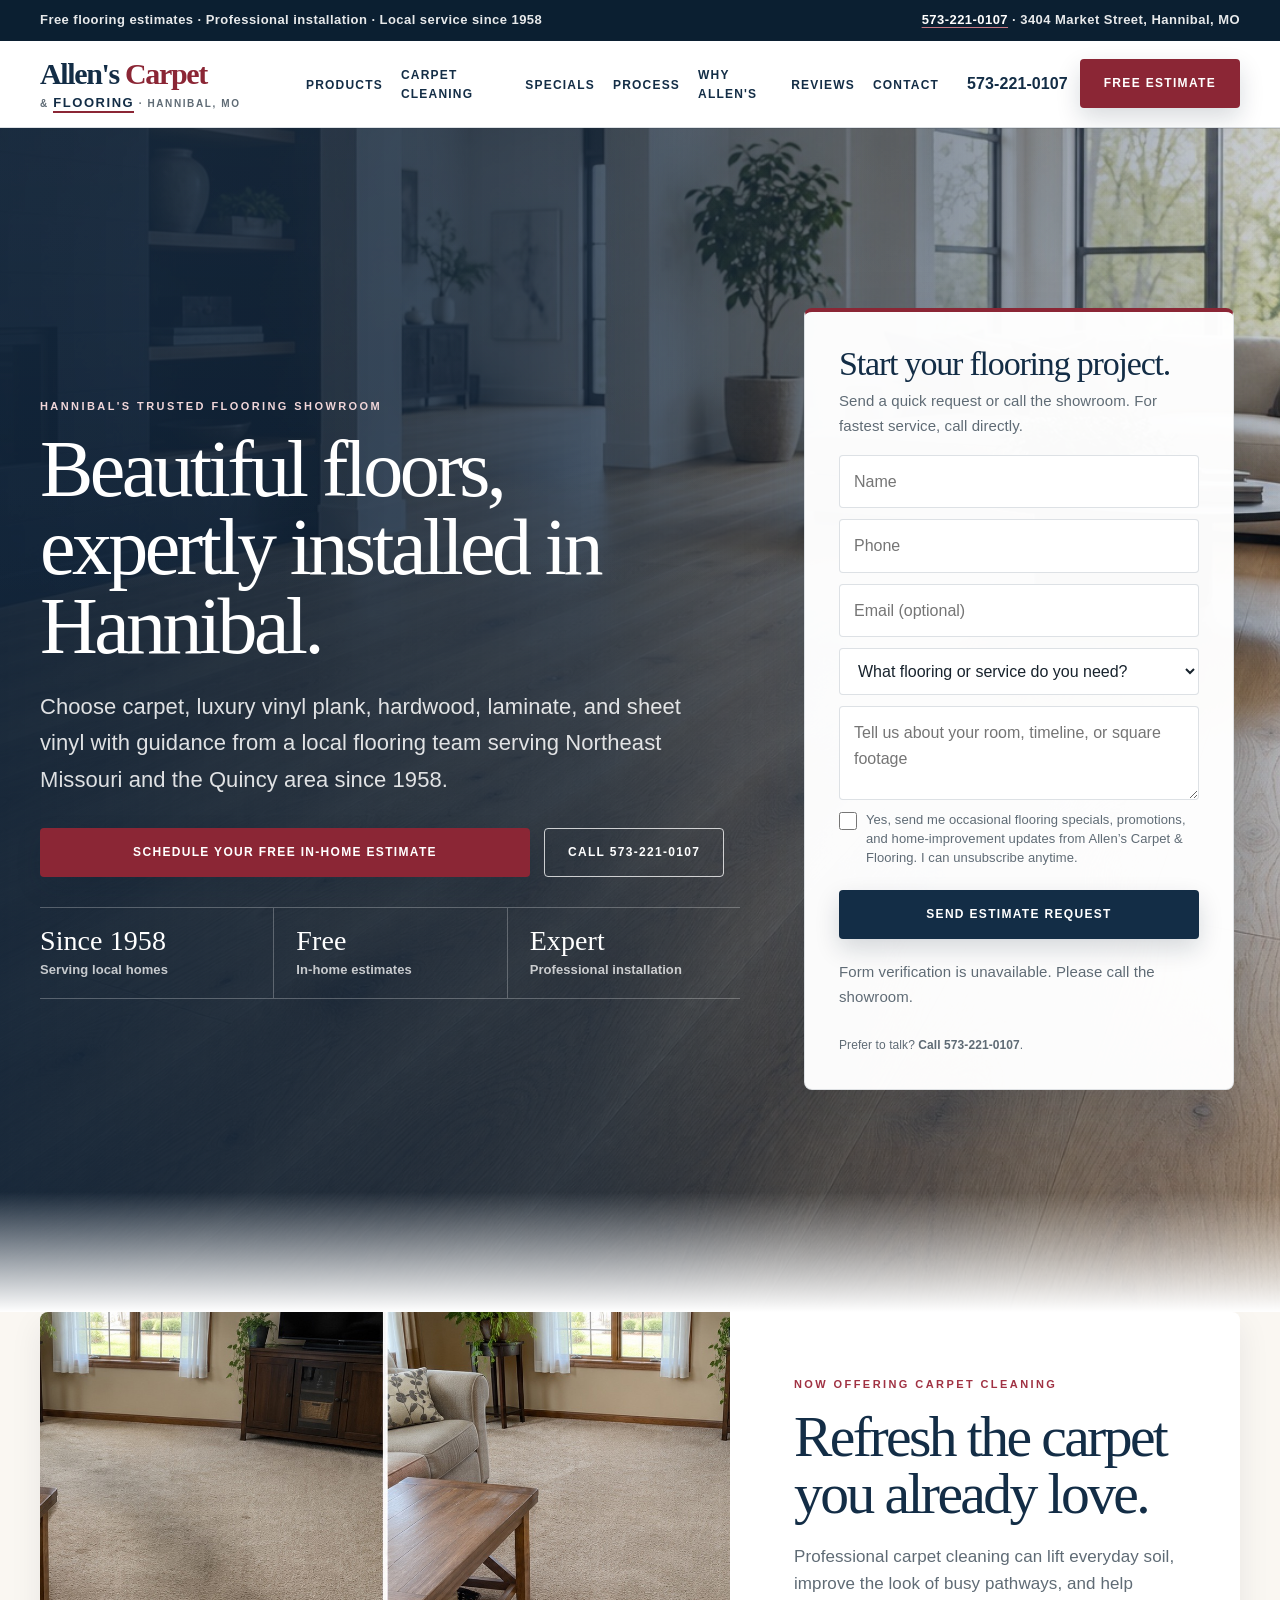
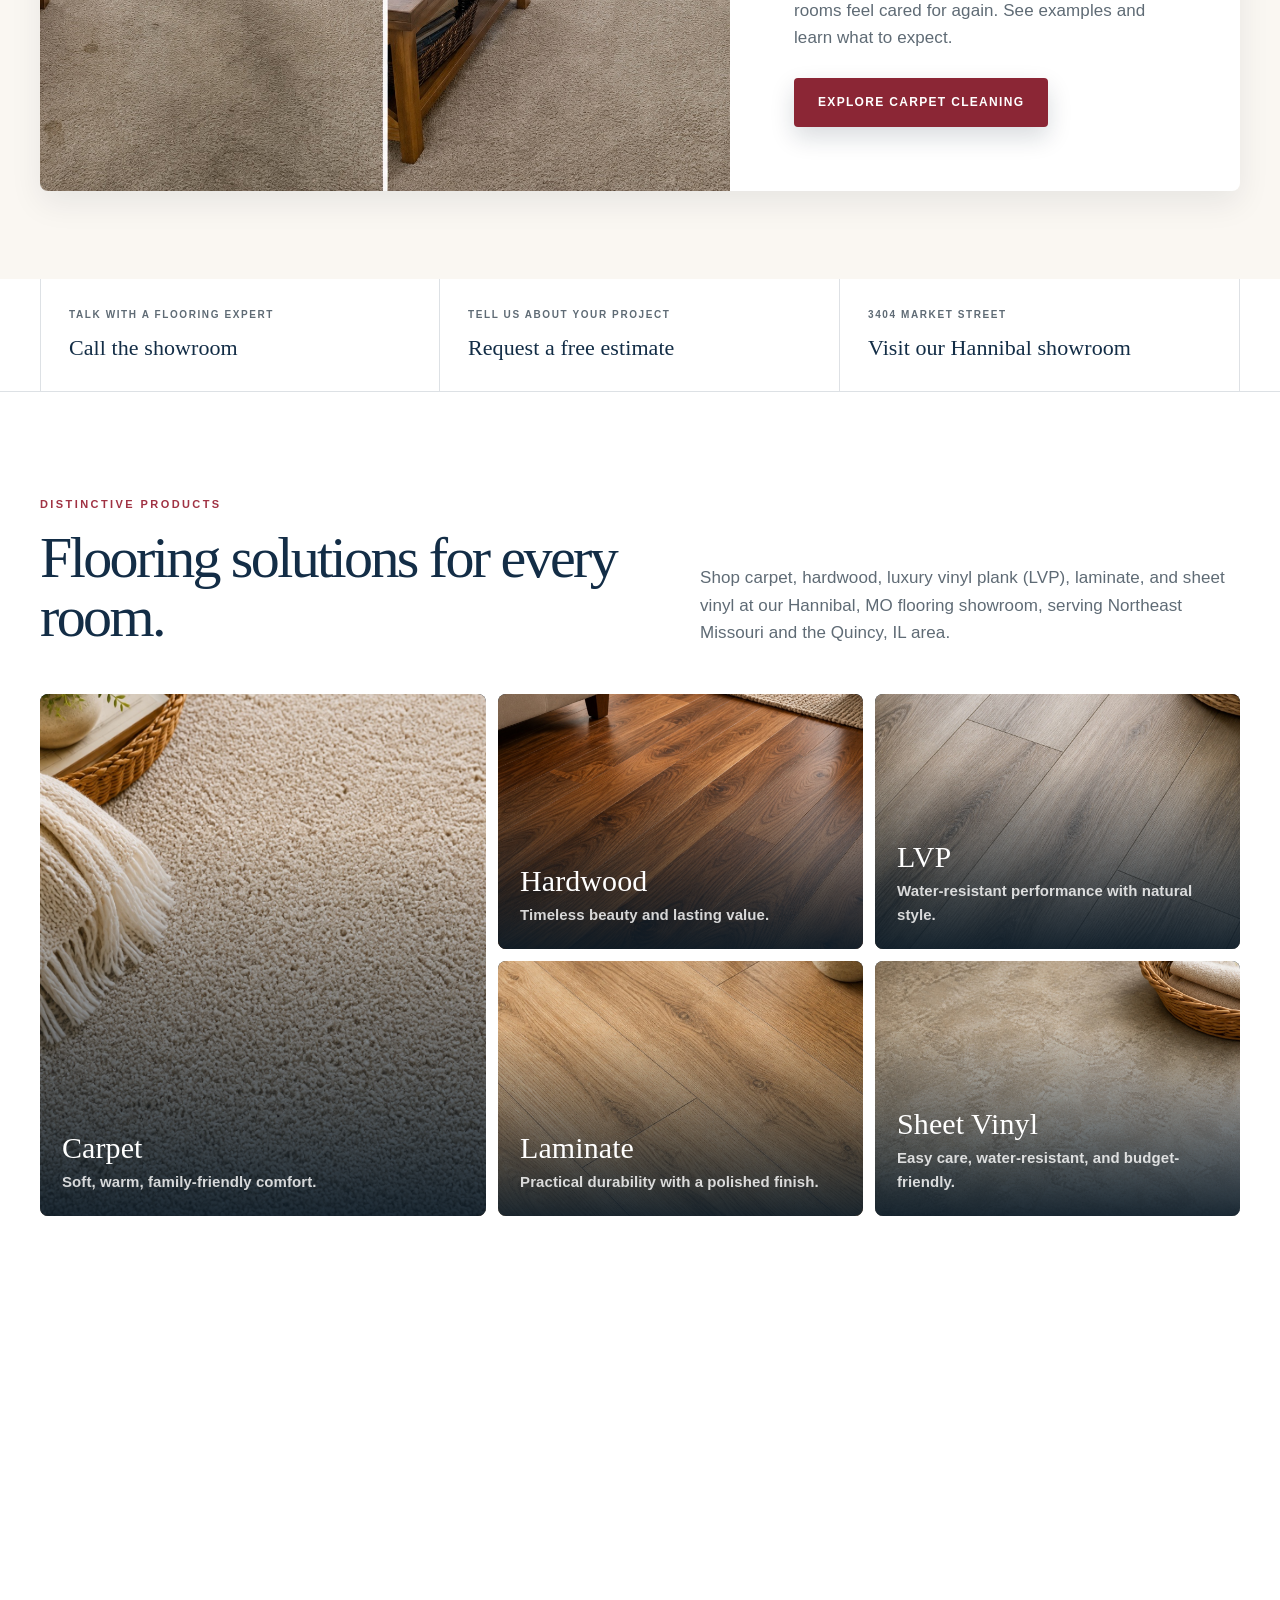
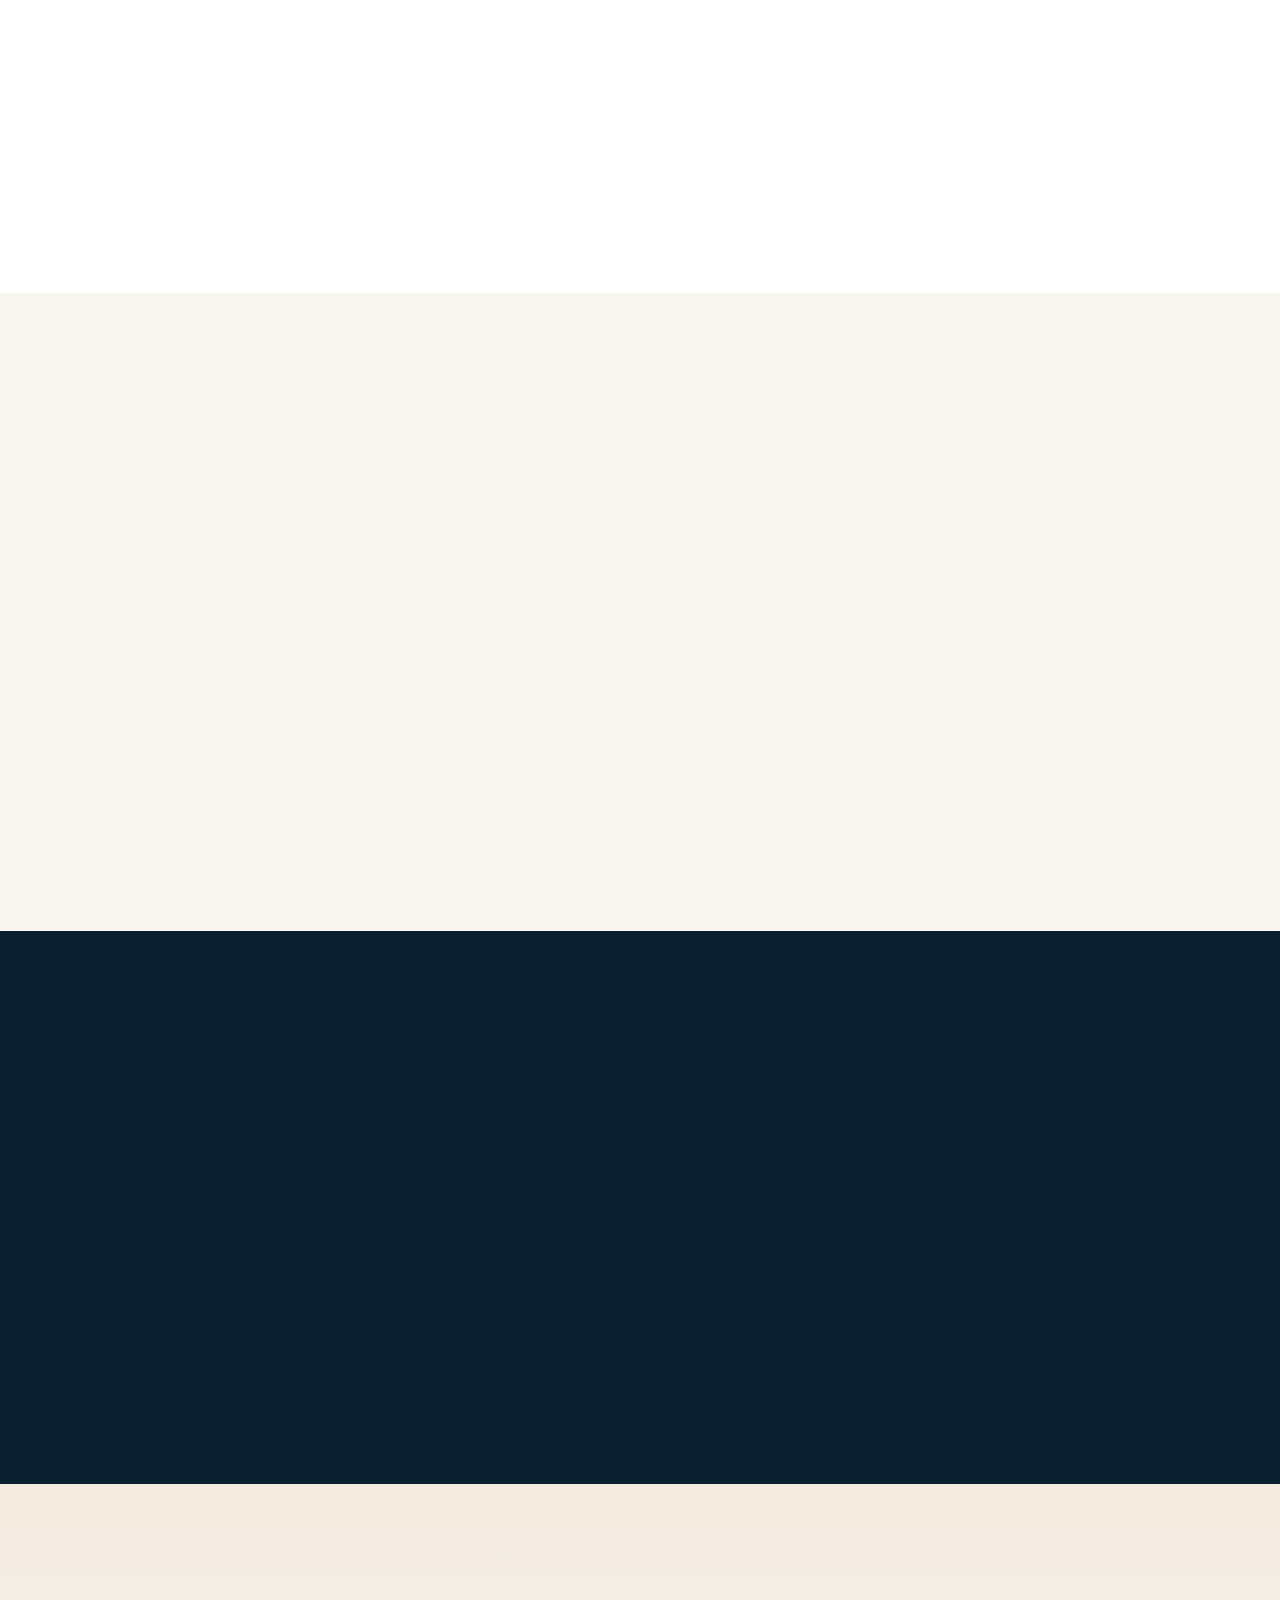
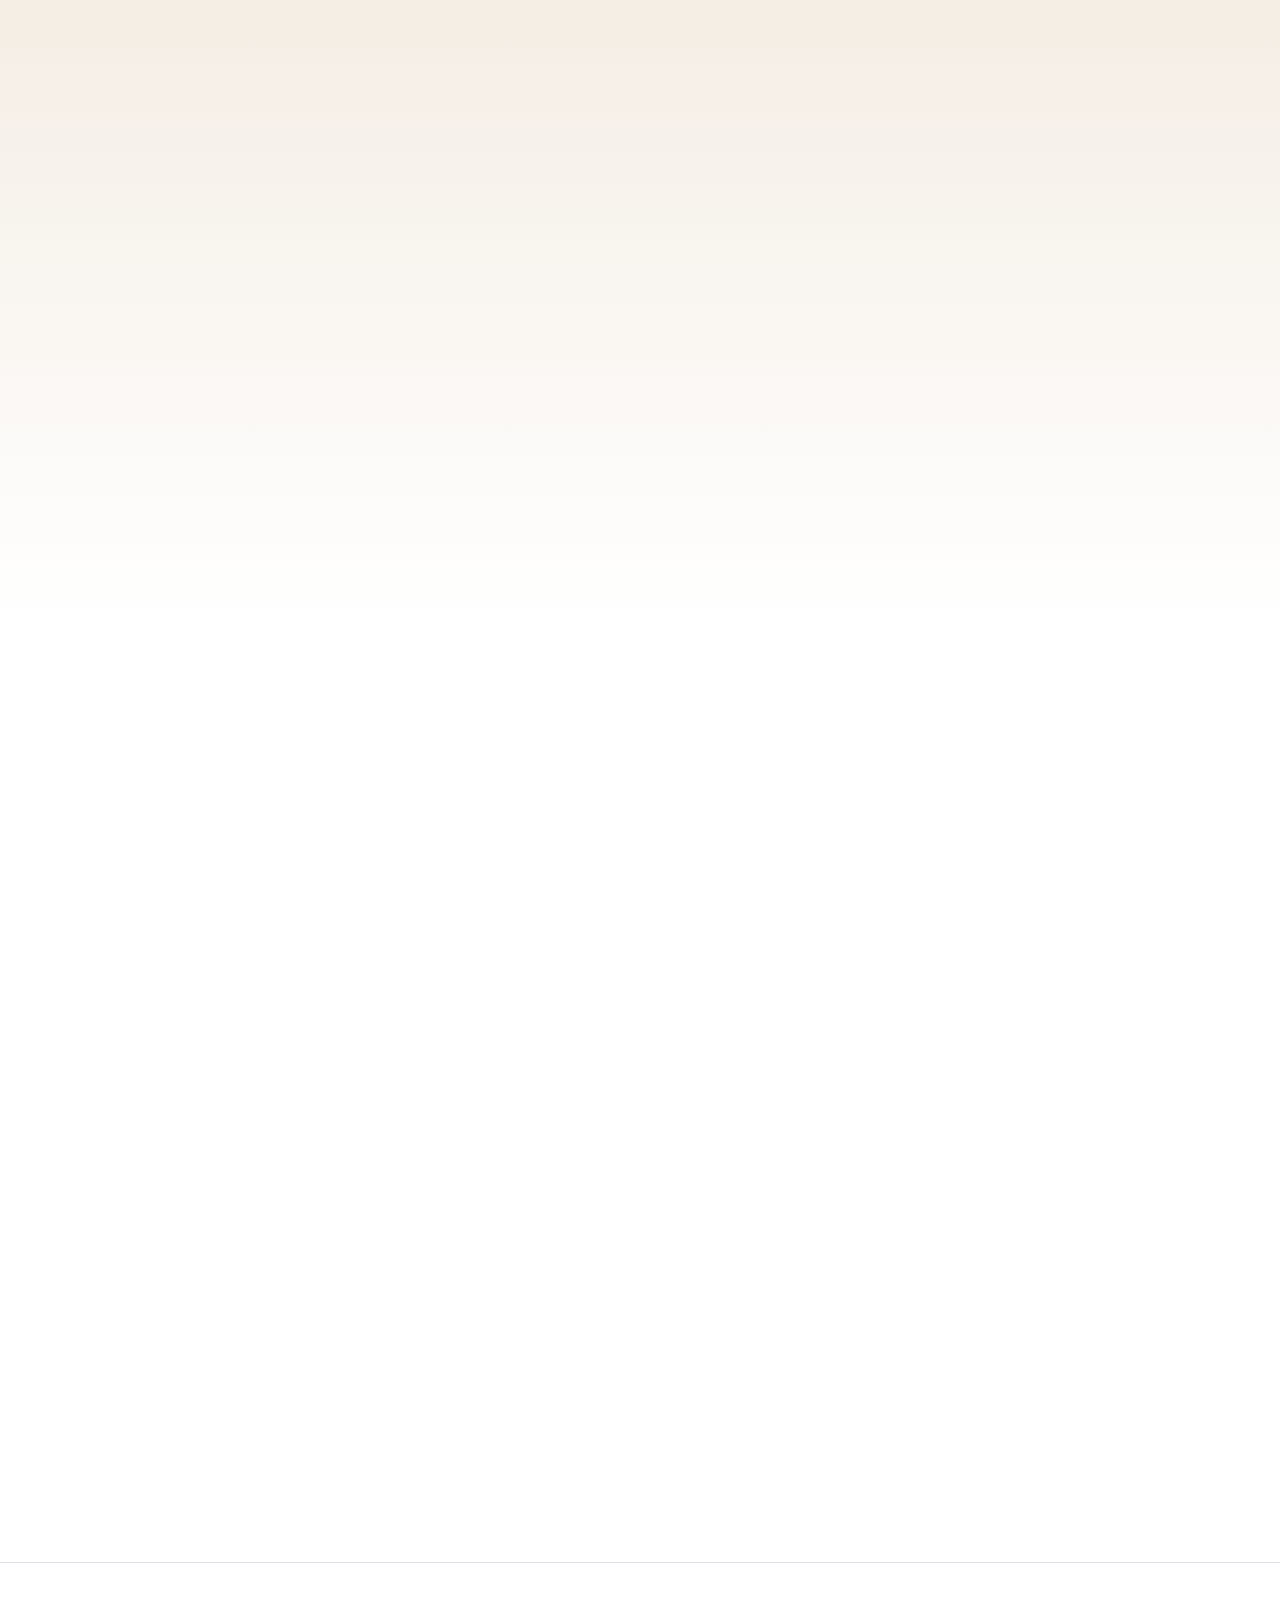
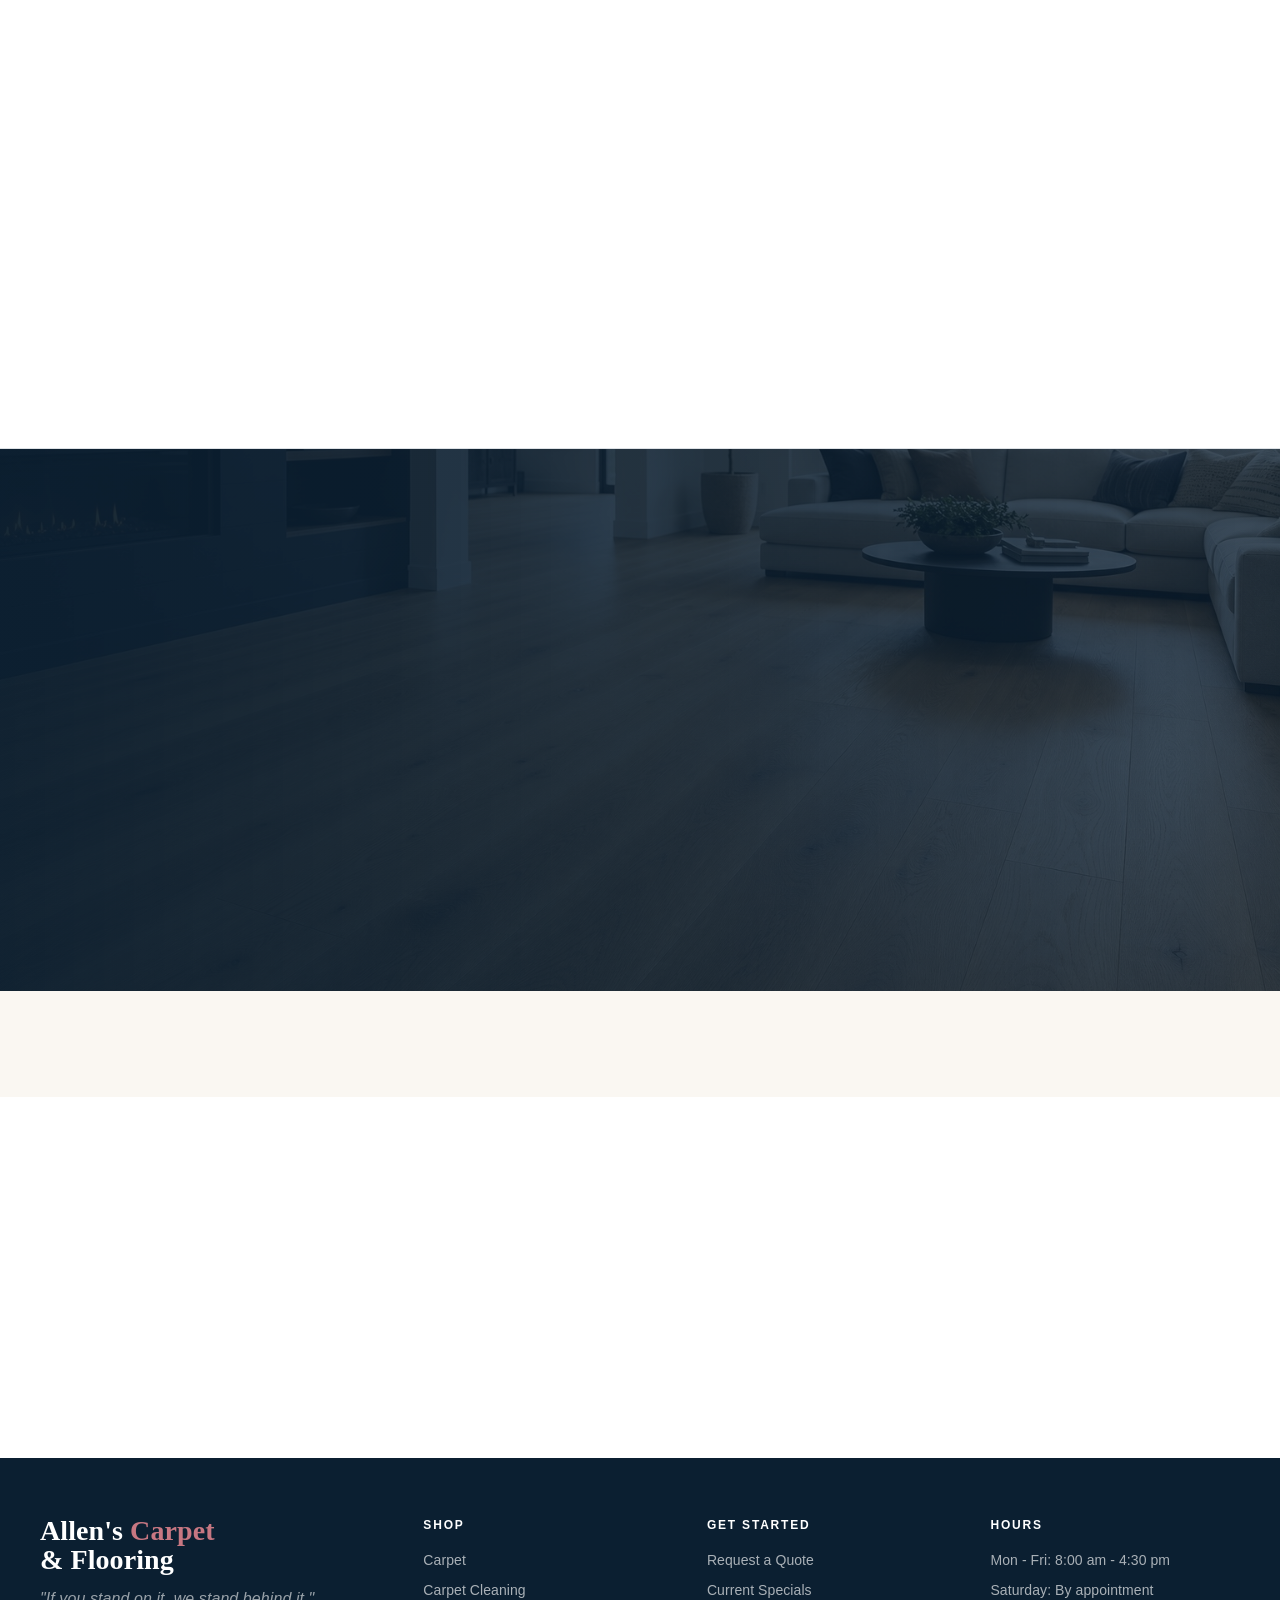
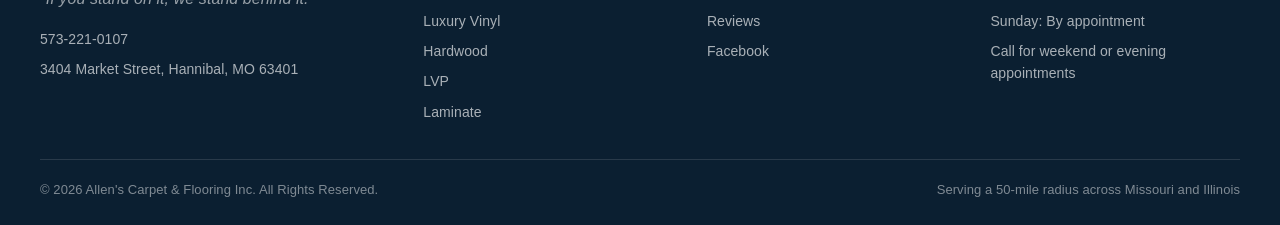
==== commit d925491d: "Polish site design and expand SEO" ====
--- a/index.html
+++ b/index.html
@@ -3,17 +3,18 @@
 <head>
   <meta charset="UTF-8" />
   <meta name="viewport" content="width=device-width, initial-scale=1.0" />
-  <title>Allen's Carpet & Flooring | Carpet, LVP & Flooring Store in Hannibal, MO</title>
-  <meta name="description" content="Allen’s Carpet & Flooring offers carpet cleaning, carpet, LVP, laminate, hardwood, flooring installation, and free estimates in Hannibal, MO and the nearby Quincy, IL area." />
+  <title>Flooring Store in Hannibal, MO | Allen's Carpet & Flooring</title>
+  <meta name="description" content="Shop carpet, luxury vinyl plank, hardwood, laminate and sheet vinyl with professional installation. Free estimates from Allen’s in Hannibal, MO." />
   <meta name="robots" content="index, follow, max-image-preview:large" />
-  <meta name="theme-color" content="#17314f" />
+  <meta name="theme-color" content="#132d46" />
   <link rel="canonical" href="https://allenscarpetinc.com/" />
+  <link rel="preload" as="image" href="assets/flooring-showroom-hero.jpg" fetchpriority="high" />
   <link rel="icon" href="favicon.ico" sizes="32x32" />
   <link rel="icon" type="image/png" sizes="32x32" href="assets/favicon-32x32.png" />
   <link rel="icon" type="image/png" sizes="512x512" href="assets/favicon.png" />
   <link rel="apple-touch-icon" sizes="180x180" href="assets/apple-touch-icon.png" />
-  <meta property="og:title" content="Allen's Carpet & Flooring | Carpet, LVP & Flooring Store in Hannibal, MO" />
-  <meta property="og:description" content="Allen’s Carpet & Flooring offers carpet, LVP, laminate, hardwood, flooring installation, and free estimates in Hannibal, MO and the nearby Quincy, IL area." />
+  <meta property="og:title" content="Flooring Store in Hannibal, MO | Allen's Carpet & Flooring" />
+  <meta property="og:description" content="Carpet, luxury vinyl plank, hardwood, laminate and sheet vinyl with professional installation from a local flooring store serving Hannibal since 1958." />
   <meta property="og:type" content="website" />
   <meta property="og:url" content="https://allenscarpetinc.com/" />
   <meta property="og:site_name" content="Allen's Carpet & Flooring" />
@@ -24,97 +25,92 @@
   <meta property="og:image:height" content="1024" />
   <meta property="og:image:alt" content="Wide-plank flooring in a bright modern living room" />
   <meta name="twitter:card" content="summary_large_image" />
-  <meta name="twitter:title" content="Allen's Carpet & Flooring | Carpet, LVP & Flooring Store in Hannibal, MO" />
-  <meta name="twitter:description" content="Allen’s Carpet & Flooring offers carpet, LVP, laminate, hardwood, flooring installation, and free estimates in Hannibal, MO and the nearby Quincy, IL area." />
+  <meta name="twitter:title" content="Flooring Store in Hannibal, MO | Allen's Carpet & Flooring" />
+  <meta name="twitter:description" content="Carpet, LVP, hardwood, laminate and sheet vinyl with professional installation from a local flooring store serving Hannibal since 1958." />
   <meta name="twitter:image" content="https://allenscarpetinc.com/assets/flooring-showroom-hero.jpg" />
   <meta name="twitter:image:alt" content="Wide-plank flooring in a bright modern living room" />
 
   <script type="application/ld+json">
   {
     "@context": "https://schema.org",
-    "@type": "HomeAndConstructionBusiness",
-    "@id": "https://allenscarpetinc.com/#business",
-    "name": "Allen's Carpet & Flooring Inc.",
-    "url": "https://allenscarpetinc.com/",
-    "image": "https://allenscarpetinc.com/assets/flooring-showroom-hero.jpg",
-    "telephone": "+1-573-221-0107",
-    "description": "Flooring store and showroom in Hannibal, Missouri offering carpet cleaning, carpet, luxury vinyl plank, laminate, hardwood, flooring installation, and free estimates.",
-    "slogan": "If you stand on it, we stand behind it.",
-    "foundingDate": "1958",
-    "priceRange": "$$",
-    "address": {
-      "@type": "PostalAddress",
-      "streetAddress": "3404 Market Street",
-      "addressLocality": "Hannibal",
-      "addressRegion": "MO",
-      "postalCode": "63401",
-      "addressCountry": "US"
-    },
-    "openingHoursSpecification": {
-      "@type": "OpeningHoursSpecification",
-      "dayOfWeek": [
-        "Monday",
-        "Tuesday",
-        "Wednesday",
-        "Thursday",
-        "Friday"
-      ],
-      "opens": "08:00",
-      "closes": "16:30"
-    },
-    "areaServed": [
+    "@graph": [
       {
-        "@type": "City",
-        "name": "Hannibal",
-        "addressRegion": "MO"
-      },
-      {
-        "@type": "City",
-        "name": "Quincy",
-        "addressRegion": "IL"
-      },
-      {
-        "@type": "GeoCircle",
-        "geoMidpoint": {
+        "@type": ["HomeAndConstructionBusiness", "Store"],
+        "@id": "https://allenscarpetinc.com/#business",
+        "name": "Allen's Carpet & Flooring Inc.",
+        "url": "https://allenscarpetinc.com/",
+        "logo": "https://allenscarpetinc.com/assets/favicon.png",
+        "image": "https://allenscarpetinc.com/assets/flooring-showroom-hero.jpg",
+        "telephone": "+1-573-221-0107",
+        "description": "Flooring store and showroom in Hannibal, Missouri offering carpet, luxury vinyl plank, laminate, hardwood, sheet vinyl, professional installation, carpet cleaning, and free estimates.",
+        "slogan": "If you stand on it, we stand behind it.",
+        "foundingDate": "1958",
+        "priceRange": "$$",
+        "address": {
+          "@type": "PostalAddress",
+          "streetAddress": "3404 Market Street",
+          "addressLocality": "Hannibal",
+          "addressRegion": "MO",
+          "postalCode": "63401",
+          "addressCountry": "US"
+        },
+        "geo": {
           "@type": "GeoCoordinates",
           "latitude": 39.7084,
           "longitude": -91.3585
         },
-        "geoRadius": 80467
+        "hasMap": "https://www.google.com/maps/search/?api=1&query=3404%20Market%20Street%2C%20Hannibal%2C%20MO%2063401",
+        "openingHoursSpecification": {
+          "@type": "OpeningHoursSpecification",
+          "dayOfWeek": ["Monday", "Tuesday", "Wednesday", "Thursday", "Friday"],
+          "opens": "08:00",
+          "closes": "16:30"
+        },
+        "areaServed": [
+          { "@type": "City", "name": "Hannibal", "addressRegion": "MO" },
+          { "@type": "City", "name": "Palmyra", "addressRegion": "MO" },
+          { "@type": "City", "name": "New London", "addressRegion": "MO" },
+          { "@type": "City", "name": "Monroe City", "addressRegion": "MO" },
+          { "@type": "City", "name": "Quincy", "addressRegion": "IL" },
+          {
+            "@type": "GeoCircle",
+            "geoMidpoint": { "@type": "GeoCoordinates", "latitude": 39.7084, "longitude": -91.3585 },
+            "geoRadius": 80467
+          }
+        ],
+        "hasOfferCatalog": {
+          "@type": "OfferCatalog",
+          "name": "Flooring Products and Services",
+          "itemListElement": [
+            { "@type": "OfferCatalog", "name": "Carpet and Carpet Installation" },
+            { "@type": "OfferCatalog", "name": "Luxury Vinyl Plank and LVP Flooring" },
+            { "@type": "OfferCatalog", "name": "Laminate Flooring" },
+            { "@type": "OfferCatalog", "name": "Hardwood Flooring" },
+            { "@type": "OfferCatalog", "name": "Sheet Vinyl Flooring" },
+            { "@type": "OfferCatalog", "name": "Flooring Installation" },
+            { "@type": "OfferCatalog", "name": "Carpet Cleaning" }
+          ]
+        },
+        "sameAs": ["https://www.facebook.com/allenscarpet"]
+      },
+      {
+        "@type": "WebSite",
+        "@id": "https://allenscarpetinc.com/#website",
+        "url": "https://allenscarpetinc.com/",
+        "name": "Allen's Carpet & Flooring",
+        "publisher": { "@id": "https://allenscarpetinc.com/#business" },
+        "inLanguage": "en-US"
+      },
+      {
+        "@type": "WebPage",
+        "@id": "https://allenscarpetinc.com/#webpage",
+        "url": "https://allenscarpetinc.com/",
+        "name": "Flooring Store in Hannibal, MO | Allen's Carpet & Flooring",
+        "isPartOf": { "@id": "https://allenscarpetinc.com/#website" },
+        "about": { "@id": "https://allenscarpetinc.com/#business" },
+        "primaryImageOfPage": { "@type": "ImageObject", "url": "https://allenscarpetinc.com/assets/flooring-showroom-hero.jpg" },
+        "inLanguage": "en-US"
       }
-    ],
-    "hasOfferCatalog": {
-      "@type": "OfferCatalog",
-      "name": "Flooring Products and Installation",
-      "itemListElement": [
-        {
-          "@type": "OfferCatalog",
-          "name": "Carpet and Carpet Installation"
-        },
-        {
-          "@type": "OfferCatalog",
-          "name": "Luxury Vinyl Plank and LVP Flooring"
-        },
-        {
-          "@type": "OfferCatalog",
-          "name": "Laminate Flooring"
-        },
-        {
-          "@type": "OfferCatalog",
-          "name": "Hardwood Flooring"
-        },
-        {
-          "@type": "OfferCatalog",
-          "name": "Flooring Installation"
-        },
-        {
-          "@type": "OfferCatalog",
-          "name": "Carpet Cleaning"
-        }
-      ]
-    },
-    "sameAs": [
-      "https://www.facebook.com/allenscarpet"
     ]
   }
   </script>
@@ -384,9 +380,11 @@
     }
   </style>
   <link rel="stylesheet" href="assets/scheduling.css" />
+  <link rel="stylesheet" href="assets/premium.css" />
 </head>
 
 <body>
+  <a class="skip-link" href="#top">Skip to main content</a>
   <div class="top-strip">
     <div class="container">
       <div>Free flooring estimates · Professional installation · Local service since 1958</div>
@@ -436,18 +434,17 @@
       <div class="container">
         <div>
           <span class="eyebrow">Hannibal's trusted flooring showroom</span>
-          <h1>Beautiful Floors. Local Service. Expert Installation.</h1>
-          <p>Carpet cleaning, carpet, luxury vinyl, hardwood, LVP, laminate, and expert installation from Allen's Carpet & Flooring in Hannibal, Missouri.</p>
+          <h1>Beautiful floors, expertly installed in Hannibal.</h1>
+          <p>Choose carpet, luxury vinyl plank, hardwood, laminate, and sheet vinyl with guidance from a local flooring team serving Northeast Missouri and the Quincy area since 1958.</p>
 
           <div class="hero-actions">
             <a class="btn btn-primary scheduling-cta" href="/contact#schedule">Schedule Your Free In-Home Estimate</a>
-            <a class="btn btn-primary" href="#quoteForm">Request a Free Estimate</a>
             <a class="btn btn-outline" href="tel:5732210107">Call 573-221-0107</a>
           </div>
 
           <div class="hero-proof">
+            <div class="proof"><strong>Since 1958</strong><span>Serving local homes</span></div>
             <div class="proof"><strong>Free</strong><span>In-home estimates</span></div>
-            <div class="proof"><strong>Local</strong><span>Hannibal showroom</span></div>
             <div class="proof"><strong>Expert</strong><span>Professional installation</span></div>
           </div>
         </div>
@@ -488,7 +485,7 @@
     <section class="cleaning-feature" aria-labelledby="cleaning-feature-heading">
       <div class="container">
         <div class="cleaning-card">
-          <img src="assets/carpet-cleaning-family-room.jpg" alt="Family-room carpet shown before and after professional cleaning" loading="lazy" width="1776" height="1016" />
+          <img src="assets/carpet-cleaning-family-room.jpg" alt="Family-room carpet shown before and after professional cleaning" loading="lazy" decoding="async" width="1774" height="887" />
           <div class="cleaning-copy">
             <span class="eyebrow">Now offering carpet cleaning</span>
             <h2 id="cleaning-feature-heading">Refresh the carpet you already love.</h2>
@@ -501,10 +498,9 @@
 
     <div class="quick-actions">
       <div class="container quick-grid">
-        <a class="quick-card" href="tel:5732210107"><span>☎</span> Call Now</a>
-        <a class="quick-card" href="#quoteForm"><span>✓</span> Free Estimate</a>
-        <a class="quick-card" href="#products"><span>⌂</span> Shop Flooring</a>
-        <a class="quick-card" href="#mapDirections"><span>→</span> Visit Showroom</a>
+        <a class="quick-card" href="tel:5732210107"><small>Talk with a flooring expert</small><strong>Call the showroom</strong></a>
+        <a class="quick-card" href="#quoteForm"><small>Tell us about your project</small><strong>Request a free estimate</strong></a>
+        <a class="quick-card" href="#mapDirections"><small>3404 Market Street</small><strong>Visit our Hannibal showroom</strong></a>
       </div>
     </div>
 
@@ -519,19 +515,24 @@
         </div>
 
         <div class="product-gallery">
-          <a class="product-tile product-tile-carpet large" href="#quoteForm" style="--photo:url('assets/product-carpet.jpg')">
+          <a class="product-tile product-tile-carpet large" id="carpet" href="#quoteForm">
+            <img src="assets/product-carpet.jpg" alt="" loading="lazy" decoding="async" width="1024" height="1536" />
             <div><h3>Carpet</h3><p>Soft, warm, family-friendly comfort.</p></div>
           </a>
-          <a class="product-tile" href="#quoteForm" style="--photo:url('assets/product-hardwood.jpg')">
+          <a class="product-tile" id="hardwood" href="#quoteForm">
+            <img src="assets/product-hardwood.jpg" alt="" loading="lazy" decoding="async" width="1402" height="1122" />
             <div><h3>Hardwood</h3><p>Timeless beauty and lasting value.</p></div>
           </a>
-          <a class="product-tile" href="#quoteForm" style="--photo:url('assets/product-lvp.jpg')">
+          <a class="product-tile" id="lvp" href="#quoteForm">
+            <img src="assets/product-lvp.jpg" alt="" loading="lazy" decoding="async" width="1122" height="1402" />
             <div><h3>LVP</h3><p>Water-resistant performance with natural style.</p></div>
           </a>
-          <a class="product-tile" href="#quoteForm" style="--photo:url('assets/product-laminate.jpg')">
+          <a class="product-tile" id="laminate" href="#quoteForm">
+            <img src="assets/product-laminate.jpg" alt="" loading="lazy" decoding="async" width="1122" height="1402" />
             <div><h3>Laminate</h3><p>Practical durability with a polished finish.</p></div>
           </a>
-          <a class="product-tile" href="#quoteForm" style="--photo:url('assets/product-sheet-vinyl.jpg')">
+          <a class="product-tile" id="sheet-vinyl" href="#quoteForm">
+            <img src="assets/product-sheet-vinyl.jpg" alt="" loading="lazy" decoding="async" width="1402" height="1122" />
             <div><h3>Sheet Vinyl</h3><p>Easy care, water-resistant, and budget-friendly.</p></div>
           </a>
         </div>
@@ -542,9 +543,9 @@
       <div class="container">
         <div class="sample-preview-card">
           <div class="sample-preview-visual" aria-hidden="true">
-            <span class="sample-board sample-board-one"></span>
-            <span class="sample-board sample-board-two"></span>
-            <span class="sample-board sample-board-three"></span>
+            <span class="sample-board sample-board-one"><img src="assets/product-hardwood.jpg" alt="" loading="lazy" decoding="async" width="1402" height="1122" /></span>
+            <span class="sample-board sample-board-two"><img src="assets/product-lvp.jpg" alt="" loading="lazy" decoding="async" width="1122" height="1402" /></span>
+            <span class="sample-board sample-board-three"><img src="assets/product-carpet.jpg" alt="" loading="lazy" decoding="async" width="1024" height="1536" /></span>
             <span class="sample-preview-badge"><span>✓</span> Take-home samples</span>
           </div>
           <div class="sample-preview-content">
@@ -694,7 +695,7 @@
       <div class="container area-grid">
         <div class="section-head" style="display:block;margin-bottom:0;">
           <span class="eyebrow">Service areas</span>
-          <h2>Serving Hannibal and Surrounding area since 1958.</h2>
+          <h2>Serving Hannibal and the surrounding area since 1958.</h2>
           <p style="margin-top:14px;">Visit the showroom in Hannibal or call to discuss flooring projects in Northeast Missouri and Western Illinois.</p>
         </div>
 
@@ -768,12 +769,12 @@
         <div>
           <div class="footer-heading">Shop</div>
           <div class="footer-links">
-            <a href="#products">Carpet</a>
+            <a href="#carpet">Carpet</a>
             <a href="/carpet-cleaning">Carpet Cleaning</a>
-            <a href="#products">Luxury Vinyl</a>
-            <a href="#products">Hardwood</a>
-            <a href="#products">LVP</a>
-            <a href="#products">Laminate</a>
+            <a href="#lvp">Luxury Vinyl</a>
+            <a href="#hardwood">Hardwood</a>
+            <a href="#lvp">LVP</a>
+            <a href="#laminate">Laminate</a>
           </div>
         </div>
 
--- a/assets/premium.css
+++ b/assets/premium.css
@@ -0,0 +1,563 @@
+/* Shared visual refinement for the public site. Loaded after page-specific styles. */
+:root {
+  --navy: #132d46;
+  --navy-dark: #0b1f31;
+  --cream: #f2eadf;
+  --cream-light: #faf7f2;
+  --red: #8b2635;
+  --red-hover: #a03243;
+  --red-soft: #c77782;
+  --ink: #18232d;
+  --muted: #5f6b75;
+  --line: rgba(19, 45, 70, 0.14);
+  --shadow: 0 24px 64px rgba(11, 31, 49, 0.15);
+  --shadow-soft: 0 12px 32px rgba(11, 31, 49, 0.08);
+  --serif: "Iowan Old Style", "Palatino Linotype", Palatino, Baskerville, Georgia, serif;
+  --sans: Avenir, "Avenir Next", "Segoe UI", Helvetica, Arial, sans-serif;
+}
+
+html {
+  scroll-padding-top: 110px;
+}
+
+body {
+  font-family: var(--sans);
+  font-size: 16px;
+  letter-spacing: 0.005em;
+  text-rendering: optimizeLegibility;
+}
+
+.skip-link {
+  position: fixed;
+  z-index: 1000;
+  top: 12px;
+  left: 12px;
+  padding: 12px 18px;
+  color: #fff;
+  background: var(--navy-dark);
+  border-radius: 4px;
+  transform: translateY(-160%);
+  transition: transform 0.2s ease;
+}
+
+.skip-link:focus {
+  transform: translateY(0);
+}
+
+a:focus-visible,
+button:focus-visible,
+input:focus-visible,
+select:focus-visible,
+textarea:focus-visible,
+summary:focus-visible {
+  outline: 3px solid #d5a54c;
+  outline-offset: 4px;
+}
+
+.top-strip {
+  font-size: 13px;
+  font-weight: 650;
+  letter-spacing: 0.035em;
+}
+
+header {
+  position: sticky;
+  top: 0;
+  z-index: 100;
+  background: rgba(255,255,255,0.97);
+  box-shadow: 0 1px 0 rgba(11, 31, 49, 0.08);
+  backdrop-filter: blur(16px);
+}
+
+.nav {
+  min-height: 86px;
+}
+
+.logo-main,
+.footer-logo,
+.footer-inner strong {
+  font-weight: 600;
+}
+
+.logo-main {
+  font-size: 30px;
+  letter-spacing: -0.045em;
+}
+
+.logo-sub {
+  margin-top: 7px;
+  font-size: 10px;
+  font-weight: 700;
+  letter-spacing: 0.16em;
+}
+
+.nav-links {
+  gap: 10px;
+}
+
+.nav-links a {
+  position: relative;
+  padding: 12px 4px 9px;
+  border-radius: 0;
+  font-size: 12px;
+  font-weight: 700;
+  letter-spacing: 0.1em;
+  background: transparent;
+}
+
+.nav-links a::after {
+  position: absolute;
+  right: 4px;
+  bottom: 4px;
+  left: 4px;
+  height: 1px;
+  background: var(--red);
+  content: "";
+  transform: scaleX(0);
+  transform-origin: left;
+  transition: transform 0.2s ease;
+}
+
+.nav-links a:hover,
+.nav-links a[aria-current="page"] {
+  color: var(--red);
+  background: transparent;
+}
+
+.nav-links a:hover::after,
+.nav-links a[aria-current="page"]::after {
+  transform: scaleX(1);
+}
+
+.phone-link {
+  font-size: 16px;
+  font-weight: 700;
+}
+
+.btn {
+  min-height: 48px;
+  padding: 14px 23px;
+  border-width: 1px;
+  border-radius: 4px;
+  font-size: 12px;
+  font-weight: 750;
+  letter-spacing: 0.11em;
+  box-shadow: none;
+}
+
+.btn-primary,
+.btn-blue,
+.btn-green {
+  box-shadow: 0 10px 24px rgba(11, 31, 49, 0.16);
+}
+
+.btn:hover {
+  transform: translateY(-1px);
+}
+
+.menu-toggle {
+  border-radius: 4px;
+}
+
+.hero,
+.contact-hero {
+  background-position: center 64%;
+}
+
+.hero::before,
+.contact-hero::before {
+  position: absolute;
+  inset: 0;
+  pointer-events: none;
+  content: "";
+  background: linear-gradient(180deg, rgba(255,255,255,0.03), transparent 42%);
+}
+
+.eyebrow {
+  font-size: 11px;
+  font-weight: 750;
+  letter-spacing: 0.22em;
+}
+
+.hero .eyebrow,
+.why .eyebrow,
+.showroom .eyebrow {
+  color: #f0d6d9;
+  text-shadow: none;
+}
+
+.hero h1,
+h1,
+.section-head h2,
+.sample-preview h2,
+.cleaning-copy h2,
+.showroom h2,
+.intro h2,
+.cta h2 {
+  font-weight: 500;
+  letter-spacing: -0.045em;
+}
+
+.hero h1 {
+  max-width: 700px;
+  font-size: clamp(48px, 6.6vw, 80px);
+  line-height: 0.98;
+}
+
+.hero p,
+.contact-hero p {
+  line-height: 1.65;
+}
+
+.hero-proof {
+  gap: 0;
+  border-top: 1px solid rgba(255,255,255,0.26);
+  border-bottom: 1px solid rgba(255,255,255,0.26);
+}
+
+.proof {
+  padding: 18px 18px 18px 0;
+  border: 0;
+  border-radius: 0;
+  background: transparent;
+  backdrop-filter: none;
+}
+
+.proof + .proof {
+  padding-left: 22px;
+  border-left: 1px solid rgba(255,255,255,0.26);
+}
+
+.proof strong {
+  font-family: var(--serif);
+  font-size: 28px;
+  font-weight: 500;
+}
+
+.proof span {
+  font-weight: 550;
+}
+
+.quote-card,
+.card {
+  border: 1px solid rgba(19,45,70,0.12);
+  border-radius: 8px;
+  box-shadow: var(--shadow);
+}
+
+.quote-card {
+  padding: 34px;
+  border-top: 4px solid var(--red);
+}
+
+.quote-card h2,
+.card h2 {
+  font-weight: 500;
+}
+
+input,
+select,
+textarea {
+  border-radius: 4px;
+  background: #fff;
+}
+
+.quick-actions {
+  padding: 0;
+}
+
+.quick-grid {
+  grid-template-columns: repeat(3, 1fr);
+  gap: 0;
+}
+
+.quick-card {
+  display: block;
+  padding: 28px 28px 26px;
+  border: 0;
+  border-right: 1px solid var(--line);
+  border-radius: 0;
+  background: #fff;
+  box-shadow: none;
+  font-weight: 600;
+  transition: color 0.2s ease, background 0.2s ease;
+}
+
+.quick-card:first-child {
+  border-left: 1px solid var(--line);
+}
+
+.quick-card:hover {
+  color: var(--red);
+  background: var(--cream-light);
+}
+
+.quick-card small,
+.quick-card strong {
+  display: block;
+}
+
+.quick-card small {
+  margin-bottom: 7px;
+  color: var(--muted);
+  font-size: 10px;
+  font-weight: 700;
+  letter-spacing: 0.16em;
+  text-transform: uppercase;
+}
+
+.quick-card strong {
+  font-family: var(--serif);
+  font-size: 22px;
+  font-weight: 500;
+}
+
+section {
+  padding: 104px 0;
+}
+
+main > section:not(:first-child),
+main > .map-options,
+main > .map {
+  content-visibility: auto;
+  contain-intrinsic-size: auto 720px;
+}
+
+.section-head {
+  margin-bottom: 48px;
+}
+
+.section-head h2 {
+  font-size: clamp(38px, 4.7vw, 58px);
+}
+
+.product-gallery {
+  gap: 12px;
+}
+
+.product-tile,
+.cleaning-card,
+.sample-preview-card,
+.result-card,
+.cta-card {
+  border-radius: 8px;
+}
+
+.product-tile {
+  background: var(--navy-dark);
+  box-shadow: none;
+}
+
+.product-tile > img {
+  position: absolute;
+  inset: 0;
+  width: 100%;
+  height: 100%;
+  object-fit: cover;
+  transition: transform 0.45s ease;
+}
+
+.product-tile:hover > img {
+  transform: scale(1.025);
+}
+
+.product-tile::after {
+  background: linear-gradient(180deg, transparent 26%, rgba(8,25,39,0.9));
+}
+
+.product-tile h3 {
+  font-weight: 500;
+}
+
+.sample-preview-card {
+  box-shadow: 0 28px 70px rgba(11,31,49,0.2);
+}
+
+.sample-preview-visual {
+  min-height: 420px;
+  background: #d7c8b7;
+}
+
+.sample-preview-visual::before {
+  inset: 0;
+  width: auto;
+  height: auto;
+  border-radius: 0;
+  background: linear-gradient(135deg, rgba(255,255,255,0.12), rgba(11,31,49,0.12));
+  transform: none;
+}
+
+.sample-board {
+  width: 170px;
+  height: 270px;
+  border: 7px solid rgba(255,255,255,0.95);
+  border-radius: 2px;
+  box-shadow: 0 24px 45px rgba(11,31,49,0.26);
+}
+
+.sample-board img {
+  width: 100%;
+  height: 100%;
+  object-fit: cover;
+}
+
+.sample-board::after {
+  display: none;
+}
+
+.sample-preview-badge,
+.sale-badge,
+.result-labels span {
+  border-radius: 3px;
+}
+
+.sample-preview-badge span {
+  border-radius: 2px;
+}
+
+.cleaning-card {
+  border: 0;
+  box-shadow: var(--shadow-soft);
+}
+
+.cleaning-card img {
+  min-height: 460px;
+}
+
+.why::before {
+  background: linear-gradient(135deg, rgba(139,38,53,0.16), transparent 42%);
+}
+
+.why-item {
+  border-top-width: 1px;
+}
+
+.why-item h3,
+.step h3,
+.sale-card h3 {
+  font-weight: 500;
+}
+
+.step,
+.sale-card,
+.review-card,
+.benefit,
+details,
+.area-list div {
+  border-radius: 6px;
+  box-shadow: none;
+}
+
+.step-number {
+  border-radius: 3px;
+}
+
+.review-card {
+  background: var(--cream-light);
+}
+
+.rating {
+  color: #a77426;
+}
+
+.showroom {
+  background-image: linear-gradient(90deg, rgba(11,31,49,0.95), rgba(11,31,49,0.78)), url("flooring-showroom-hero.jpg");
+}
+
+.map-link {
+  border-width: 1px;
+  border-radius: 4px;
+}
+
+.contact-hero {
+  position: relative;
+}
+
+.contact-grid {
+  gap: 18px;
+}
+
+.result-card,
+.benefit,
+details {
+  box-shadow: var(--shadow-soft);
+}
+
+.result-image img {
+  background: var(--cream-light);
+}
+
+.mobile-sticky a,
+.scheduling-mobile a {
+  border-radius: 4px;
+}
+
+@media (max-width: 1060px) {
+  .quick-grid {
+    grid-template-columns: repeat(3, 1fr);
+  }
+}
+
+@media (max-width: 720px) {
+  html {
+    scroll-padding-top: 86px;
+  }
+
+  .nav {
+    min-height: 74px;
+  }
+
+  .hero h1 {
+    font-size: clamp(43px, 13vw, 61px);
+  }
+
+  .hero-proof {
+    grid-template-columns: 1fr;
+  }
+
+  .proof,
+  .proof + .proof {
+    padding: 13px 0;
+    border-left: 0;
+    border-top: 1px solid rgba(255,255,255,0.18);
+  }
+
+  .proof:first-child {
+    border-top: 0;
+  }
+
+  .quick-grid {
+    grid-template-columns: 1fr;
+  }
+
+  .quick-card,
+  .quick-card:first-child {
+    border-right: 1px solid var(--line);
+    border-bottom: 1px solid var(--line);
+    border-left: 1px solid var(--line);
+  }
+
+  section {
+    padding: 72px 0;
+  }
+
+  .sample-preview-card,
+  .product-tile,
+  .cleaning-card,
+  .cta-card {
+    border-radius: 6px;
+  }
+}
+
+@media (prefers-reduced-motion: reduce) {
+  html {
+    scroll-behavior: auto;
+  }
+
+  *,
+  *::before,
+  *::after {
+    scroll-behavior: auto !important;
+    transition-duration: 0.01ms !important;
+  }
+}
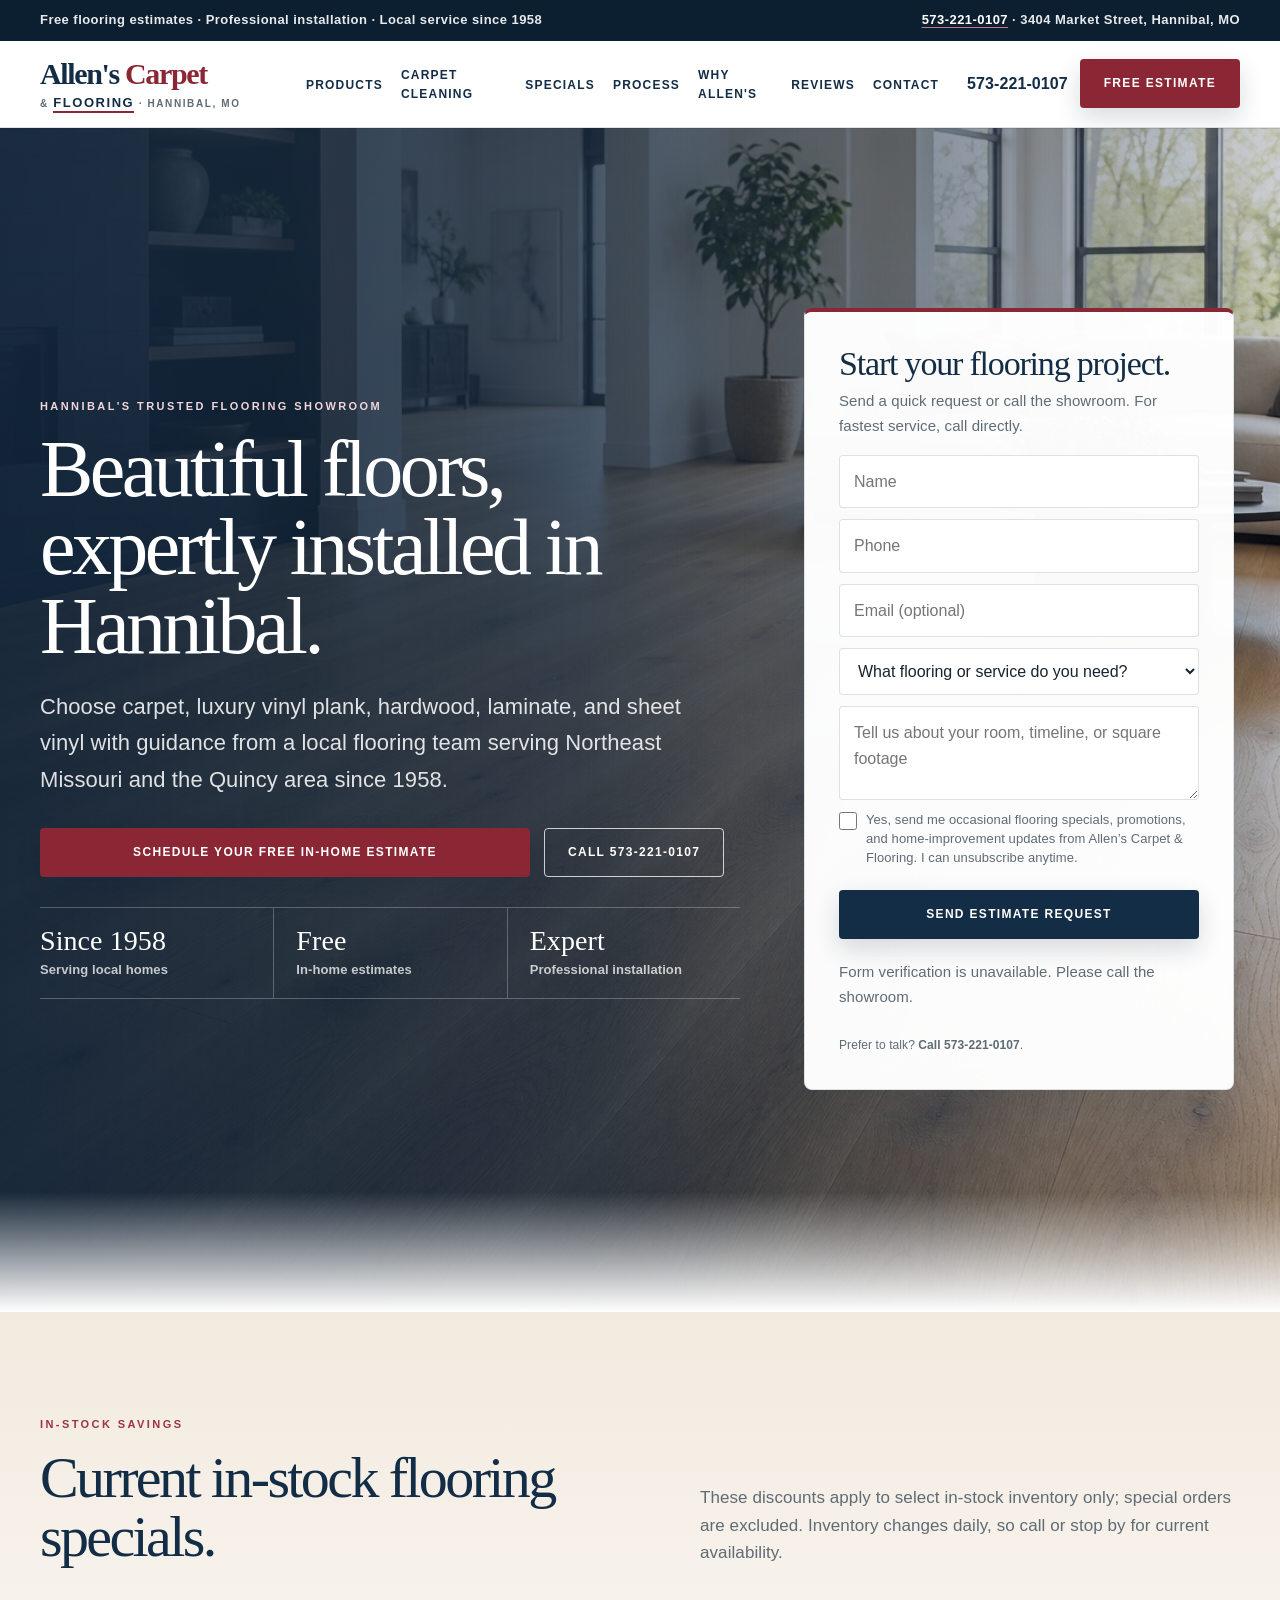
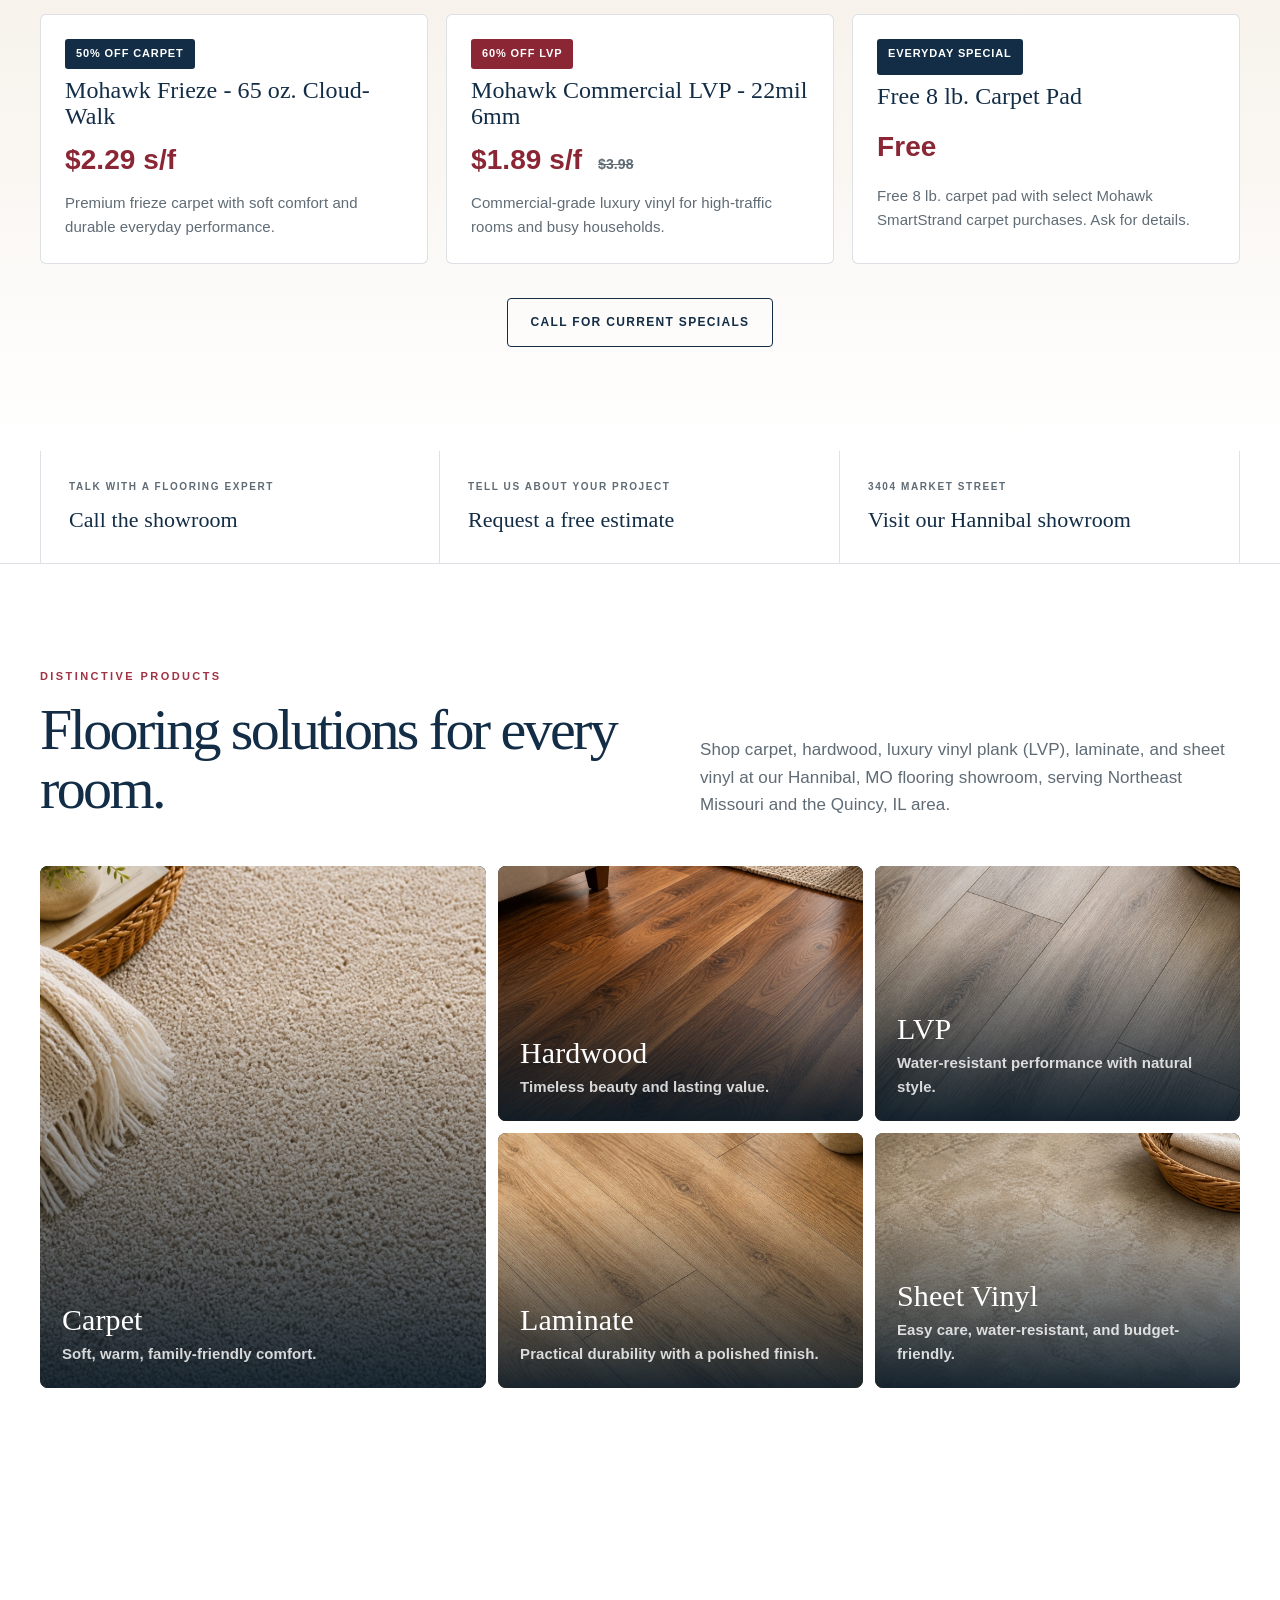
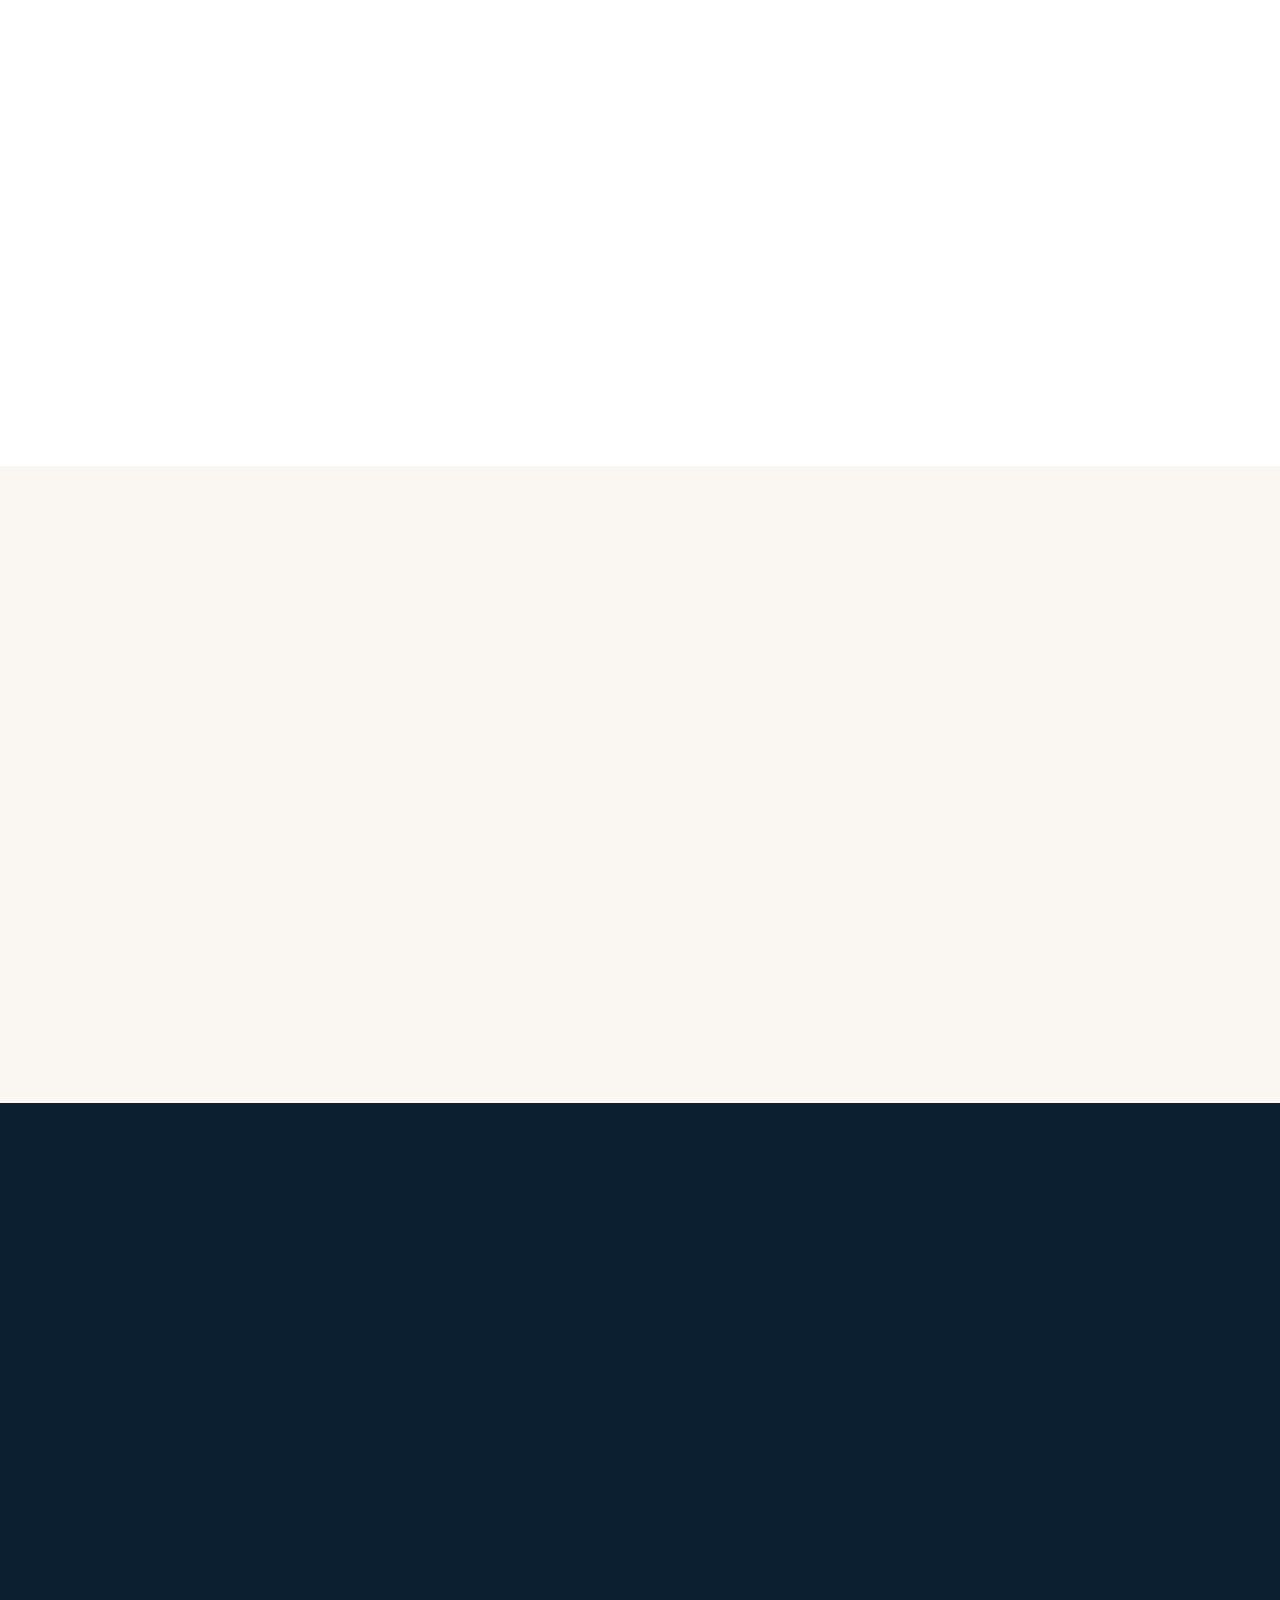
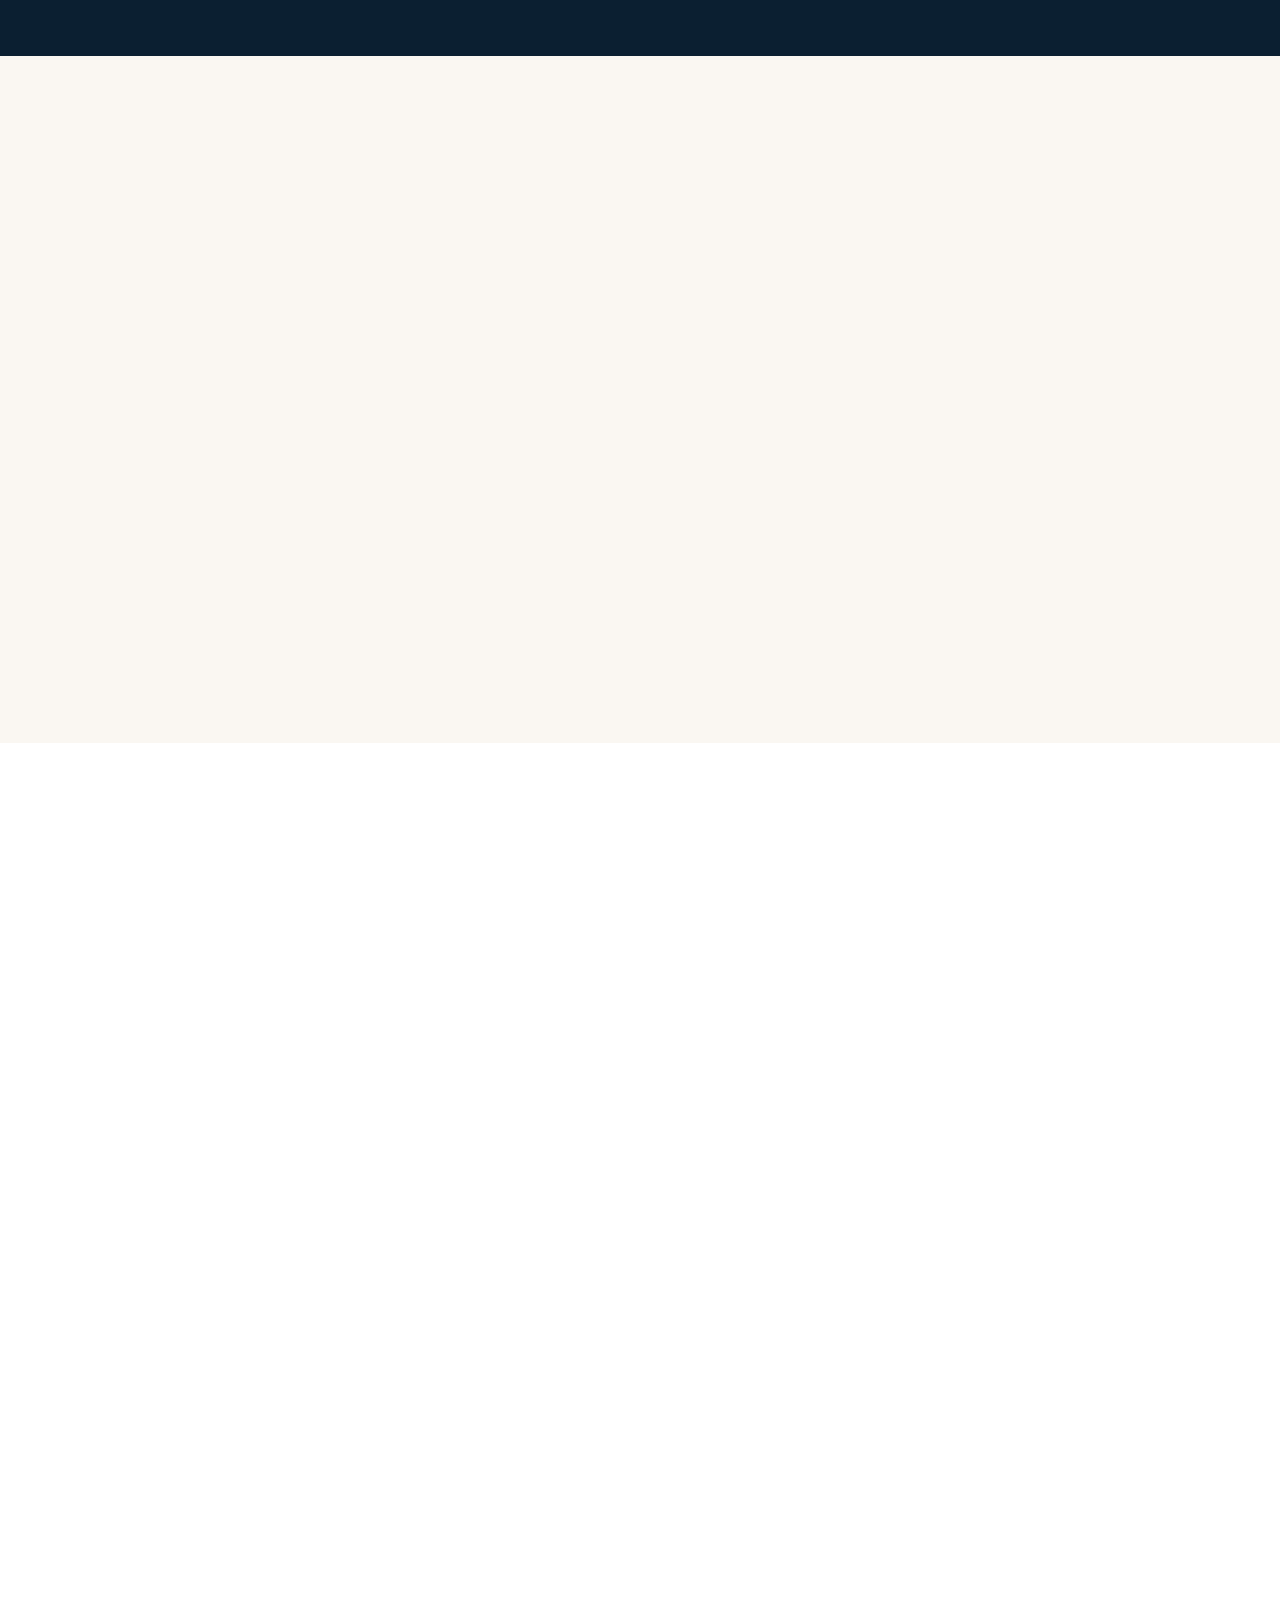
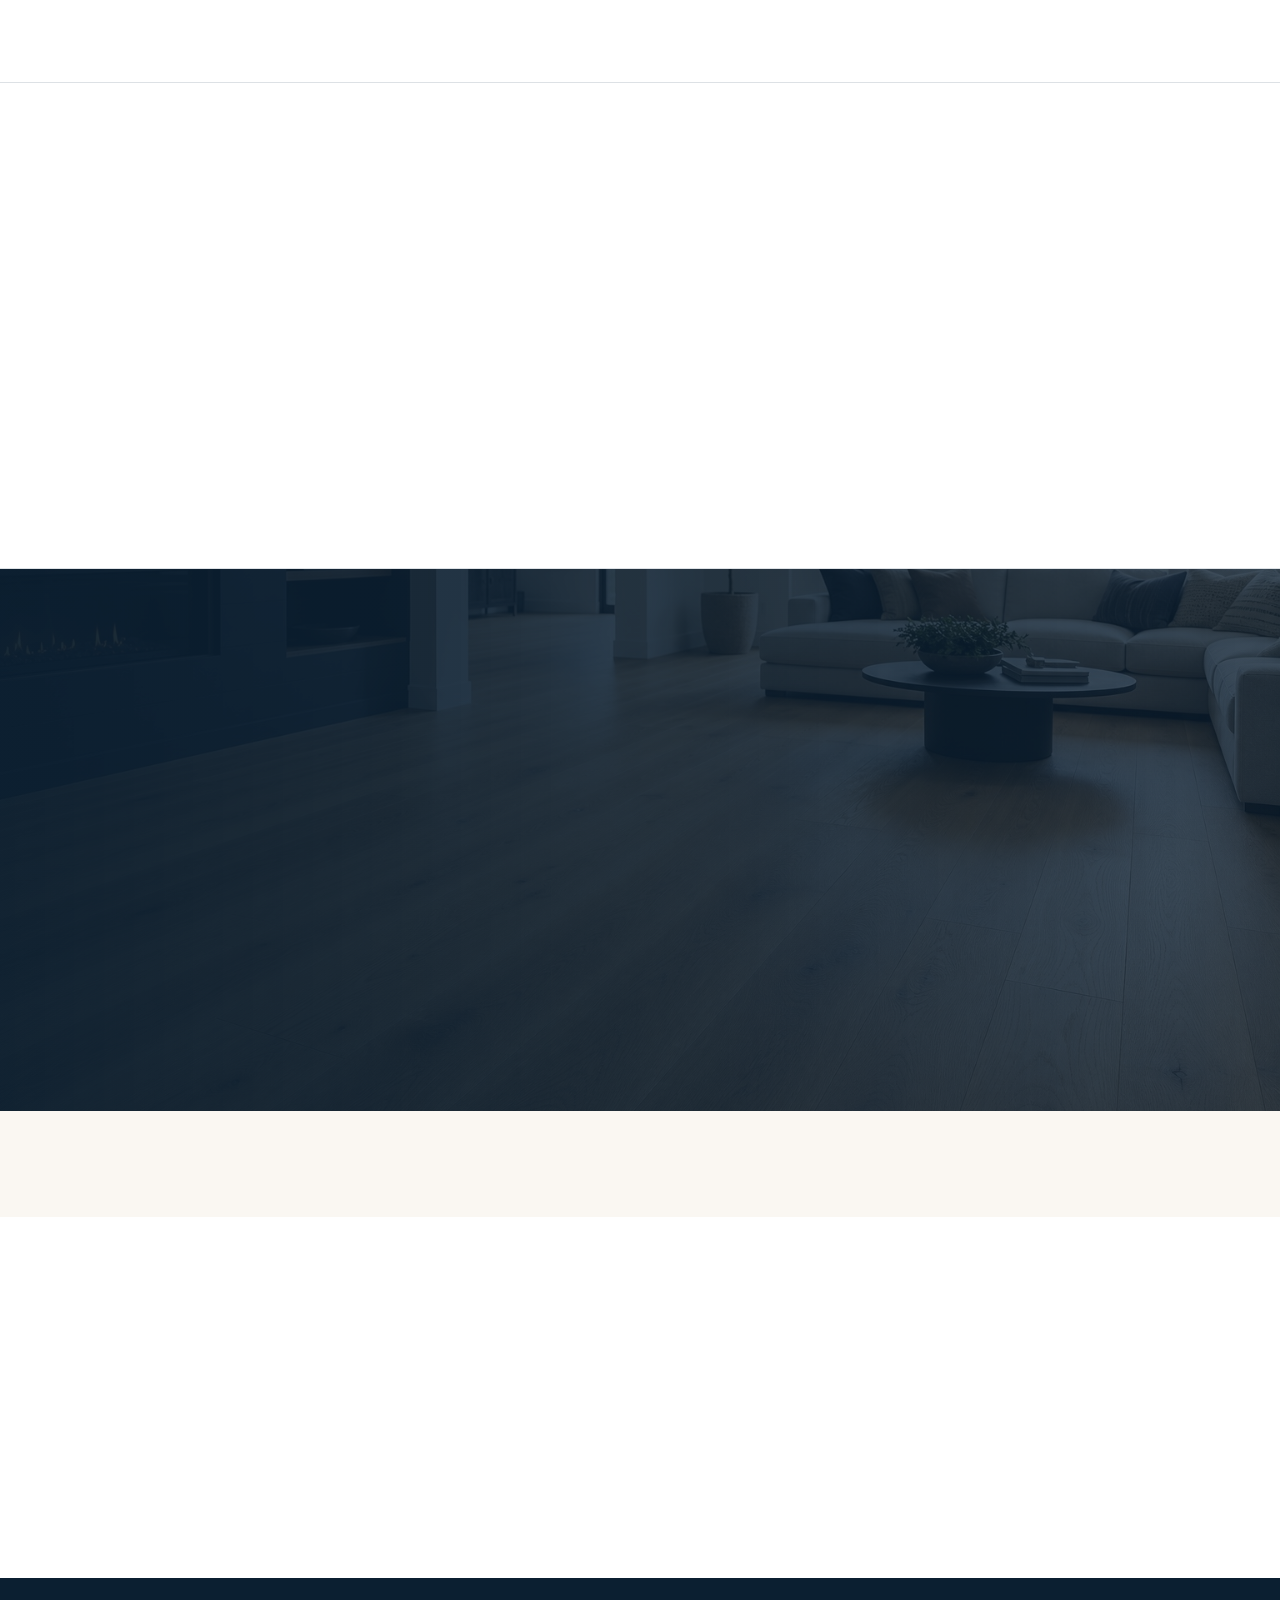
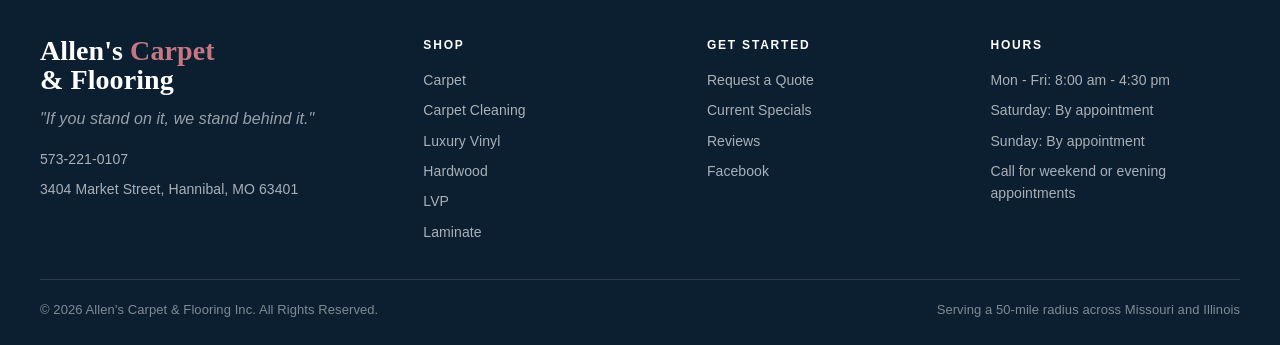
==== commit 0e6c1f10: "Exchange specials and carpet cleaning sections" ====
--- a/index.html
+++ b/index.html
@@ -482,16 +482,41 @@
       </div>
     </section>
 
-    <section class="cleaning-feature" aria-labelledby="cleaning-feature-heading">
-      <div class="container">
-        <div class="cleaning-card">
-          <img src="assets/carpet-cleaning-family-room.jpg" alt="Family-room carpet shown before and after professional cleaning" loading="lazy" decoding="async" width="1774" height="887" />
-          <div class="cleaning-copy">
-            <span class="eyebrow">Now offering carpet cleaning</span>
-            <h2 id="cleaning-feature-heading">Refresh the carpet you already love.</h2>
-            <p>Professional carpet cleaning can lift everyday soil, improve the look of busy pathways, and help rooms feel cared for again. See examples and learn what to expect.</p>
-            <a class="btn btn-primary" href="/carpet-cleaning">Explore Carpet Cleaning</a>
-          </div>
+    <section class="specials" id="specials">
+      <div class="container">
+        <div class="section-head">
+          <div>
+            <span class="eyebrow">In-stock savings</span>
+            <h2>Current in-stock flooring specials.</h2>
+          </div>
+          <p>These discounts apply to select in-stock inventory only; special orders are excluded. Inventory changes daily, so call or stop by for current availability.</p>
+        </div>
+
+        <div class="sale-grid">
+          <article class="sale-card">
+            <span class="sale-badge">50% Off Carpet</span>
+            <h3>Mohawk Frieze - 65 oz. Cloud-Walk</h3>
+            <div class="price">$2.29 s/f</div>
+            <p>Premium frieze carpet with soft comfort and durable everyday performance.</p>
+          </article>
+
+          <article class="sale-card">
+            <span class="sale-badge accent">60% Off LVP</span>
+            <h3>Mohawk Commercial LVP - 22mil 6mm</h3>
+            <div class="price">$1.89 s/f <span class="was">$3.98</span></div>
+            <p>Commercial-grade luxury vinyl for high-traffic rooms and busy households.</p>
+          </article>
+
+          <article class="sale-card">
+            <span class="sale-badge">Everyday Special</span>
+            <h3>Free 8 lb. Carpet Pad</h3>
+            <div class="price">Free</div>
+            <p>Free 8 lb. carpet pad with select Mohawk SmartStrand carpet purchases. Ask for details.</p>
+          </article>
+        </div>
+
+        <div style="text-align:center;margin-top:34px;">
+          <a class="btn btn-outline-dark" href="tel:5732210107">Call for Current Specials</a>
         </div>
       </div>
     </section>
@@ -603,41 +628,16 @@
       </div>
     </section>
 
-    <section class="specials" id="specials">
-      <div class="container">
-        <div class="section-head">
-          <div>
-            <span class="eyebrow">In-stock savings</span>
-            <h2>Current in-stock flooring specials.</h2>
-          </div>
-          <p>These discounts apply to select in-stock inventory only; special orders are excluded. Inventory changes daily, so call or stop by for current availability.</p>
-        </div>
-
-        <div class="sale-grid">
-          <article class="sale-card">
-            <span class="sale-badge">50% Off Carpet</span>
-            <h3>Mohawk Frieze - 65 oz. Cloud-Walk</h3>
-            <div class="price">$2.29 s/f</div>
-            <p>Premium frieze carpet with soft comfort and durable everyday performance.</p>
-          </article>
-
-          <article class="sale-card">
-            <span class="sale-badge accent">60% Off LVP</span>
-            <h3>Mohawk Commercial LVP - 22mil 6mm</h3>
-            <div class="price">$1.89 s/f <span class="was">$3.98</span></div>
-            <p>Commercial-grade luxury vinyl for high-traffic rooms and busy households.</p>
-          </article>
-
-          <article class="sale-card">
-            <span class="sale-badge">Everyday Special</span>
-            <h3>Free 8 lb. Carpet Pad</h3>
-            <div class="price">Free</div>
-            <p>Free 8 lb. carpet pad with select Mohawk SmartStrand carpet purchases. Ask for details.</p>
-          </article>
-        </div>
-
-        <div style="text-align:center;margin-top:34px;">
-          <a class="btn btn-outline-dark" href="tel:5732210107">Call for Current Specials</a>
+    <section class="cleaning-feature" aria-labelledby="cleaning-feature-heading">
+      <div class="container">
+        <div class="cleaning-card">
+          <img src="assets/carpet-cleaning-family-room.jpg" alt="Family-room carpet shown before and after professional cleaning" loading="lazy" decoding="async" width="1774" height="887" />
+          <div class="cleaning-copy">
+            <span class="eyebrow">Now offering carpet cleaning</span>
+            <h2 id="cleaning-feature-heading">Refresh the carpet you already love.</h2>
+            <p>Professional carpet cleaning can lift everyday soil, improve the look of busy pathways, and help rooms feel cared for again. See examples and learn what to expect.</p>
+            <a class="btn btn-primary" href="/carpet-cleaning">Explore Carpet Cleaning</a>
+          </div>
         </div>
       </div>
     </section>
--- a/assets/premium.css
+++ b/assets/premium.css
@@ -420,6 +420,10 @@
   box-shadow: var(--shadow-soft);
 }
 
+.cleaning-feature {
+  padding: 104px 0;
+}
+
 .cleaning-card img {
   min-height: 460px;
 }
@@ -541,6 +545,10 @@
     padding: 72px 0;
   }
 
+  .cleaning-feature {
+    padding: 72px 0;
+  }
+
   .sample-preview-card,
   .product-tile,
   .cleaning-card,
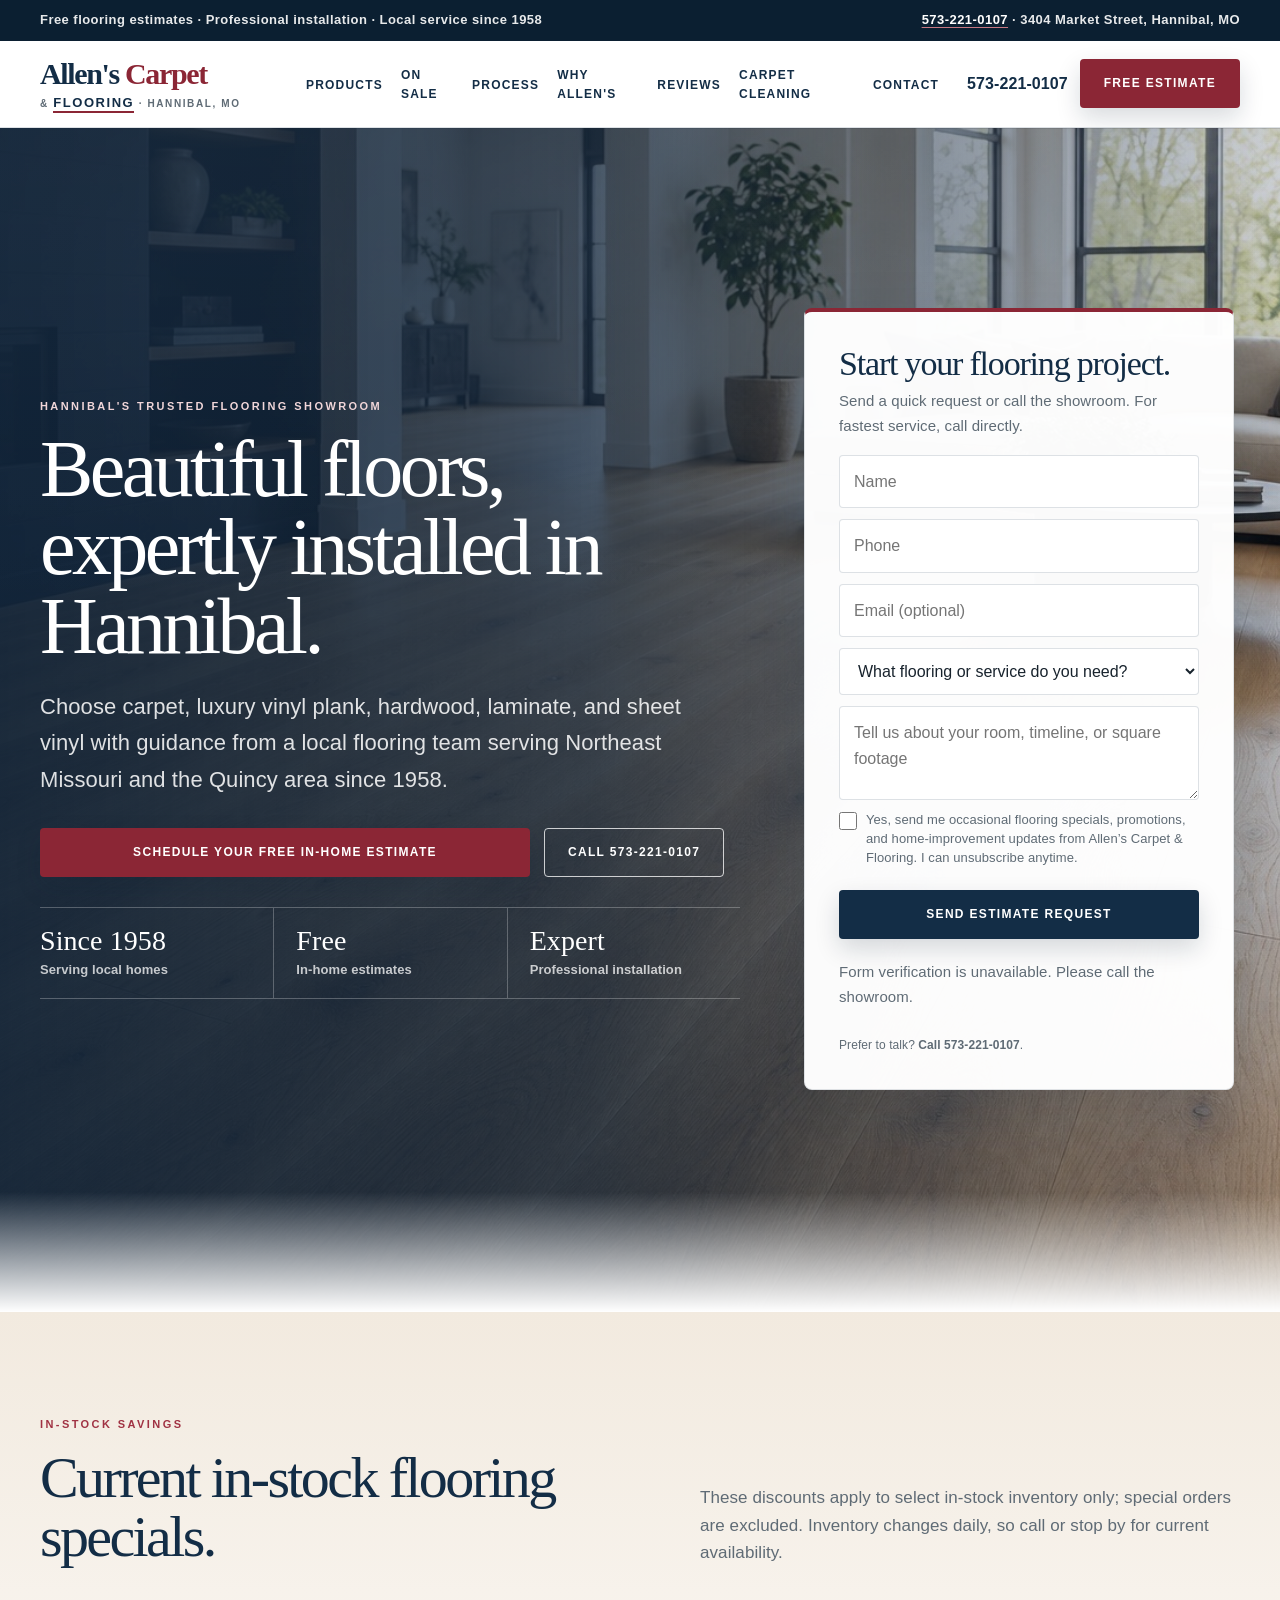
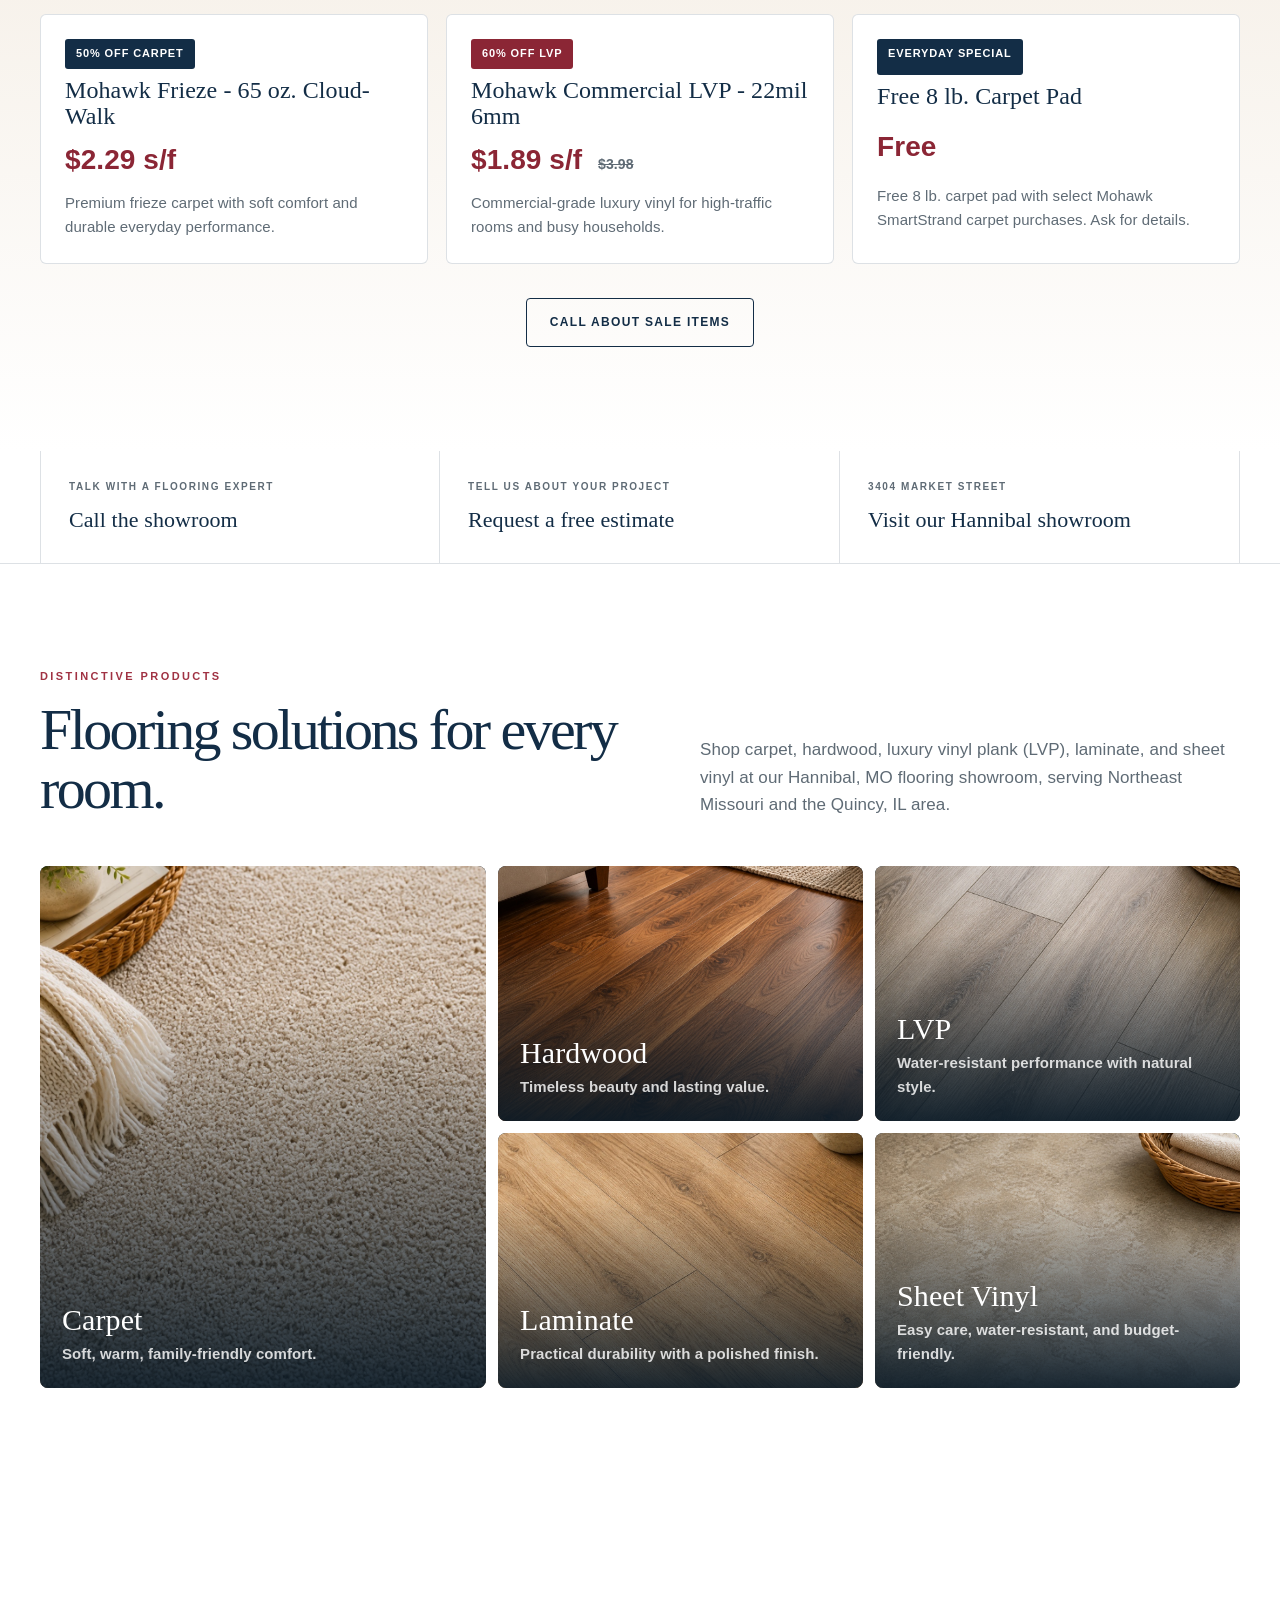
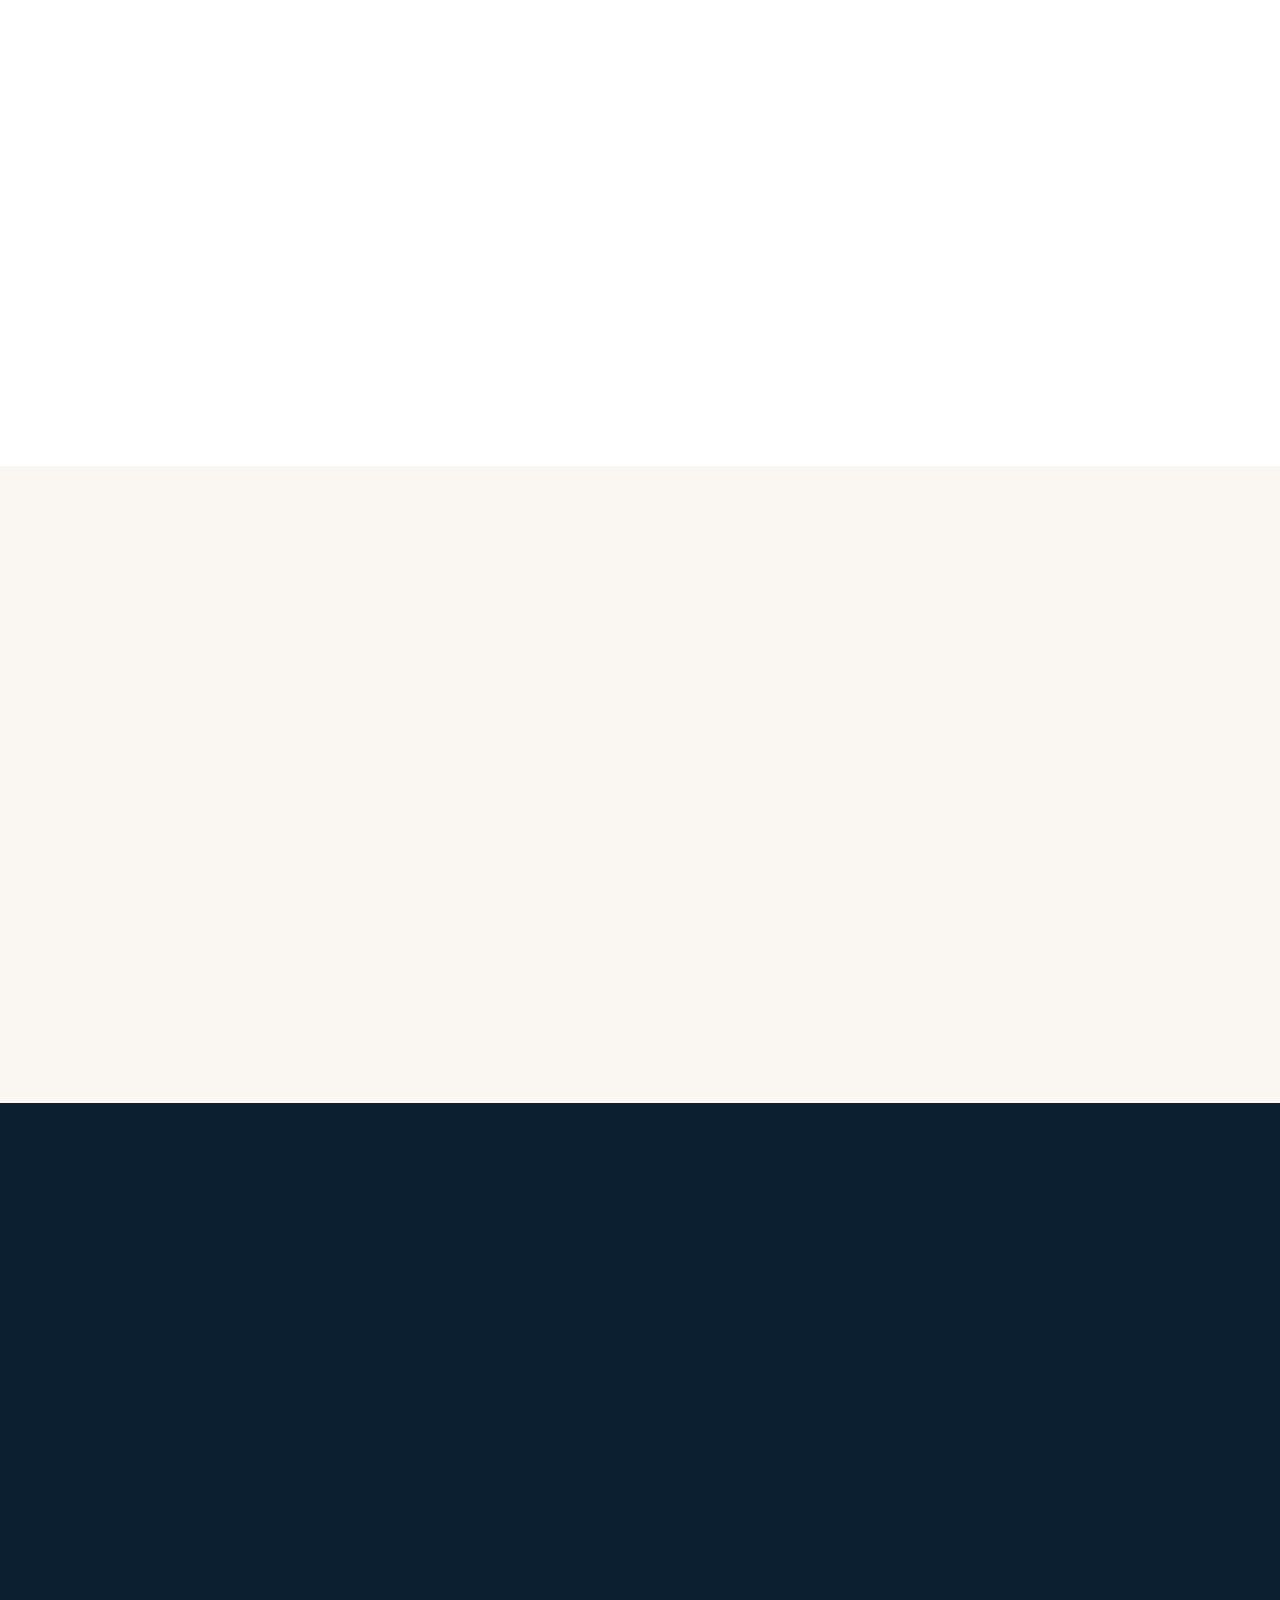
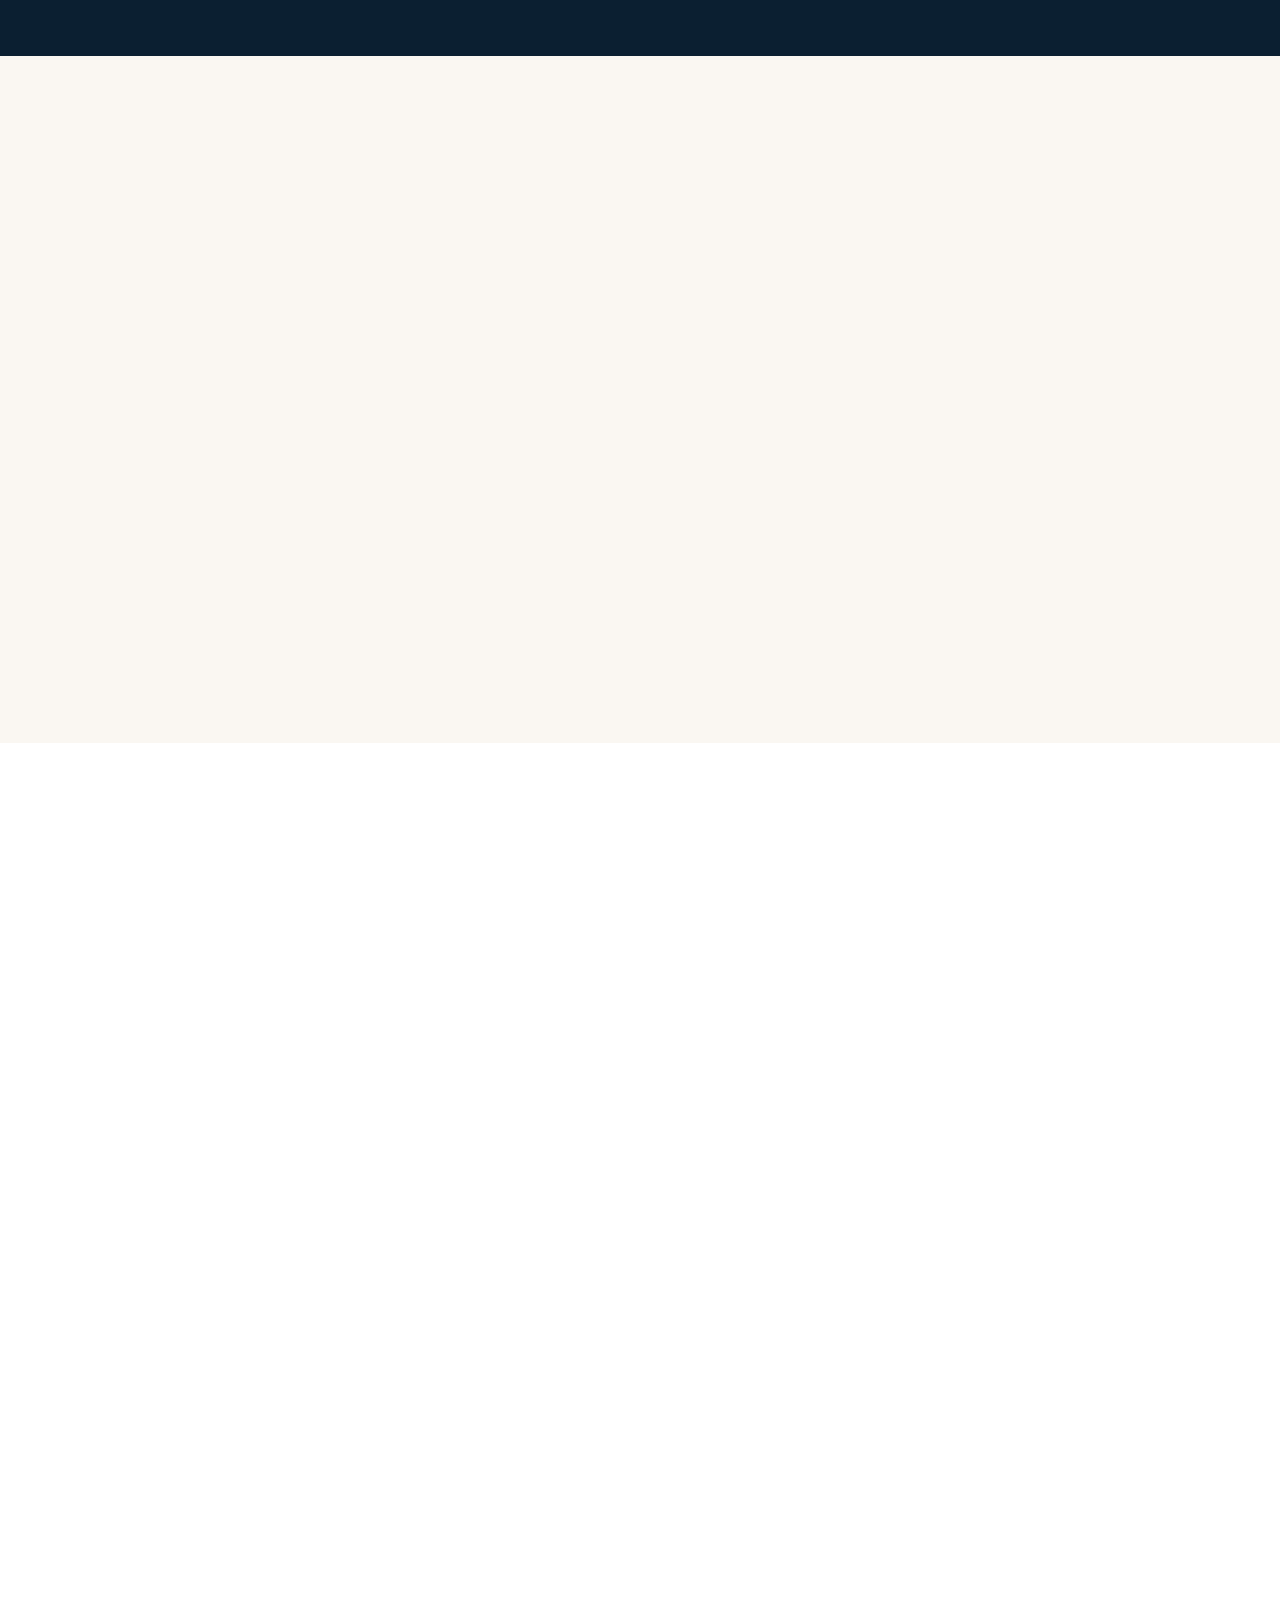
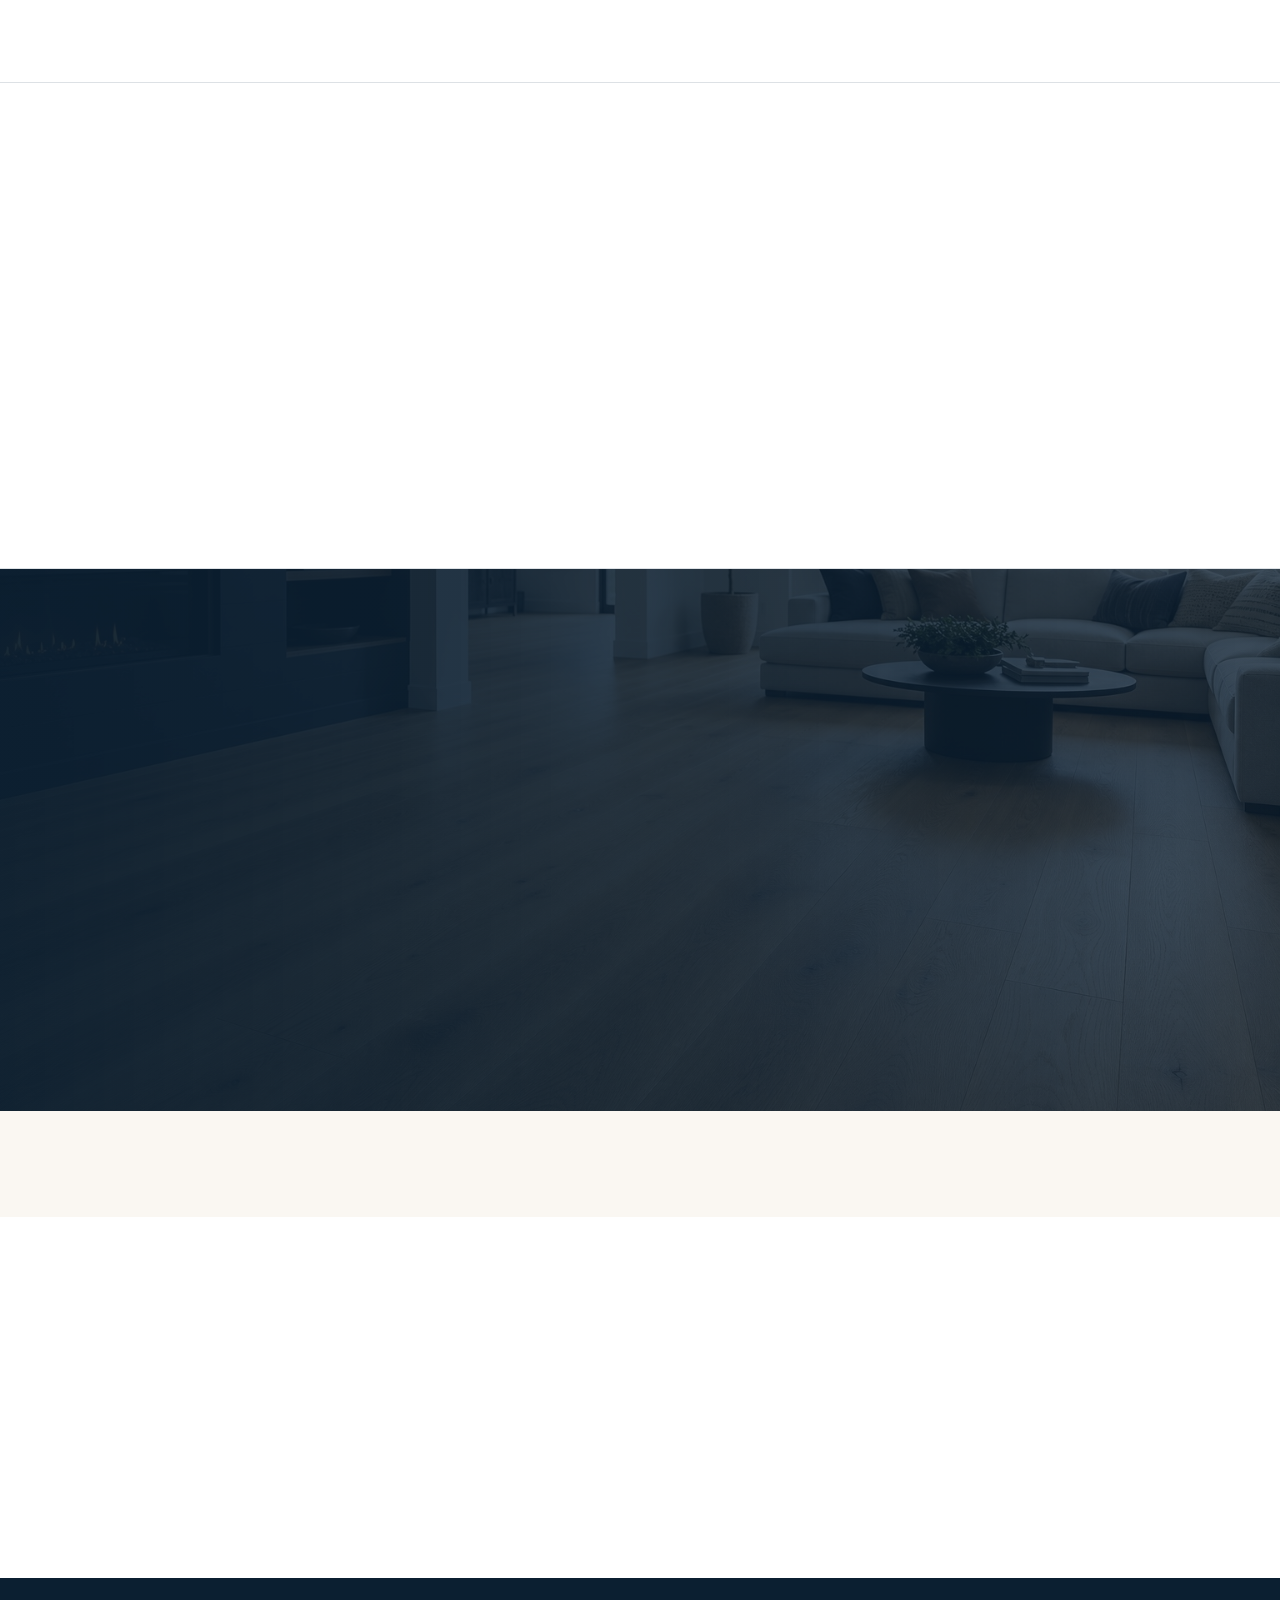
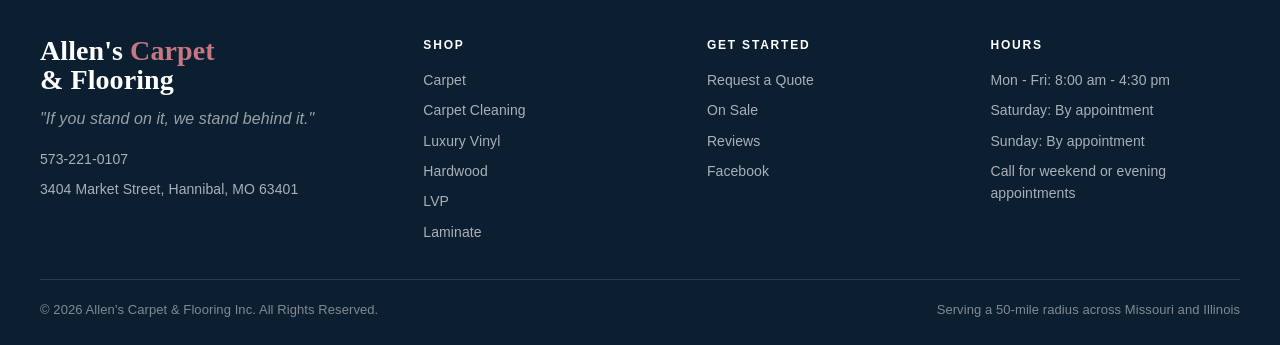
==== commit fb94f97d: "Update sale and carpet cleaning navigation" ====
--- a/index.html
+++ b/index.html
@@ -401,11 +401,11 @@
 
       <ul class="nav-links" aria-label="Primary navigation">
         <li><a href="#products">Products</a></li>
-        <li><a href="/carpet-cleaning">Carpet Cleaning</a></li>
-        <li><a href="#specials">Specials</a></li>
+        <li><a href="#specials">On Sale</a></li>
         <li><a href="#process">Process</a></li>
         <li><a href="#why">Why Allen's</a></li>
         <li><a href="#reviews">Reviews</a></li>
+        <li><a href="/carpet-cleaning">Carpet Cleaning</a></li>
         <li><a href="/contact">Contact</a></li>
       </ul>
 
@@ -418,11 +418,11 @@
 
     <nav class="mobile-menu" id="mobileMenu" aria-label="Mobile navigation">
       <a href="#products">Products</a>
-      <a href="/carpet-cleaning">Carpet Cleaning</a>
-      <a href="#specials">Specials</a>
+      <a href="#specials">On Sale</a>
       <a href="#process">Process</a>
       <a href="#why">Why Allen's</a>
       <a href="#reviews">Reviews</a>
+      <a href="/carpet-cleaning">Carpet Cleaning</a>
       <a href="/contact">Contact</a>
       <a href="/contact#schedule">Schedule a Free Estimate</a>
       <a href="tel:5732210107">Call 573-221-0107</a>
@@ -516,7 +516,7 @@
         </div>
 
         <div style="text-align:center;margin-top:34px;">
-          <a class="btn btn-outline-dark" href="tel:5732210107">Call for Current Specials</a>
+          <a class="btn btn-outline-dark" href="tel:5732210107">Call About Sale Items</a>
         </div>
       </div>
     </section>
@@ -782,7 +782,7 @@
           <div class="footer-heading">Get Started</div>
           <div class="footer-links">
             <a href="#quoteForm">Request a Quote</a>
-            <a href="#specials">Current Specials</a>
+            <a href="#specials">On Sale</a>
             <a href="#reviews">Reviews</a>
             <a href="https://www.facebook.com/allenscarpet" target="_blank" rel="noopener">Facebook</a>
           </div>
